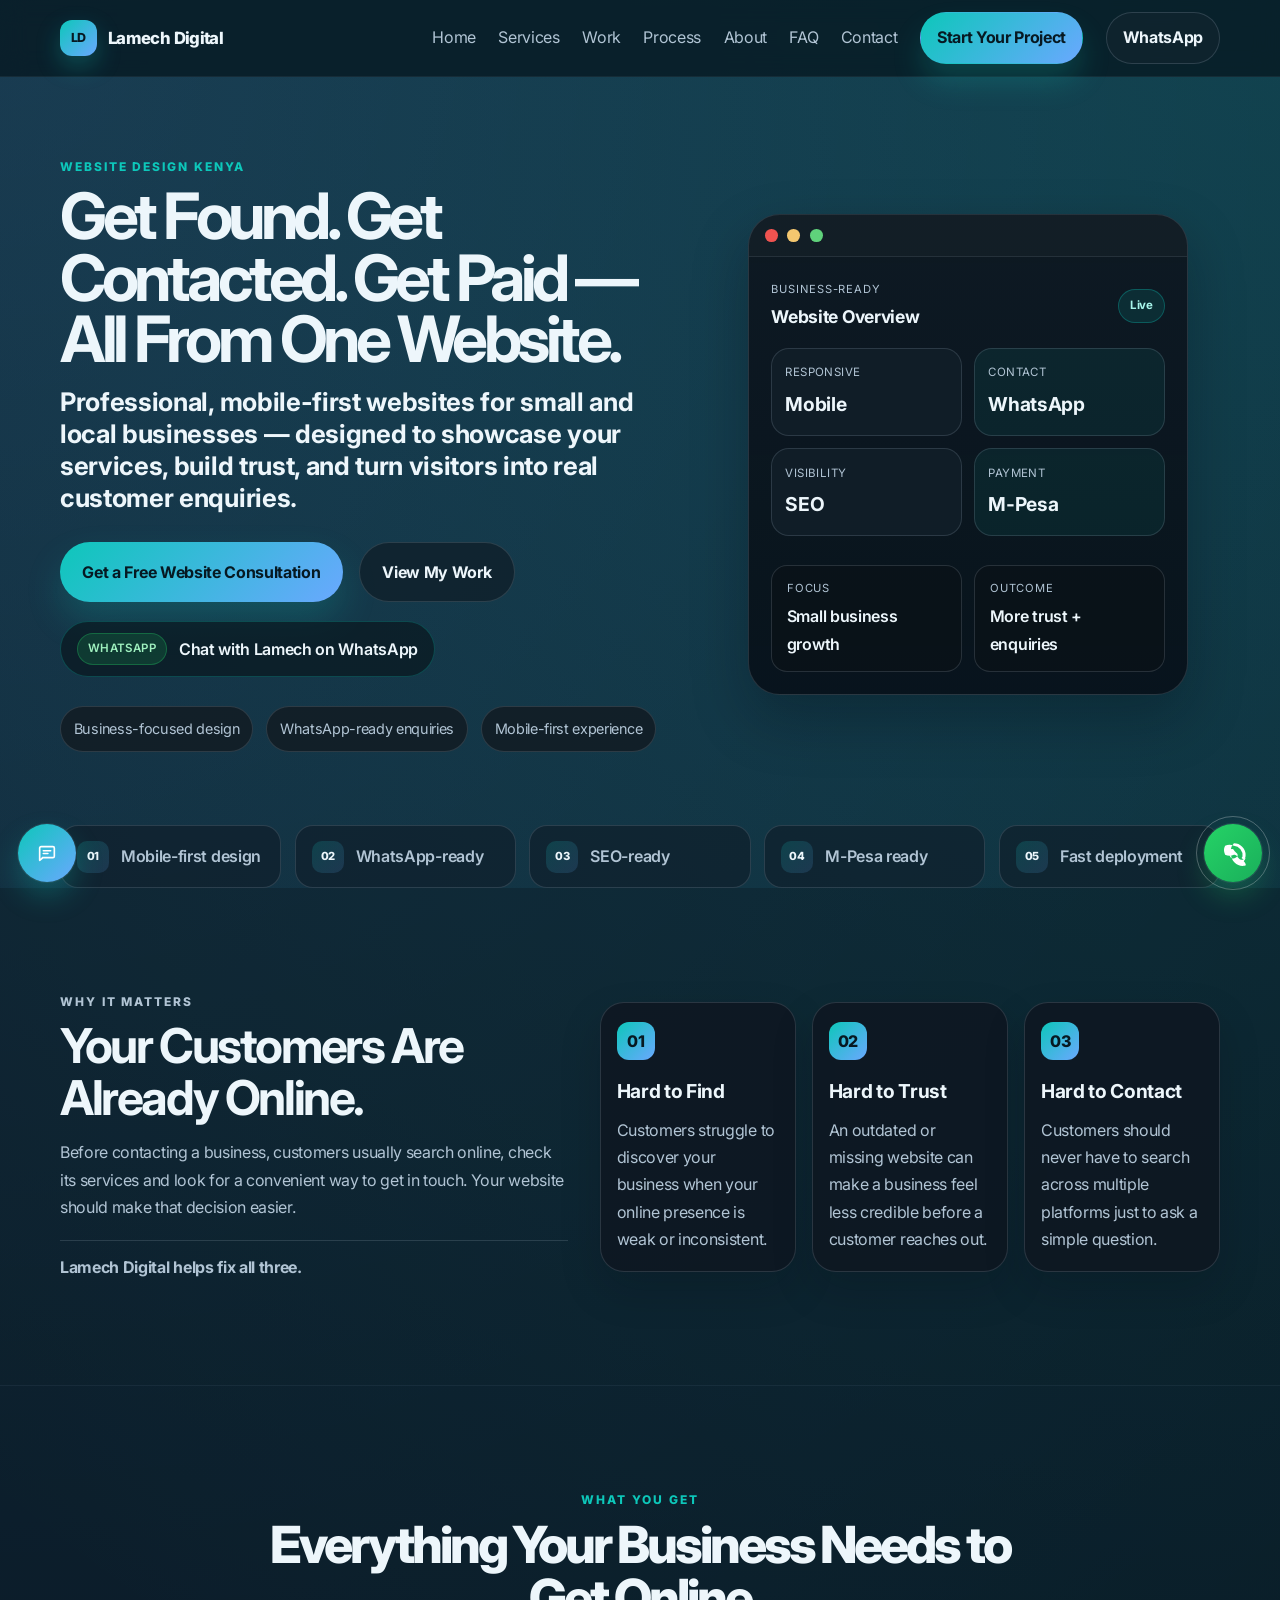
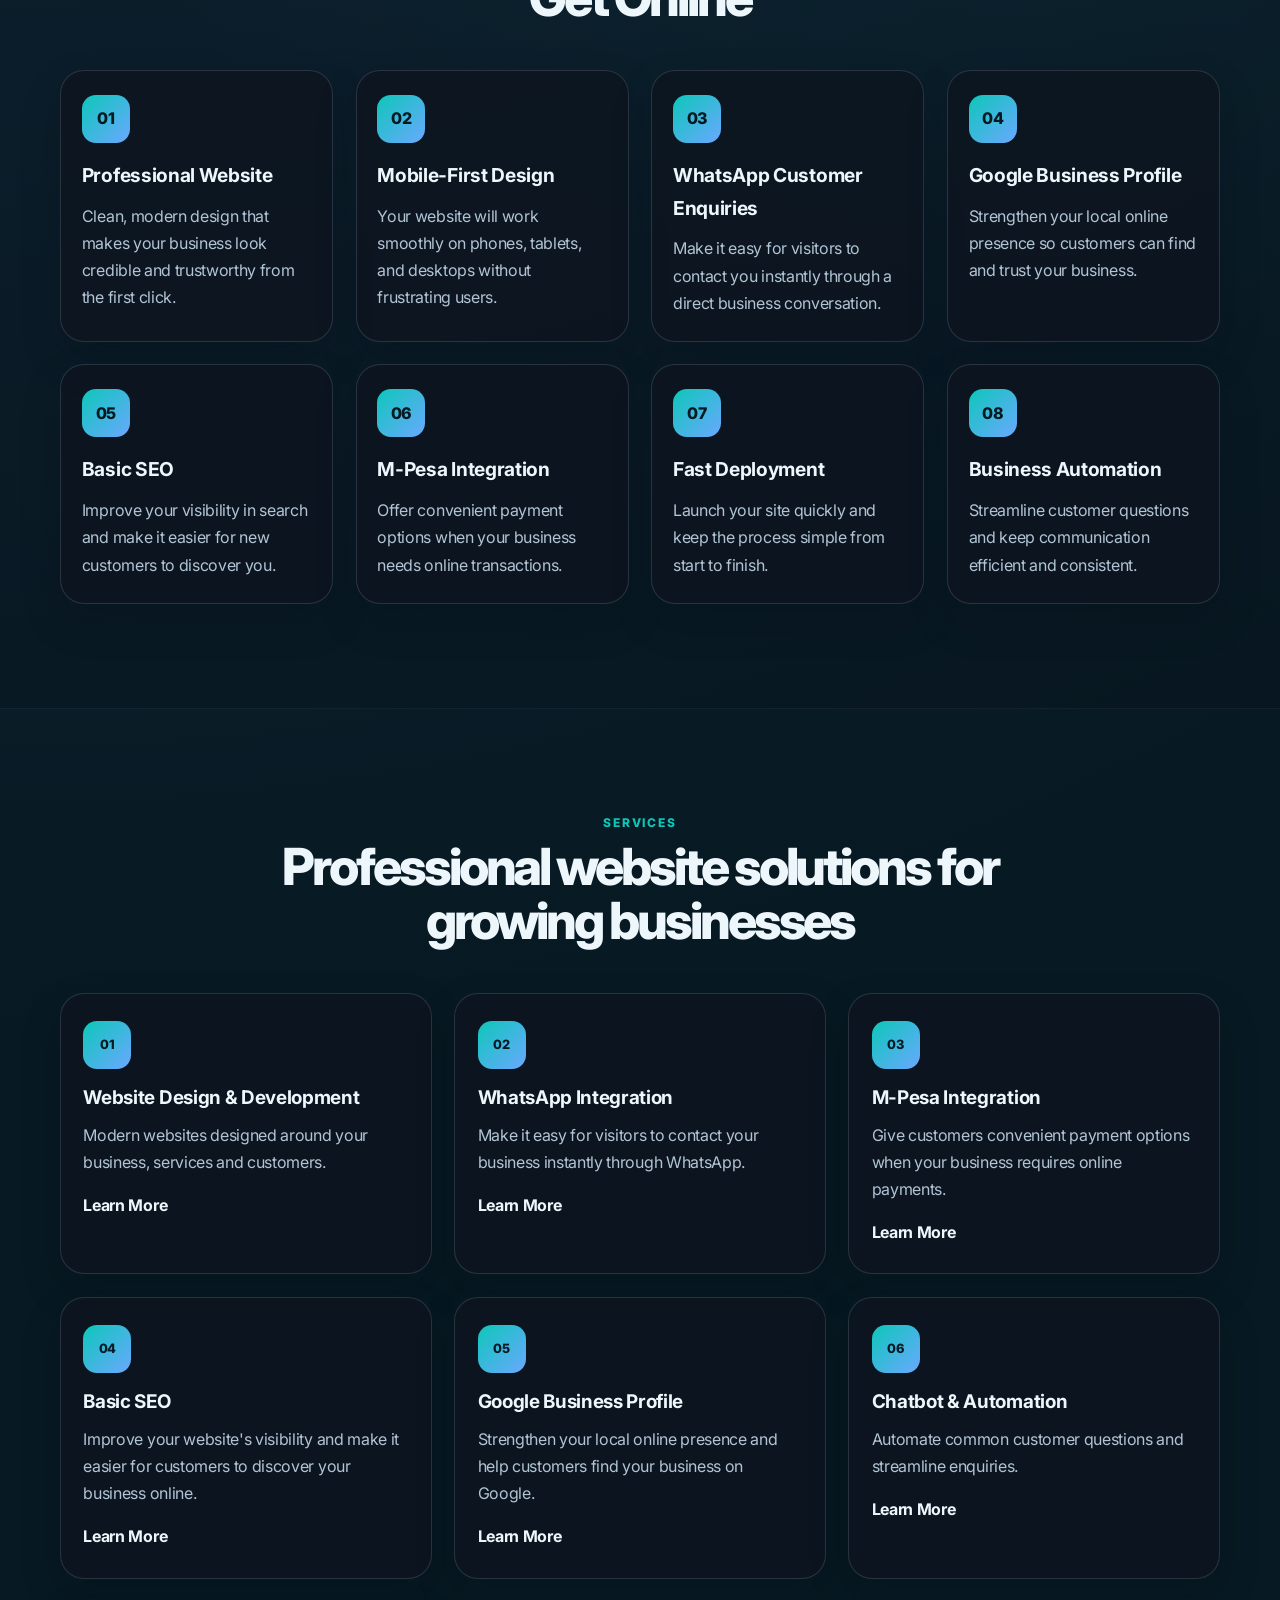
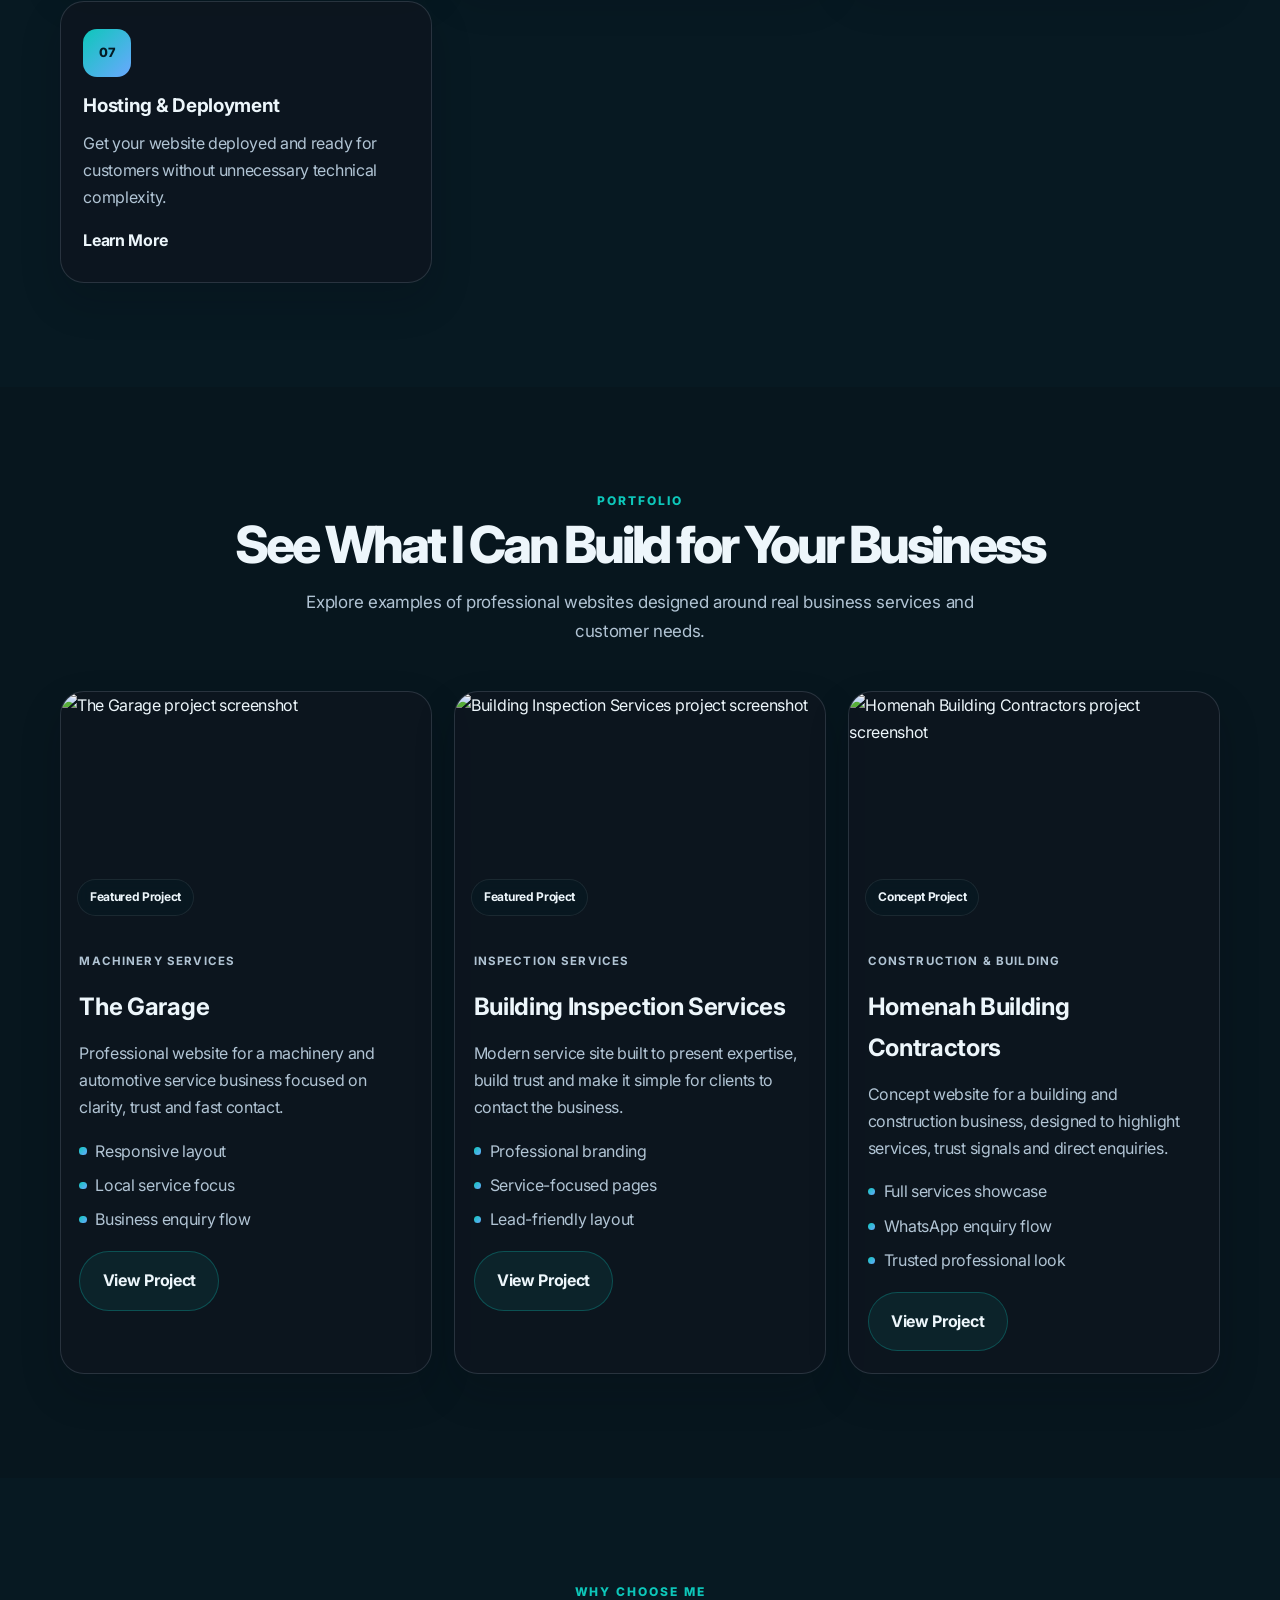
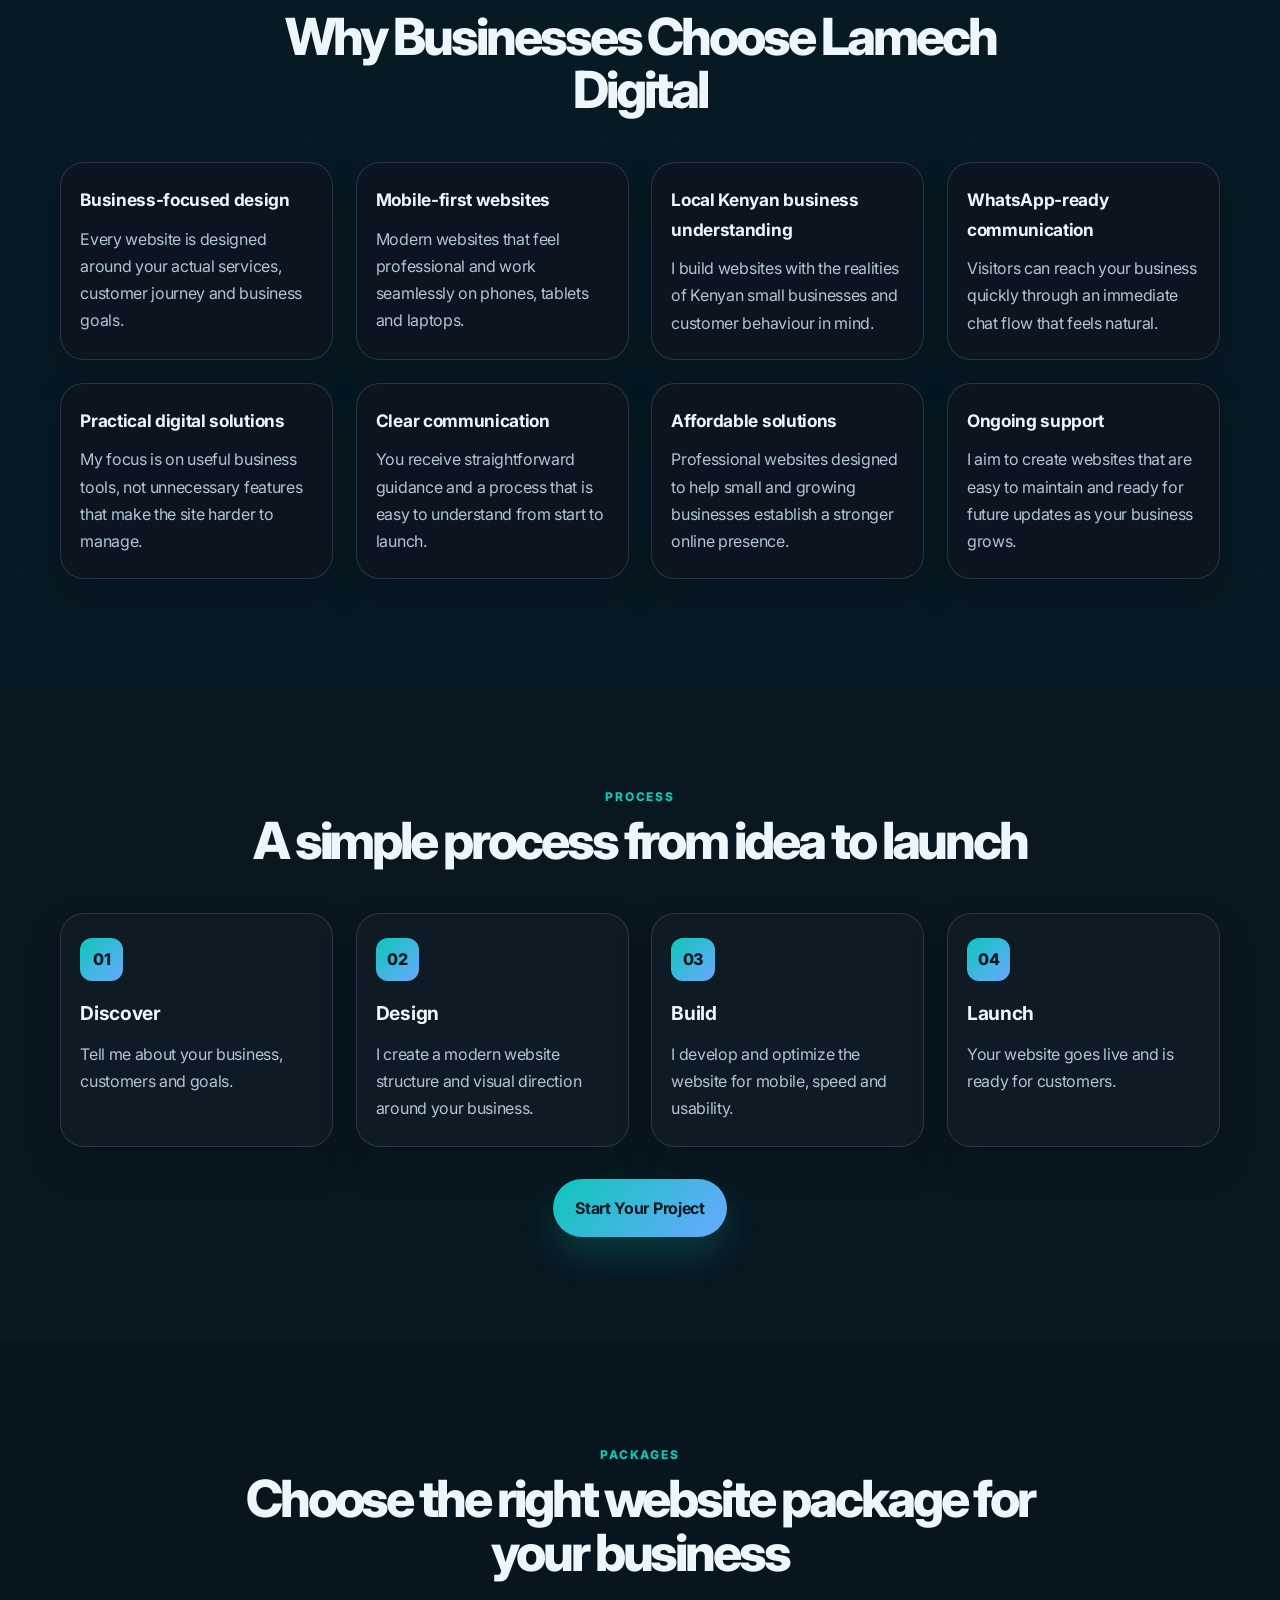
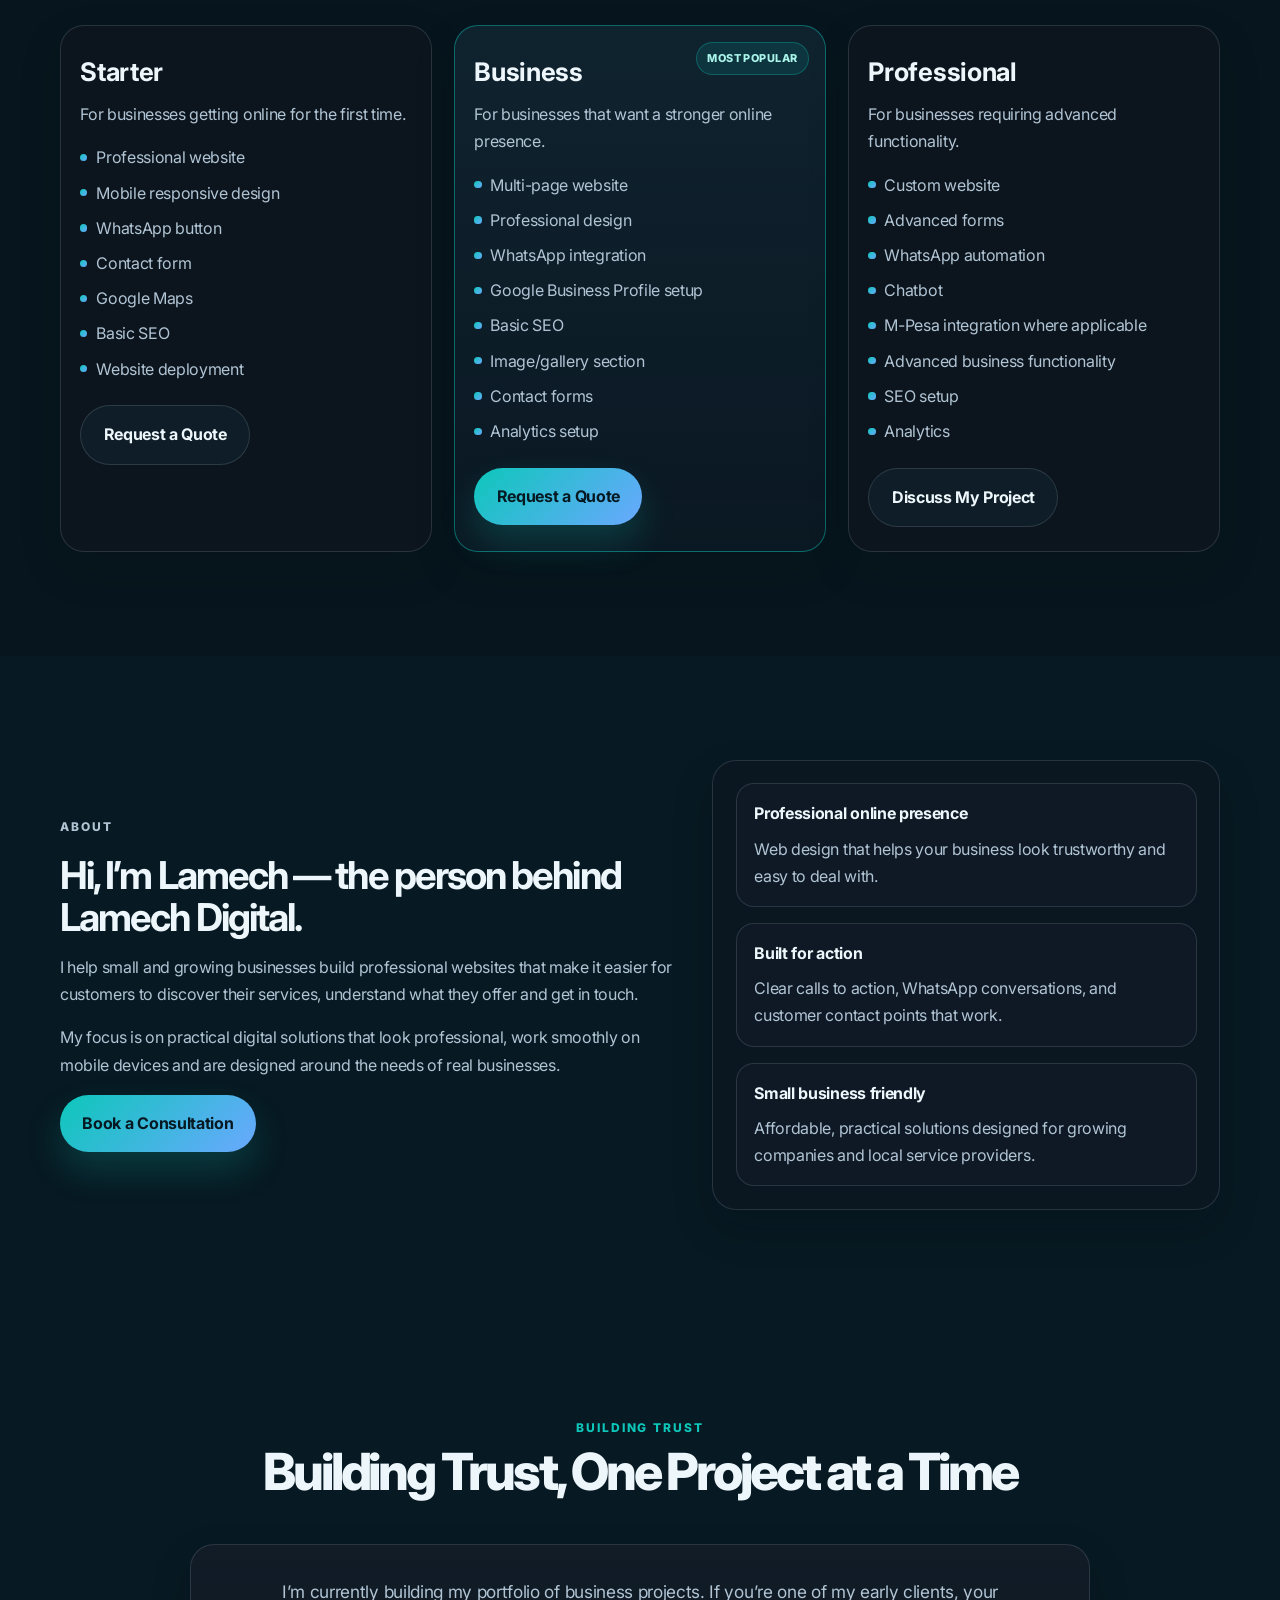
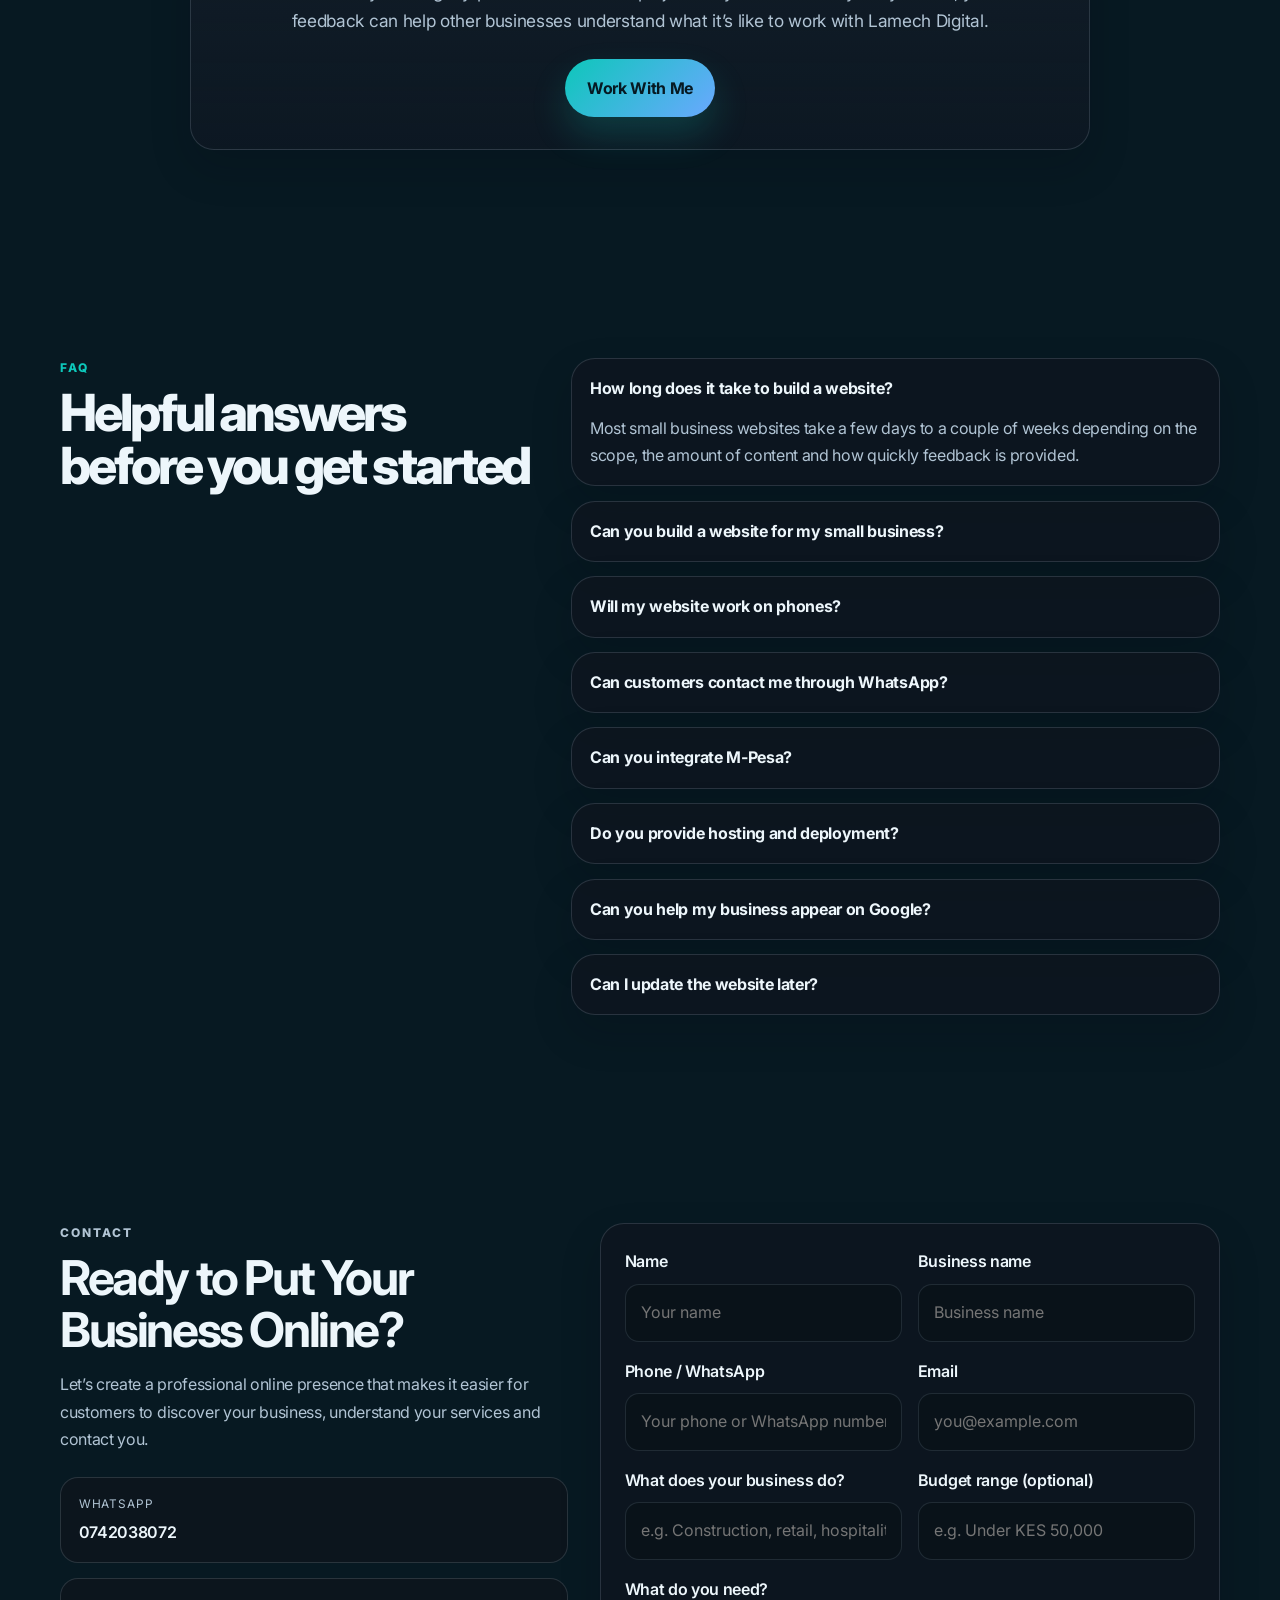
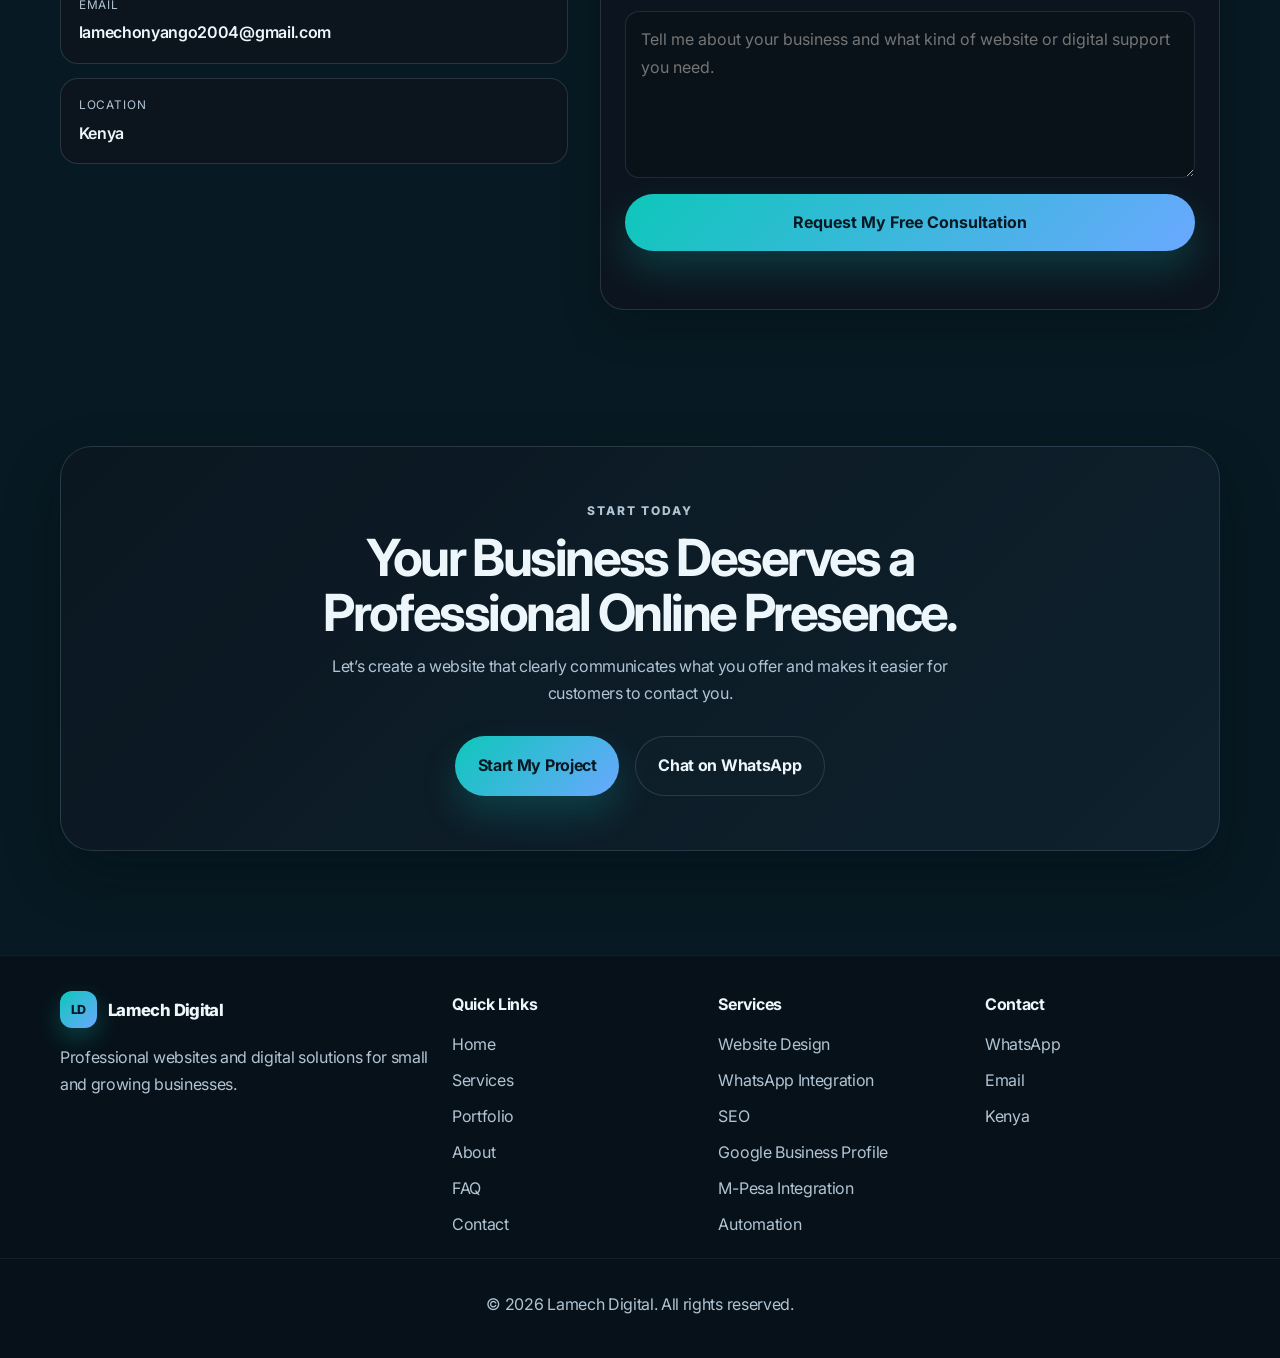
==== index.html @ 2f108eef "Add files via upload Initial upload of Homenah site" ====
<!DOCTYPE html>
<html lang="en">
  <head>
    <meta charset="UTF-8" />
    <meta name="viewport" content="width=device-width, initial-scale=1.0" />
    <meta
      name="description"
      content="Lamech Digital creates professional website design and digital solutions for small businesses in Kenya. Build a stronger online presence with a mobile-first website, WhatsApp integration, SEO and business growth support."
    />
    <meta name="title" content="Lamech Digital | Website Design for Small Businesses in Kenya" />
    <meta name="theme-color" content="#081923" />
    <meta property="og:title" content="Lamech Digital | Professional Website Design for Kenyan Businesses" />
    <meta
      property="og:description"
      content="Professional, mobile-first websites that help small businesses get found, build trust and convert enquiries into real customer conversations."
    />
    <meta property="og:type" content="website" />
    <title>Lamech Digital | Website Design for Small Businesses in Kenya</title>
    <link rel="icon" type="image/svg+xml" href="favicon.svg" />
    <link rel="preconnect" href="https://fonts.googleapis.com" />
    <link rel="preconnect" href="https://fonts.gstatic.com" crossorigin />
    <link
      href="https://fonts.googleapis.com/css2?family=Inter:wght@400;500;600;700;800;900&display=swap"
      rel="stylesheet"
    />
    <link rel="stylesheet" href="style.css" />
  </head>
  <body>
    <header class="site-header">
      <nav class="navbar container" aria-label="Main navigation">
        <a class="brand" href="#home" aria-label="Lamech Digital home">
          <span class="brand-mark">LD</span>
          <span class="brand-text">Lamech Digital</span>
        </a>

        <button class="nav-toggle" aria-label="Open menu" aria-expanded="false">
          <span></span>
          <span></span>
          <span></span>
        </button>

        <div class="nav-links" aria-label="Main nav links">
          <a href="#home">Home</a>
          <a href="#services">Services</a>
          <a href="#portfolio">Work</a>
          <a href="#process">Process</a>
          <a href="#about">About</a>
          <a href="#faq">FAQ</a>
          <a href="#contact">Contact</a>
          <a class="nav-cta" href="#contact">Start Your Project</a>
          <a class="mobile-whatsapp" href="https://wa.me/254742038072?text=Hello%20Lamech%20Digital%2C%20I%20would%20like%20to%20discuss%20a%20website%20for%20my%20business." target="_blank" rel="noreferrer">WhatsApp</a>
        </div>
      </nav>
    </header>

    <main>
      <section id="home" class="hero section reveal">
        <div class="container hero-layout">
          <div class="hero-copy">
            <p class="eyebrow">Website Design Kenya</p>
            <h1>Get Found. Get Contacted. Get Paid — All From One Website.</h1>
            <p class="tagline">
              Professional, mobile-first websites for small and local businesses — designed to showcase your services, build trust, and turn visitors into real customer enquiries.
            </p>

            <div class="cta-row">
              <a class="button primary" href="#contact">Get a Free Website Consultation</a>
              <a class="button secondary" href="#portfolio">View My Work</a>
            </div>

            <a
              class="whatsapp-cta"
              href="https://wa.me/254742038072?text=Hello%20Lamech%20Digital%2C%20I%20would%20like%20to%20discuss%20a%20website%20for%20my%20business."
              target="_blank"
              rel="noreferrer"
              aria-label="Chat on WhatsApp"
            >
              <span class="whatsapp-badge">WhatsApp</span>
              Chat with Lamech on WhatsApp
            </a>

            <ul class="hero-points" aria-label="Business value points">
              <li>Business-focused design</li>
              <li>WhatsApp-ready enquiries</li>
              <li>Mobile-first experience</li>
            </ul>
          </div>

          <div class="hero-visual" aria-label="Website preview panel">
            <div class="window-card" role="img" aria-label="Modern website preview for a local business">
              <div class="window-header">
                <span></span>
                <span></span>
                <span></span>
              </div>
              <div class="window-body">
                <div class="panel-topline">
                  <div>
                    <small>Business-ready</small>
                    <strong>Website Overview</strong>
                  </div>
                  <span class="status-pill">Live</span>
                </div>

                <div class="business-grid">
                  <div class="metric-card">
                    <span>Responsive</span>
                    <strong>Mobile</strong>
                  </div>
                  <div class="metric-card accent">
                    <span>Contact</span>
                    <strong>WhatsApp</strong>
                  </div>
                  <div class="metric-card">
                    <span>Visibility</span>
                    <strong>SEO</strong>
                  </div>
                  <div class="metric-card accent">
                    <span>Payment</span>
                    <strong>M-Pesa</strong>
                  </div>
                </div>

                <div class="business-summary">
                  <div>
                    <label>Focus</label>
                    <p>Small business growth</p>
                  </div>
                  <div>
                    <label>Outcome</label>
                    <p>More trust + enquiries</p>
                  </div>
                </div>
              </div>
            </div>
          </div>
        </div>
      </section>

      <section class="trust-strip" aria-label="Business value highlights">
        <div class="container trust-strip-inner">
          <div class="trust-item">
            <span class="trust-icon">01</span>
            <span>Mobile-first design</span>
          </div>
          <div class="trust-item">
            <span class="trust-icon">02</span>
            <span>WhatsApp-ready</span>
          </div>
          <div class="trust-item">
            <span class="trust-icon">03</span>
            <span>SEO-ready</span>
          </div>
          <div class="trust-item">
            <span class="trust-icon">04</span>
            <span>M-Pesa ready</span>
          </div>
          <div class="trust-item">
            <span class="trust-icon">05</span>
            <span>Fast deployment</span>
          </div>
        </div>
      </section>

      <section class="section problem-solution reveal" aria-labelledby="problem-heading">
        <div class="container problem-layout">
          <div class="problem-copy">
            <p class="eyebrow">Why It Matters</p>
            <h2 id="problem-heading">Your Customers Are Already Online.</h2>
            <p>
              Before contacting a business, customers usually search online, check its services and look for a convenient way to get in touch. Your website should make that decision easier.
            </p>
            <div class="problem-messaging">
              <p><strong>Lamech Digital helps fix all three.</strong></p>
            </div>
          </div>

          <div class="problem-grid">
            <article class="problem-card">
              <span class="problem-number">01</span>
              <h3>Hard to Find</h3>
              <p>Customers struggle to discover your business when your online presence is weak or inconsistent.</p>
            </article>
            <article class="problem-card">
              <span class="problem-number">02</span>
              <h3>Hard to Trust</h3>
              <p>An outdated or missing website can make a business feel less credible before a customer reaches out.</p>
            </article>
            <article class="problem-card">
              <span class="problem-number">03</span>
              <h3>Hard to Contact</h3>
              <p>Customers should never have to search across multiple platforms just to ask a simple question.</p>
            </article>
          </div>
        </div>
      </section>

      <section class="value section reveal" aria-labelledby="value-heading">
        <div class="container">
          <div class="section-heading centered narrow-heading">
            <p class="eyebrow">What You Get</p>
            <h2 id="value-heading">Everything Your Business Needs to Get Online</h2>
          </div>

          <div class="value-grid">
            <article class="info-card">
              <div class="icon-wrap">01</div>
              <h3>Professional Website</h3>
              <p>Clean, modern design that makes your business look credible and trustworthy from the first click.</p>
            </article>
            <article class="info-card">
              <div class="icon-wrap">02</div>
              <h3>Mobile-First Design</h3>
              <p>Your website will work smoothly on phones, tablets, and desktops without frustrating users.</p>
            </article>
            <article class="info-card">
              <div class="icon-wrap">03</div>
              <h3>WhatsApp Customer Enquiries</h3>
              <p>Make it easy for visitors to contact you instantly through a direct business conversation.</p>
            </article>
            <article class="info-card">
              <div class="icon-wrap">04</div>
              <h3>Google Business Profile</h3>
              <p>Strengthen your local online presence so customers can find and trust your business.</p>
            </article>
            <article class="info-card">
              <div class="icon-wrap">05</div>
              <h3>Basic SEO</h3>
              <p>Improve your visibility in search and make it easier for new customers to discover you.</p>
            </article>
            <article class="info-card">
              <div class="icon-wrap">06</div>
              <h3>M-Pesa Integration</h3>
              <p>Offer convenient payment options when your business needs online transactions.</p>
            </article>
            <article class="info-card">
              <div class="icon-wrap">07</div>
              <h3>Fast Deployment</h3>
              <p>Launch your site quickly and keep the process simple from start to finish.</p>
            </article>
            <article class="info-card">
              <div class="icon-wrap">08</div>
              <h3>Business Automation</h3>
              <p>Streamline customer questions and keep communication efficient and consistent.</p>
            </article>
          </div>
        </div>
      </section>

      <section id="services" class="section services reveal">
        <div class="container">
          <div class="section-heading centered narrow-heading">
            <p class="eyebrow">Services</p>
            <h2>Professional website solutions for growing businesses</h2>
          </div>

          <div class="services-grid">
            <article class="service-card reveal">
              <div class="service-icon">01</div>
              <h3>Website Design &amp; Development</h3>
              <p>Modern websites designed around your business, services and customers.</p>
              <a href="#contact">Learn More</a>
            </article>
            <article class="service-card reveal">
              <div class="service-icon">02</div>
              <h3>WhatsApp Integration</h3>
              <p>Make it easy for visitors to contact your business instantly through WhatsApp.</p>
              <a href="#contact">Learn More</a>
            </article>
            <article class="service-card reveal">
              <div class="service-icon">03</div>
              <h3>M-Pesa Integration</h3>
              <p>Give customers convenient payment options when your business requires online payments.</p>
              <a href="#contact">Learn More</a>
            </article>
            <article class="service-card reveal">
              <div class="service-icon">04</div>
              <h3>Basic SEO</h3>
              <p>Improve your website's visibility and make it easier for customers to discover your business online.</p>
              <a href="#contact">Learn More</a>
            </article>
            <article class="service-card reveal">
              <div class="service-icon">05</div>
              <h3>Google Business Profile</h3>
              <p>Strengthen your local online presence and help customers find your business on Google.</p>
              <a href="#contact">Learn More</a>
            </article>
            <article class="service-card reveal">
              <div class="service-icon">06</div>
              <h3>Chatbot &amp; Automation</h3>
              <p>Automate common customer questions and streamline enquiries.</p>
              <a href="#contact">Learn More</a>
            </article>
            <article class="service-card reveal">
              <div class="service-icon">07</div>
              <h3>Hosting &amp; Deployment</h3>
              <p>Get your website deployed and ready for customers without unnecessary technical complexity.</p>
              <a href="#contact">Learn More</a>
            </article>
          </div>
        </div>
      </section>

      <section id="portfolio" class="section portfolio reveal">
        <div class="container">
          <div class="section-heading centered narrow-heading">
            <p class="eyebrow">Portfolio</p>
            <h2>See What I Can Build for Your Business</h2>
            <p class="section-intro">Explore examples of professional websites designed around real business services and customer needs.</p>
          </div>

          <div class="projects-grid">
            <article class="project-card reveal">
              <div class="project-image project-one">
                <img src="images/garage-screenshot.png" alt="The Garage project screenshot" loading="lazy" />
                <span>Featured Project</span>
              </div>
              <div class="project-body">
                <p class="project-tag">Machinery Services</p>
                <h3>The Garage</h3>
                <p>Professional website for a machinery and automotive service business focused on clarity, trust and fast contact.</p>
                <ul class="project-meta">
                  <li>Responsive layout</li>
                  <li>Local service focus</li>
                  <li>Business enquiry flow</li>
                </ul>
                <a href="https://the-garage-kisumu.netlify.app" target="_blank" rel="noreferrer">View Project</a>
              </div>
            </article>

            <article class="project-card reveal">
              <div class="project-image project-two">
                <img src="images/kevin-screenshot.png" alt="Building Inspection Services project screenshot" loading="lazy" />
                <span>Featured Project</span>
              </div>
              <div class="project-body">
                <p class="project-tag">Inspection Services</p>
                <h3>Building Inspection Services</h3>
                <p>Modern service site built to present expertise, build trust and make it simple for clients to contact the business.</p>
                <ul class="project-meta">
                  <li>Professional branding</li>
                  <li>Service-focused pages</li>
                  <li>Lead-friendly layout</li>
                </ul>
                <a href="https://home-building-inspectors.netlify.app" target="_blank" rel="noreferrer">View Project</a>
              </div>
            </article>

            <article class="project-card reveal">
              <div class="project-image project-three">
                <img src="images/homenah-screenshot.png" alt="Homenah Building Contractors project screenshot" loading="lazy" />
                <span>Concept Project</span>
              </div>
              <div class="project-body">
                <p class="project-tag">Construction &amp; Building</p>
                <h3>Homenah Building Contractors</h3>
                <p>Concept website for a building and construction business, designed to highlight services, trust signals and direct enquiries.</p>
                <ul class="project-meta">
                  <li>Full services showcase</li>
                  <li>WhatsApp enquiry flow</li>
                  <li>Trusted professional look</li>
                </ul>
                <a href="https://homenahbuildingcontractors.netlify.app" target="_blank" rel="noreferrer">View Project</a>
              </div>
            </article>
          </div>
        </div>
      </section>

      <section class="section credibility reveal">
        <div class="container">
          <div class="section-heading centered narrow-heading">
            <p class="eyebrow">Why Choose Me</p>
            <h2>Why Businesses Choose Lamech Digital</h2>
          </div>

          <div class="credibility-grid">
            <div class="credibility-card">
              <h3>Business-focused design</h3>
              <p>Every website is designed around your actual services, customer journey and business goals.</p>
            </div>
            <div class="credibility-card">
              <h3>Mobile-first websites</h3>
              <p>Modern websites that feel professional and work seamlessly on phones, tablets and laptops.</p>
            </div>
            <div class="credibility-card">
              <h3>Local Kenyan business understanding</h3>
              <p>I build websites with the realities of Kenyan small businesses and customer behaviour in mind.</p>
            </div>
            <div class="credibility-card">
              <h3>WhatsApp-ready communication</h3>
              <p>Visitors can reach your business quickly through an immediate chat flow that feels natural.</p>
            </div>
            <div class="credibility-card">
              <h3>Practical digital solutions</h3>
              <p>My focus is on useful business tools, not unnecessary features that make the site harder to manage.</p>
            </div>
            <div class="credibility-card">
              <h3>Clear communication</h3>
              <p>You receive straightforward guidance and a process that is easy to understand from start to launch.</p>
            </div>
            <div class="credibility-card">
              <h3>Affordable solutions</h3>
              <p>Professional websites designed to help small and growing businesses establish a stronger online presence.</p>
            </div>
            <div class="credibility-card">
              <h3>Ongoing support</h3>
              <p>I aim to create websites that are easy to maintain and ready for future updates as your business grows.</p>
            </div>
          </div>
        </div>
      </section>

      <section id="process" class="section process reveal">
        <div class="container">
          <div class="section-heading centered narrow-heading">
            <p class="eyebrow">Process</p>
            <h2>A simple process from idea to launch</h2>
          </div>

          <div class="process-grid">
            <div class="process-step reveal">
              <span>01</span>
              <h3>Discover</h3>
              <p>Tell me about your business, customers and goals.</p>
            </div>
            <div class="process-step reveal">
              <span>02</span>
              <h3>Design</h3>
              <p>I create a modern website structure and visual direction around your business.</p>
            </div>
            <div class="process-step reveal">
              <span>03</span>
              <h3>Build</h3>
              <p>I develop and optimize the website for mobile, speed and usability.</p>
            </div>
            <div class="process-step reveal">
              <span>04</span>
              <h3>Launch</h3>
              <p>Your website goes live and is ready for customers.</p>
            </div>
          </div>

          <div class="cta-block reveal">
            <a class="button primary" href="#contact">Start Your Project</a>
          </div>
        </div>
      </section>

      <section class="section packages reveal">
        <div class="container">
          <div class="section-heading centered narrow-heading">
            <p class="eyebrow">Packages</p>
            <h2>Choose the right website package for your business</h2>
          </div>

          <div class="package-grid">
            <article class="package-card">
              <div class="package-header">
                <h3>Starter</h3>
                <p>For businesses getting online for the first time.</p>
              </div>
              <ul>
                <li>Professional website</li>
                <li>Mobile responsive design</li>
                <li>WhatsApp button</li>
                <li>Contact form</li>
                <li>Google Maps</li>
                <li>Basic SEO</li>
                <li>Website deployment</li>
              </ul>
              <a class="button secondary" href="#contact">Request a Quote</a>
            </article>

            <article class="package-card featured">
              <div class="package-badge">Most Popular</div>
              <div class="package-header">
                <h3>Business</h3>
                <p>For businesses that want a stronger online presence.</p>
              </div>
              <ul>
                <li>Multi-page website</li>
                <li>Professional design</li>
                <li>WhatsApp integration</li>
                <li>Google Business Profile setup</li>
                <li>Basic SEO</li>
                <li>Image/gallery section</li>
                <li>Contact forms</li>
                <li>Analytics setup</li>
              </ul>
              <a class="button primary" href="#contact">Request a Quote</a>
            </article>

            <article class="package-card">
              <div class="package-header">
                <h3>Professional</h3>
                <p>For businesses requiring advanced functionality.</p>
              </div>
              <ul>
                <li>Custom website</li>
                <li>Advanced forms</li>
                <li>WhatsApp automation</li>
                <li>Chatbot</li>
                <li>M-Pesa integration where applicable</li>
                <li>Advanced business functionality</li>
                <li>SEO setup</li>
                <li>Analytics</li>
              </ul>
              <a class="button secondary" href="#contact">Discuss My Project</a>
            </article>
          </div>
        </div>
      </section>

      <section id="about" class="section about reveal">
        <div class="container about-layout">
          <div class="about-copy">
            <p class="eyebrow">About</p>
            <h2>Hi, I’m Lamech — the person behind Lamech Digital.</h2>
            <p>
              I help small and growing businesses build professional websites that make it easier for customers to discover their services, understand what they offer and get in touch.
            </p>
            <p>
              My focus is on practical digital solutions that look professional, work smoothly on mobile devices and are designed around the needs of real businesses.
            </p>
            <a class="button primary" href="#contact">Book a Consultation</a>
          </div>

          <div class="about-panel">
            <div class="panel-block">
              <strong>Professional online presence</strong>
              <p>Web design that helps your business look trustworthy and easy to deal with.</p>
            </div>
            <div class="panel-block">
              <strong>Built for action</strong>
              <p>Clear calls to action, WhatsApp conversations, and customer contact points that work.</p>
            </div>
            <div class="panel-block">
              <strong>Small business friendly</strong>
              <p>Affordable, practical solutions designed for growing companies and local service providers.</p>
            </div>
          </div>
        </div>
      </section>

      <section class="section testimonial reveal">
        <div class="container">
          <div class="section-heading centered narrow-heading">
            <p class="eyebrow">Building Trust</p>
            <h2>Building Trust, One Project at a Time</h2>
          </div>

          <div class="testimonial-box">
            <p>
              I’m currently building my portfolio of business projects. If you’re one of my early clients, your feedback can help other businesses understand what it’s like to work with Lamech Digital.
            </p>
            <a class="button primary" href="#contact">Work With Me</a>
          </div>
        </div>
      </section>

      <section id="faq" class="section faq reveal">
        <div class="container faq-layout">
          <div class="section-heading">
            <p class="eyebrow">FAQ</p>
            <h2>Helpful answers before you get started</h2>
          </div>

          <div class="faq-list">
            <details open>
              <summary>How long does it take to build a website?</summary>
              <p>Most small business websites take a few days to a couple of weeks depending on the scope, the amount of content and how quickly feedback is provided.</p>
            </details>
            <details>
              <summary>Can you build a website for my small business?</summary>
              <p>Yes. I build websites for small businesses, service providers and local brands that need a clearer online presence and easier customer contact.</p>
            </details>
            <details>
              <summary>Will my website work on phones?</summary>
              <p>Yes. Mobile-first design is a core part of how I build websites so they work smoothly on phones, tablets and desktops.</p>
            </details>
            <details>
              <summary>Can customers contact me through WhatsApp?</summary>
              <p>Yes. I can add direct WhatsApp links and chat flows so visitors can contact your business instantly.</p>
            </details>
            <details>
              <summary>Can you integrate M-Pesa?</summary>
              <p>Yes, when it is relevant to your business operations and the required payment workflow.</p>
            </details>
            <details>
              <summary>Do you provide hosting and deployment?</summary>
              <p>Yes. I can help with deployment and make sure your site is ready to go live without unnecessary complexity.</p>
            </details>
            <details>
              <summary>Can you help my business appear on Google?</summary>
              <p>Yes. I can support local visibility with Google Business Profile guidance and basic SEO setup as part of a practical online presence strategy.</p>
            </details>
            <details>
              <summary>Can I update the website later?</summary>
              <p>Yes. I build websites in a way that makes future updates and content changes straightforward as your business evolves.</p>
            </details>
          </div>
        </div>
      </section>

      <section id="contact" class="section contact reveal">
        <div class="container contact-layout">
          <div class="contact-copy">
            <p class="eyebrow">Contact</p>
            <h2>Ready to Put Your Business Online?</h2>
            <p>
              Let’s create a professional online presence that makes it easier for customers to discover your business, understand your services and contact you.
            </p>

            <div class="contact-details">
              <div>
                <span>WhatsApp</span>
                <a href="https://wa.me/254742038072" target="_blank" rel="noreferrer">0742038072</a>
              </div>
              <div>
                <span>Email</span>
                <a href="mailto:lamechonyango2004@gmail.com">lamechonyango2004@gmail.com</a>
              </div>
              <div>
                <span>Location</span>
                <a href="#">Kenya</a>
              </div>
            </div>
          </div>

          <form class="contact-form" id="contactForm" novalidate>
            <div class="field-row">
              <div class="field">
                <label for="name">Name</label>
                <input id="name" name="name" type="text" placeholder="Your name" required />
              </div>
              <div class="field">
                <label for="businessName">Business name</label>
                <input id="businessName" name="businessName" type="text" placeholder="Business name" required />
              </div>
            </div>

            <div class="field-row">
              <div class="field">
                <label for="phone">Phone / WhatsApp</label>
                <input id="phone" name="phone" type="tel" placeholder="Your phone or WhatsApp number" required />
              </div>
              <div class="field">
                <label for="email">Email</label>
                <input id="email" name="email" type="email" placeholder="you@example.com" required />
              </div>
            </div>

            <div class="field-row">
              <div class="field">
                <label for="industry">What does your business do?</label>
                <input id="industry" name="industry" type="text" placeholder="e.g. Construction, retail, hospitality" required />
              </div>
              <div class="field">
                <label for="budget">Budget range (optional)</label>
                <input id="budget" name="budget" type="text" placeholder="e.g. Under KES 50,000" />
              </div>
            </div>

            <div class="field">
              <label for="projectNeed">What do you need?</label>
              <textarea id="projectNeed" name="projectNeed" rows="5" placeholder="Tell me about your business and what kind of website or digital support you need." required></textarea>
            </div>

            <button type="submit" class="button primary submit-button">Request My Free Consultation</button>
            <p class="form-status" aria-live="polite"></p>
          </form>
        </div>
      </section>
    </main>

    <section class="section final-cta reveal" aria-labelledby="final-cta-title">
      <div class="container">
        <div class="final-cta-box">
          <p class="eyebrow">Start Today</p>
          <h2 id="final-cta-title">Your Business Deserves a Professional Online Presence.</h2>
          <p>
            Let’s create a website that clearly communicates what you offer and makes it easier for customers to contact you.
          </p>
          <div class="cta-row final-cta-row">
            <a class="button primary" href="#contact">Start My Project</a>
            <a class="button secondary" href="https://wa.me/254742038072?text=Hello%20Lamech%20Digital%2C%20I%20would%20like%20to%20discuss%20a%20website%20for%20my%20business." target="_blank" rel="noreferrer">Chat on WhatsApp</a>
          </div>
        </div>
      </div>
    </section>

    <footer class="site-footer">
      <div class="container footer-layout">
        <div class="footer-brand-block">
          <a class="brand footer-brand" href="#home">
            <span class="brand-mark">LD</span>
            <span class="brand-text">Lamech Digital</span>
          </a>
          <p>Professional websites and digital solutions for small and growing businesses.</p>
        </div>

        <div class="footer-links-group">
          <h3>Quick Links</h3>
          <div class="footer-links" aria-label="Quick links">
            <a href="#home">Home</a>
            <a href="#services">Services</a>
            <a href="#portfolio">Portfolio</a>
            <a href="#about">About</a>
            <a href="#faq">FAQ</a>
            <a href="#contact">Contact</a>
          </div>
        </div>

        <div class="footer-links-group">
          <h3>Services</h3>
          <div class="footer-links service-links" aria-label="Services links">
            <a href="#services">Website Design</a>
            <a href="#services">WhatsApp Integration</a>
            <a href="#services">SEO</a>
            <a href="#services">Google Business Profile</a>
            <a href="#services">M-Pesa Integration</a>
            <a href="#services">Automation</a>
          </div>
        </div>

        <div class="footer-links-group">
          <h3>Contact</h3>
          <div class="footer-links contact-links" aria-label="Contact details">
            <a href="https://wa.me/254742038072" target="_blank" rel="noreferrer">WhatsApp</a>
            <a href="mailto:lamechonyango2004@gmail.com">Email</a>
            <span>Kenya</span>
          </div>
        </div>
      </div>

      <div class="footer-bottom">
        <p>© <span id="year"></span> Lamech Digital. All rights reserved.</p>
      </div>
    </footer>

    <div class="chatbot-widget" aria-live="polite">
      <div class="chatbot-panel" hidden>
        <div class="chatbot-header">
          <div>
            <strong>Lamech Digital</strong>
            <span>Quick questions</span>
          </div>
          <button type="button" class="chatbot-close" aria-label="Close chat">×</button>
        </div>

        <div class="chatbot-messages">
          <div class="message bot">
            Hi! I can help with questions about website design, services, and business-ready online presence. Ask me anything.
          </div>
        </div>

        <div class="chatbot-quick-replies">
          <button type="button" class="quick-reply" data-question="What services do you offer?">What services do you offer?</button>
          <button type="button" class="quick-reply" data-question="How much does a website cost?">How much does a website cost?</button>
          <button type="button" class="quick-reply" data-question="How long does it take?">How long does it take?</button>
          <button type="button" class="quick-reply" data-question="Talk to Lamech directly">Talk to Lamech directly</button>
        </div>

        <form class="chatbot-form">
          <input type="text" placeholder="Type your question..." aria-label="Type your question" />
          <button type="submit">Send</button>
        </form>
      </div>

      <button class="chatbot-toggle" type="button" aria-label="Open chatbot" aria-expanded="false">
        <span class="chatbot-icon" aria-hidden="true">
          <svg viewBox="0 0 24 24" fill="none" xmlns="http://www.w3.org/2000/svg">
            <path d="M7 17.5L4 20V6.5C4 5.67 4.67 5 5.5 5H18.5C19.33 5 20 5.67 20 6.5V15.5C20 16.33 19.33 17 18.5 17H7Z" stroke="currentColor" stroke-width="1.8" stroke-linecap="round" stroke-linejoin="round"/>
            <path d="M8 9.5H16M8 12.5H13" stroke="currentColor" stroke-width="1.8" stroke-linecap="round"/>
          </svg>
        </span>
        <span class="chatbot-close-icon" aria-hidden="true">
          <svg viewBox="0 0 24 24" fill="none" xmlns="http://www.w3.org/2000/svg">
            <path d="M7 7L17 17M17 7L7 17" stroke="currentColor" stroke-width="1.8" stroke-linecap="round"/>
          </svg>
        </span>
      </button>
    </div>

    <a
      class="floating-whatsapp"
      href="https://wa.me/254742038072?text=Hello%20Lamech%20Digital%2C%20I%20would%20like%20to%20discuss%20a%20website%20for%20my%20business."
      target="_blank"
      rel="noreferrer"
      aria-label="Chat on WhatsApp"
    >
      <span class="floating-whatsapp-icon" aria-hidden="true">
        <svg viewBox="0 0 24 24" xmlns="http://www.w3.org/2000/svg">
          <path d="M19.11 17.27c.94.94 1.43 1.91 1.47 2.97-.47.19-1.31.4-2.18.4a8.31 8.31 0 0 1-8.33-8.29A8.38 8.38 0 0 1 12.07 4.5a8.35 8.35 0 0 1 8.35 8.31c0 1.35-.4 2.58-1.08 3.68l-1.82-1.51a6.1 6.1 0 0 0 .68-1.12A6.78 6.78 0 0 0 12.07 6.3a6.78 6.78 0 0 0-6.28 0 6.79 6.79 0 0 0 0 6.29 6.8 6.8 0 0 0 6.28 0c.92 0 1.32.15 1.75.57.41.4 1.02 1.15 1.69 2.03.62.82 1.45 1.12 2.53 1.12 1.08 0 2.03-.6 2.72-1.5l.35-.51ZM9.98 8.02c-.33.03-.49.17-.64.38-.24.35-.72 1.17-.72 2.72 0 1.54.74 2.88 1.06 3.27.29.36.8.91 1.53.99.74.09 1.52-.11 2.28-.7.79-.62 1.22-.98 1.26-1.72.04-.74-.72-1.41-1.37-1.99-.54-.48-1-.94-1.4-1.64-.22-.38-.48-.62-.9-.7-.41-.08-.64-.04-.98.19Z" fill="currentColor"/>
        </svg>
      </span>
    </a>

    <script src="script.js"></script>
  </body>
</html>
---- style.css ----
:root {
  --bg: #071922;
  --bg-soft: #0d2331;
  --surface: #0f2c3d;
  --surface-strong: #123245;
  --card: #102a3a;
  --card-soft: rgba(17, 35, 47, 0.72);
  --text: #edf6fb;
  --muted: #b1c4d4;
  --accent: #0dc7ba;
  --accent-strong: #06b4a8;
  --accent-soft: rgba(13, 199, 186, 0.12);
  --accent-alt: #f4c76f;
  --blue: #6aa8ff;
  --neutral: #eff3f7;
  --line: rgba(170, 188, 204, 0.18);
  --shadow-soft: 0 18px 40px rgba(3, 11, 18, 0.18);
  --shadow-strong: 0 24px 56px rgba(2, 10, 18, 0.28);
  --radius-sm: 12px;
  --radius-md: 18px;
  --radius-lg: 24px;
  --radius-xl: 32px;
}

* {
  box-sizing: border-box;
}

html {
  scroll-behavior: smooth;
  scroll-padding-top: 96px;
}

body {
  margin: 0;
  font-family: "Inter", sans-serif;
  background:
    radial-gradient(circle at top left, rgba(106, 168, 255, 0.18), transparent 24%),
    radial-gradient(circle at top right, rgba(13, 199, 186, 0.18), transparent 18%),
    var(--bg);
  color: var(--text);
  line-height: 1.7;
  letter-spacing: -0.02em;
}

body.menu-open {
  overflow: hidden;
}

img {
  max-width: 100%;
  display: block;
}

a {
  color: inherit;
  text-decoration: none;
}

button,
input,
textarea {
  font: inherit;
}

button {
  cursor: pointer;
}

input,
textarea {
  color: var(--text);
}

:focus-visible {
  outline: 3px solid rgba(13, 199, 186, 0.8);
  outline-offset: 3px;
}

.reveal {
  opacity: 0;
  transform: translateY(24px);
  transition: opacity 0.8s ease, transform 0.8s ease;
}

.reveal.is-visible {
  opacity: 1;
  transform: translateY(0);
}

.container {
  width: min(1160px, calc(100% - 2rem));
  margin: 0 auto;
}

.section {
  padding: 6.5rem 0;
}

.section-heading {
  margin-bottom: 2.8rem;
}

.section-heading.centered {
  text-align: center;
}

.section-heading h2 {
  margin: 0.45rem 0 0;
  font-size: clamp(2.3rem, 4vw, 3.5rem);
  line-height: 1.05;
  letter-spacing: -0.06em;
  font-weight: 800;
}

.narrow-heading {
  max-width: 820px;
  margin-inline: auto;
}

.section-intro {
  margin: 1rem auto 0;
  max-width: 670px;
  color: var(--muted);
  font-size: 1.06rem;
}

.eyebrow {
  margin: 0;
  color: var(--accent);
  text-transform: uppercase;
  letter-spacing: 0.16em;
  font-size: 0.75rem;
  font-weight: 800;
}

.site-header {
  position: sticky;
  top: 0;
  z-index: 1000;
  background: rgba(7, 25, 34, 0.8);
  backdrop-filter: blur(12px);
  border-bottom: 1px solid rgba(170, 188, 204, 0.08);
  transition: background 0.25s ease, border-color 0.25s ease, box-shadow 0.25s ease;
}

.site-header.scrolled {
  background: rgba(7, 25, 34, 0.92);
  border-bottom-color: rgba(170, 188, 204, 0.14);
  box-shadow: 0 10px 30px rgba(2, 10, 18, 0.16);
}

.navbar {
  display: flex;
  align-items: center;
  justify-content: space-between;
  min-height: 76px;
  position: relative;
}

.brand {
  display: inline-flex;
  align-items: center;
  gap: 0.7rem;
  font-weight: 800;
  letter-spacing: -0.04em;
}

.brand-mark {
  display: inline-grid;
  place-items: center;
  width: 2.3rem;
  height: 2.3rem;
  border-radius: 12px;
  background: linear-gradient(135deg, var(--accent), var(--blue));
  color: #071922;
  font-size: 0.78rem;
  box-shadow: 0 10px 24px rgba(13, 199, 186, 0.28);
}

.brand-text {
  font-size: 1.05rem;
}

.nav-links {
  display: flex;
  align-items: center;
  gap: 1.4rem;
  color: var(--muted);
}

.nav-links a {
  transition: color 0.2s ease;
}

.nav-links a:hover,
.nav-links a:focus-visible {
  color: var(--text);
}

.nav-links .nav-cta,
.nav-links .mobile-whatsapp {
  border-radius: 999px;
  padding: 0.7rem 1rem;
  font-weight: 700;
  color: var(--text);
  border: 1px solid rgba(170, 188, 204, 0.2);
  background: rgba(18, 36, 47, 0.7);
}

.nav-links .nav-cta {
  background: linear-gradient(135deg, var(--accent), var(--blue));
  color: #071922;
  border-color: transparent;
  box-shadow: 0 18px 30px rgba(13, 199, 186, 0.2);
}

.nav-toggle {
  display: none;
  background: transparent;
  border: 1px solid var(--line);
  border-radius: 12px;
  width: 46px;
  height: 46px;
  padding: 0.7rem 0.75rem;
}

.nav-toggle span {
  display: block;
  width: 100%;
  height: 2px;
  margin: 0.28rem 0;
  border-radius: 999px;
  background: var(--text);
}

.hero {
  padding-top: 5rem;
  padding-bottom: 4rem;
}

.hero-layout {
  display: grid;
  grid-template-columns: 1.1fr 0.9fr;
  align-items: center;
  gap: 2.5rem;
}

.hero-copy h1 {
  margin: 0.5rem 0 1rem;
  font-size: clamp(2.9rem, 5vw, 5.2rem);
  line-height: 0.96;
  letter-spacing: -0.07em;
}

.tagline {
  margin: 0 0 0.75rem;
  max-width: 720px;
  font-size: clamp(1.25rem, 2vw, 2.1rem);
  line-height: 1.25;
  font-weight: 700;
  color: var(--text);
}

.whatsapp-cta {
  display: inline-flex;
  align-items: center;
  gap: 0.75rem;
  margin-top: 1.2rem;
  padding: 0.7rem 1rem;
  border-radius: 999px;
  border: 1px solid rgba(13, 199, 186, 0.25);
  background: rgba(9, 23, 31, 0.7);
  color: var(--text);
  font-weight: 600;
}

.whatsapp-badge {
  display: inline-flex;
  align-items: center;
  justify-content: center;
  padding: 0.32rem 0.6rem;
  border-radius: 999px;
  background: rgba(37, 211, 102, 0.15);
  color: #9ff1bf;
  border: 1px solid rgba(37, 211, 102, 0.3);
  font-size: 0.72rem;
  letter-spacing: 0.04em;
  text-transform: uppercase;
}

.cta-row {
  display: flex;
  flex-wrap: wrap;
  gap: 1rem;
  margin-top: 1.8rem;
}

.button,
.project-body a,
.chatbot-form button,
.quick-reply,
.chatbot-toggle,
.floating-whatsapp {
  display: inline-flex;
  align-items: center;
  justify-content: center;
  padding: 0.95rem 1.4rem;
  border-radius: 999px;
  font-weight: 700;
  transition: transform 0.2s ease, box-shadow 0.2s ease, border-color 0.2s ease, background 0.2s ease;
}

.button:hover,
.button:focus-visible,
.project-body a:hover,
.project-body a:focus-visible,
.quick-reply:hover,
.quick-reply:focus-visible,
.chatbot-form button:hover,
.chatbot-form button:focus-visible,
.chatbot-toggle:hover,
.chatbot-toggle:focus-visible,
.floating-whatsapp:hover,
.floating-whatsapp:focus-visible {
  transform: translateY(-2px);
  box-shadow: var(--shadow-soft);
}

.button.primary {
  background: linear-gradient(135deg, var(--accent), var(--blue));
  color: #061922;
  box-shadow: 0 18px 36px rgba(13, 199, 186, 0.2);
}

.button.secondary {
  background: rgba(15, 32, 42, 0.8);
  border: 1px solid var(--line);
  color: var(--text);
}

.hero-points {
  list-style: none;
  display: flex;
  flex-wrap: wrap;
  gap: 0.8rem;
  padding: 0;
  margin: 1.8rem 0 0;
  color: var(--muted);
}

.hero-points li {
  padding: 0.6rem 0.8rem;
  border-radius: 999px;
  background: rgba(18, 29, 37, 0.9);
  border: 1px solid var(--line);
  font-size: 0.9rem;
}

.trust-strip {
  padding: 0.4rem 0 0;
}

.trust-strip-inner {
  display: grid;
  grid-template-columns: repeat(5, minmax(0, 1fr));
  gap: 0.85rem;
  padding: 0.2rem 0 0;
}

.trust-item {
  display: flex;
  align-items: center;
  gap: 0.75rem;
  padding: 0.9rem 1rem;
  border: 1px solid var(--line);
  border-radius: 18px;
  background: rgba(16, 28, 39, 0.62);
  color: var(--muted);
  font-weight: 600;
}

.trust-icon {
  display: inline-grid;
  place-items: center;
  width: 2rem;
  height: 2rem;
  border-radius: 10px;
  background: linear-gradient(135deg, rgba(13, 199, 186, 0.18), rgba(106, 168, 255, 0.15));
  color: var(--text);
  font-size: 0.7rem;
  font-weight: 800;
}

.problem-solution {
  background: rgba(9, 18, 26, 0.3);
}

.problem-layout {
  display: grid;
  grid-template-columns: 0.9fr 1.1fr;
  gap: 2rem;
  align-items: center;
}

.problem-copy h2 {
  margin: 0.45rem 0 1rem;
  font-size: clamp(2.2rem, 4vw, 3rem);
  letter-spacing: -0.05em;
  line-height: 1.08;
}

.problem-copy p {
  margin: 0;
  color: var(--muted);
}

.problem-messaging {
  margin-top: 1.2rem;
  padding-top: 0.8rem;
  border-top: 1px solid var(--line);
}

.problem-grid {
  display: grid;
  grid-template-columns: repeat(3, minmax(0, 1fr));
  gap: 1rem;
}

.problem-card {
  position: relative;
  padding: 1.2rem 1rem 1.1rem;
  border-radius: var(--radius-lg);
  border: 1px solid var(--line);
  background: rgba(14, 23, 33, 0.86);
  box-shadow: var(--shadow-soft);
}

.problem-number {
  display: inline-grid;
  place-items: center;
  width: 2.4rem;
  height: 2.4rem;
  border-radius: 12px;
  background: linear-gradient(135deg, var(--accent), var(--blue));
  color: #071922;
  font-weight: 800;
  margin-bottom: 0.9rem;
}

.problem-card h3 {
  margin: 0 0 0.6rem;
  font-size: 1.2rem;
}

.problem-card p {
  margin: 0;
  color: var(--muted);
}

.hero-visual {
  display: flex;
  justify-content: center;
}

.window-card {
  width: min(100%, 440px);
  background: linear-gradient(180deg, rgba(14, 25, 34, 0.98), rgba(8, 18, 27, 0.96));
  border: 1px solid var(--line);
  border-radius: var(--radius-xl);
  box-shadow: var(--shadow-strong);
  overflow: hidden;
}

.window-header {
  display: flex;
  align-items: center;
  gap: 0.6rem;
  padding: 0.9rem 1rem;
  border-bottom: 1px solid rgba(170, 188, 204, 0.12);
  background: rgba(255, 255, 255, 0.02);
}

.window-header span {
  display: block;
  width: 0.8rem;
  height: 0.8rem;
  border-radius: 50%;
}

.window-header span:nth-child(1) { background: #ef5350; }
.window-header span:nth-child(2) { background: #f4c76f; }
.window-header span:nth-child(3) { background: #5fd27b; }

.window-body {
  padding: 1.4rem;
}

.panel-topline {
  display: flex;
  align-items: center;
  justify-content: space-between;
  gap: 1rem;
  margin-bottom: 1rem;
}

.panel-topline small {
  display: block;
  color: var(--muted);
  font-size: 0.7rem;
  letter-spacing: 0.08em;
  text-transform: uppercase;
}

.panel-topline strong {
  display: block;
  font-size: 1.1rem;
  margin-top: 0.2rem;
}

.status-pill {
  display: inline-flex;
  align-items: center;
  justify-content: center;
  padding: 0.38rem 0.68rem;
  border-radius: 999px;
  background: rgba(13, 199, 186, 0.12);
  border: 1px solid rgba(13, 199, 186, 0.3);
  color: #a8f5eb;
  font-size: 0.72rem;
  font-weight: 700;
}

.business-grid {
  display: grid;
  grid-template-columns: repeat(2, minmax(0, 1fr));
  gap: 0.8rem;
  margin: 1rem 0;
}

.metric-card {
  border: 1px solid var(--line);
  background: rgba(17, 31, 41, 0.9);
  border-radius: 18px;
  padding: 0.9rem 0.8rem;
}

.metric-card.accent {
  background: rgba(13, 199, 186, 0.08);
}

.metric-card span {
  display: block;
  color: var(--muted);
  font-size: 0.72rem;
  letter-spacing: 0.04em;
  text-transform: uppercase;
}

.metric-card strong {
  display: block;
  margin-top: 0.3rem;
  font-size: 1.2rem;
}

.business-summary {
  display: grid;
  grid-template-columns: repeat(2, minmax(0, 1fr));
  gap: 0.8rem;
  padding-top: 0.8rem;
}

.business-summary div {
  border: 1px solid var(--line);
  border-radius: 16px;
  padding: 0.8rem 0.9rem;
  background: rgba(10, 18, 24, 0.7);
}

.business-summary label {
  display: block;
  color: var(--muted);
  font-size: 0.7rem;
  letter-spacing: 0.08em;
  text-transform: uppercase;
  margin-bottom: 0.35rem;
}

.business-summary p {
  margin: 0;
  color: var(--text);
  font-weight: 600;
}

.value {
  background: rgba(8, 18, 28, 0.3);
  border-top: 1px solid rgba(170, 188, 204, 0.07);
  border-bottom: 1px solid rgba(170, 188, 204, 0.07);
}

.value-grid,
.credibility-grid,
.process-grid,
.package-grid {
  display: grid;
  gap: 1.4rem;
}

.value-grid {
  grid-template-columns: repeat(4, minmax(0, 1fr));
}

.info-card,
.credibility-card,
.process-step,
.package-card,
.service-card,
.project-card,
.contact-form,
.about-panel,
.testimonial-box,
.faq-list details {
  border: 1px solid var(--line);
  border-radius: var(--radius-lg);
  background: rgba(14, 21, 31, 0.82);
  box-shadow: var(--shadow-soft);
}

.info-card {
  padding: 1.5rem 1.3rem;
  transition: transform 0.2s ease, border-color 0.2s ease;
}

.info-card:hover {
  transform: translateY(-5px);
  border-color: rgba(13, 199, 186, 0.4);
}

.icon-wrap {
  display: inline-grid;
  place-items: center;
  width: 3rem;
  height: 3rem;
  border-radius: 14px;
  background: linear-gradient(135deg, var(--accent), var(--blue));
  color: #051921;
  font-weight: 800;
  margin-bottom: 1rem;
}

.info-card h3 {
  margin: 0 0 0.7rem;
  font-size: 1.2rem;
}

.info-card p {
  margin: 0;
  color: var(--muted);
}

.services-grid {
  display: grid;
  grid-template-columns: repeat(3, minmax(0, 1fr));
  gap: 1.4rem;
}

.service-card {
  padding: 1.7rem 1.4rem;
  transition: transform 0.2s ease, border-color 0.2s ease;
}

.service-card:hover {
  transform: translateY(-6px);
  border-color: rgba(13, 199, 186, 0.4);
}

.service-icon {
  display: inline-grid;
  place-items: center;
  width: 3rem;
  height: 3rem;
  border-radius: 14px;
  background: linear-gradient(135deg, var(--accent), var(--blue));
  color: #041b25;
  font-size: 0.8rem;
  font-weight: 800;
  margin-bottom: 1rem;
}

.service-card h3 {
  margin: 0 0 0.7rem;
  font-size: 1.18rem;
  line-height: 1.35;
}

.service-card p {
  margin: 0 0 1rem;
  color: var(--muted);
}

.service-card a {
  color: var(--text);
  font-weight: 700;
}

.portfolio {
  background: rgba(7, 18, 25, 0.35);
}

.projects-grid {
  display: grid;
  grid-template-columns: repeat(3, minmax(0, 1fr));
  gap: 1.4rem;
}

.project-card {
  overflow: hidden;
  transition: transform 0.25s ease, border-color 0.25s ease, box-shadow 0.25s ease;
}

.project-card:hover {
  transform: translateY(-8px);
  border-color: rgba(13, 199, 186, 0.45);
  box-shadow: var(--shadow-strong);
}

.project-image {
  position: relative;
  min-height: 240px;
  overflow: hidden;
}

.project-image img {
  width: 100%;
  height: 240px;
  object-fit: cover;
  transition: transform 0.35s ease;
}

.project-card:hover .project-image img {
  transform: scale(1.04);
}

.project-image span {
  position: absolute;
  left: 1rem;
  bottom: 1rem;
  display: inline-flex;
  border-radius: 999px;
  padding: 0.45rem 0.75rem;
  background: rgba(7, 25, 34, 0.65);
  border: 1px solid rgba(255, 255, 255, 0.08);
  backdrop-filter: blur(6px);
  font-size: 0.75rem;
  font-weight: 700;
}

.project-body {
  padding: 1.25rem 1.15rem 1.35rem;
}

.project-tag {
  margin: 0 0 0.8rem;
  color: var(--accent);
  font-size: 0.72rem;
  letter-spacing: 0.1em;
  text-transform: uppercase;
  font-weight: 700;
}

.project-body h3 {
  margin: 0 0 0.75rem;
  font-size: 1.5rem;
}

.project-body p {
  margin: 0 0 1rem;
  color: var(--muted);
}

.project-meta {
  list-style: none;
  padding: 0;
  margin: 0 0 1.1rem;
  display: grid;
  gap: 0.45rem;
  color: var(--text);
}

.project-meta li {
  position: relative;
  padding-left: 1rem;
  color: var(--muted);
}

.project-meta li::before {
  content: "";
  position: absolute;
  left: 0;
  top: 0.62rem;
  width: 0.45rem;
  height: 0.45rem;
  border-radius: 50%;
  background: linear-gradient(135deg, var(--accent), var(--blue));
}

.project-body a {
  border: 1px solid rgba(13, 199, 186, 0.28);
  background: rgba(13, 199, 186, 0.08);
  color: var(--text);
}

.credibility-grid {
  grid-template-columns: repeat(4, minmax(0, 1fr));
}

.credibility-card {
  padding: 1.4rem 1.2rem;
}

.credibility-card h3 {
  margin: 0 0 0.7rem;
  font-size: 1.08rem;
}

.credibility-card p {
  margin: 0;
  color: var(--muted);
}

.process {
  background: rgba(10, 20, 28, 0.3);
}

.process-grid {
  grid-template-columns: repeat(4, minmax(0, 1fr));
}

.process-step {
  padding: 1.5rem 1.2rem;
  background: rgba(17, 28, 38, 0.8);
}

.process-step span {
  display: inline-grid;
  place-items: center;
  width: 2.7rem;
  height: 2.7rem;
  border-radius: 12px;
  background: linear-gradient(135deg, var(--accent), var(--blue));
  color: #061922;
  font-weight: 800;
  margin-bottom: 1rem;
}

.process-step h3 {
  margin: 0 0 0.7rem;
  font-size: 1.2rem;
}

.process-step p {
  margin: 0;
  color: var(--muted);
}

.cta-block {
  display: flex;
  justify-content: center;
  margin-top: 2rem;
}

.packages {
  background: rgba(8, 18, 26, 0.4);
}

.package-grid {
  grid-template-columns: repeat(3, minmax(0, 1fr));
}

.package-card {
  padding: 1.5rem 1.2rem;
  position: relative;
}

.package-card.featured {
  background: linear-gradient(180deg, rgba(15, 35, 47, 1), rgba(12, 25, 36, 0.9));
  border-color: rgba(13, 199, 186, 0.45);
}

.package-badge {
  position: absolute;
  top: 1rem;
  right: 1rem;
  display: inline-flex;
  align-items: center;
  justify-content: center;
  border-radius: 999px;
  padding: 0.4rem 0.65rem;
  background: rgba(13, 199, 186, 0.12);
  border: 1px solid rgba(13, 199, 186, 0.3);
  color: #aaf4ea;
  font-size: 0.68rem;
  font-weight: 800;
  letter-spacing: 0.04em;
  text-transform: uppercase;
}

.package-header h3 {
  margin: 0 0 0.5rem;
  font-size: 1.6rem;
}

.package-header p {
  margin: 0 0 1rem;
  color: var(--muted);
}

.package-card ul {
  list-style: none;
  margin: 0 0 1.4rem;
  padding: 0;
  display: grid;
  gap: 0.5rem;
  color: var(--muted);
}

.package-card li {
  position: relative;
  padding-left: 1rem;
}

.package-card li::before {
  content: "";
  position: absolute;
  left: 0;
  top: 0.6rem;
  width: 0.45rem;
  height: 0.45rem;
  border-radius: 50%;
  background: linear-gradient(135deg, var(--accent), var(--blue));
}

.about-layout {
  display: grid;
  grid-template-columns: 1.1fr 0.9fr;
  gap: 2rem;
  align-items: center;
}

.about-copy h2 {
  margin: 0.5rem 0 1rem;
  font-size: clamp(2.1rem, 3vw, 3rem);
  line-height: 1.1;
  letter-spacing: -0.05em;
}

.about-copy p {
  margin: 0 0 1rem;
  color: var(--muted);
}

.about-panel {
  display: grid;
  gap: 1rem;
  padding: 1.4rem;
  background: rgba(12, 22, 32, 0.75);
}

.panel-block {
  padding: 1rem 1.1rem;
  border-radius: 18px;
  border: 1px solid var(--line);
  background: rgba(17, 27, 39, 0.75);
}

.panel-block strong {
  display: block;
  margin-bottom: 0.5rem;
}

.panel-block p {
  margin: 0;
  color: var(--muted);
}

.testimonial-box {
  max-width: 900px;
  margin: 0 auto;
  padding: 2rem 1.5rem;
  text-align: center;
  background: linear-gradient(180deg, rgba(17, 28, 39, 1), rgba(14, 24, 35, 0.8));
}

.testimonial-box p {
  max-width: 720px;
  margin: 0 auto 1.5rem;
  color: var(--muted);
  font-size: 1.08rem;
}

.faq-layout {
  display: grid;
  grid-template-columns: 0.85fr 1.15fr;
  gap: 2rem;
  align-items: start;
}

.faq-list {
  display: grid;
  gap: 0.9rem;
}

.faq-list details {
  padding: 1rem 1.1rem;
}

.faq-list summary {
  cursor: pointer;
  font-weight: 700;
  list-style: none;
}

.faq-list summary::-webkit-details-marker {
  display: none;
}

.faq-list p {
  margin: 0.8rem 0 0;
  color: var(--muted);
}

.contact-layout {
  display: grid;
  grid-template-columns: 0.9fr 1.1fr;
  gap: 2rem;
  align-items: start;
}

.contact-copy h2 {
  margin: 0.5rem 0 1rem;
  font-size: clamp(2.2rem, 4vw, 3rem);
  letter-spacing: -0.05em;
  line-height: 1.08;
}

.contact-copy p {
  margin: 0;
  color: var(--muted);
}

.contact-details {
  display: grid;
  gap: 0.9rem;
  margin-top: 1.5rem;
}

.contact-details div {
  display: grid;
  gap: 0.3rem;
  padding: 1rem 1.1rem;
  border-radius: 18px;
  border: 1px solid var(--line);
  background: rgba(14, 22, 29, 0.9);
}

.contact-details span {
  color: var(--muted);
  font-size: 0.74rem;
  letter-spacing: 0.08em;
  text-transform: uppercase;
}

.contact-details a {
  color: var(--text);
  font-weight: 600;
}

.contact-form {
  padding: 1.5rem;
}

.field-row {
  display: grid;
  grid-template-columns: repeat(2, minmax(0, 1fr));
  gap: 1rem;
}

.field {
  display: grid;
  gap: 0.5rem;
  margin-bottom: 1rem;
}

.field label {
  font-weight: 600;
}

.field input,
.field textarea {
  width: 100%;
  background: rgba(8, 18, 25, 0.75);
  border: 1px solid rgba(170, 188, 204, 0.15);
  border-radius: 14px;
  padding: 0.9rem 0.95rem;
  resize: vertical;
  transition: border-color 0.2s ease, box-shadow 0.2s ease;
}

.field input:focus,
.field textarea:focus {
  outline: none;
  border-color: rgba(13, 199, 186, 0.7);
  box-shadow: 0 0 0 4px rgba(13, 199, 186, 0.12);
}

.submit-button {
  border: none;
  width: 100%;
}

.form-status {
  min-height: 1.3rem;
  margin: 0.8rem 0 0;
  color: var(--accent);
  font-weight: 600;
}

.site-footer {
  background: rgba(7, 17, 24, 0.88);
  border-top: 1px solid rgba(170, 188, 204, 0.08);
}

.footer-layout {
  display: grid;
  grid-template-columns: 1.2fr 0.8fr 0.8fr 0.75fr;
  gap: 1rem;
  padding: 2.2rem 0 1.2rem;
}

.footer-brand-block p {
  color: var(--muted);
  margin: 1rem 0 0;
}

.footer-links-group h3 {
  margin: 0 0 0.8rem;
  font-size: 1rem;
}

.footer-links {
  display: grid;
  gap: 0.55rem;
  color: var(--muted);
}

.footer-links a,
.footer-links span {
  color: var(--muted);
}

.footer-bottom {
  padding: 1rem 0 1.5rem;
  border-top: 1px solid rgba(170, 188, 204, 0.08);
  text-align: center;
  color: var(--muted);
}

.final-cta {
  padding-top: 2rem;
}

.final-cta-box {
  padding: clamp(2rem, 5vw, 3.4rem);
  border-radius: var(--radius-xl);
  border: 1px solid var(--line);
  background: linear-gradient(135deg, rgba(12, 23, 33, 0.95), rgba(16, 35, 47, 0.88));
  box-shadow: var(--shadow-strong);
  text-align: center;
}

.final-cta-box h2 {
  margin: 0.5rem auto 0.8rem;
  font-size: clamp(2rem, 5vw, 3.2rem);
  line-height: 1.08;
  letter-spacing: -0.05em;
  max-width: 760px;
}

.final-cta-box p {
  margin: 0 auto;
  max-width: 620px;
  color: var(--muted);
}

.final-cta-row {
  justify-content: center;
  margin-top: 1.8rem;
}

.chatbot-widget {
  position: fixed;
  left: 1.1rem;
  bottom: 1.1rem;
  z-index: 100;
}

.chatbot-panel {
  position: absolute;
  left: 0;
  bottom: 4.5rem;
  width: min(320px, calc(100vw - 2rem));
  background: rgba(9, 19, 31, 0.96);
  border: 1px solid rgba(170, 188, 204, 0.14);
  border-radius: 22px;
  box-shadow: var(--shadow-strong);
  overflow: hidden;
}

.chatbot-header {
  display: flex;
  justify-content: space-between;
  align-items: center;
  gap: 0.8rem;
  padding: 0.8rem 1rem;
  border-bottom: 1px solid rgba(170, 188, 204, 0.1);
  background: rgba(13, 22, 31, 0.9);
}

.chatbot-header strong {
  display: block;
  font-size: 0.96rem;
}

.chatbot-header span {
  display: block;
  color: var(--muted);
  font-size: 0.72rem;
}

.chatbot-close {
  border: none;
  background: transparent;
  color: var(--text);
  font-size: 1.5rem;
  line-height: 1;
}

.chatbot-messages {
  display: grid;
  gap: 0.7rem;
  max-height: 255px;
  overflow-y: auto;
  padding: 0.85rem 0.9rem 0.7rem;
  background: rgba(7, 17, 25, 0.75);
}

.message {
  max-width: 92%;
  padding: 0.7rem 0.8rem;
  border-radius: 14px;
  font-size: 0.88rem;
  line-height: 1.5;
}

.message.bot {
  margin-right: auto;
  border: 1px solid rgba(170, 188, 204, 0.12);
  background: rgba(16, 28, 38, 0.95);
}

.message.user {
  margin-left: auto;
  background: linear-gradient(135deg, var(--accent), var(--blue));
  color: #061922;
  font-weight: 700;
}

.message a {
  color: var(--accent);
  text-decoration: underline;
}

.chatbot-quick-replies {
  display: flex;
  flex-wrap: wrap;
  gap: 0.5rem;
  padding: 0.7rem 0.9rem 0.4rem;
  background: rgba(10, 19, 28, 0.8);
}

.quick-reply {
  border: 1px solid rgba(13, 199, 186, 0.3);
  background: rgba(18, 33, 45, 0.8);
  color: var(--text);
  padding: 0.55rem 0.7rem;
  font-size: 0.78rem;
}

.chatbot-form {
  display: flex;
  gap: 0.6rem;
  padding: 0.8rem 0.9rem 0.9rem;
  background: rgba(10, 19, 28, 0.8);
}

.chatbot-form input {
  flex: 1;
  min-width: 0;
  border: 1px solid rgba(170, 188, 204, 0.14);
  border-radius: 999px;
  background: rgba(7, 18, 24, 0.9);
  padding: 0.7rem 0.8rem;
}

.chatbot-form button {
  border: none;
  border-radius: 999px;
  padding: 0.7rem 0.8rem;
  background: linear-gradient(135deg, var(--accent), var(--blue));
  color: #041922;
  font-weight: 800;
}

.chatbot-toggle {
  position: relative;
  width: 58px;
  height: 58px;
  border: none;
  border-radius: 50%;
  background: linear-gradient(135deg, var(--accent), var(--blue));
  color: #ffffff;
  box-shadow: 0 14px 28px rgba(13, 199, 186, 0.26), 0 0 0 1px rgba(255,255,255,0.08);
  overflow: visible;
}

.chatbot-icon,
.chatbot-close-icon {
  position: absolute;
  inset: 0;
  display: grid;
  place-items: center;
  transition: opacity 0.2s ease, transform 0.2s ease;
}

.chatbot-icon svg,
.chatbot-close-icon svg {
  width: 22px;
  height: 22px;
  stroke: currentColor;
}

.chatbot-toggle .chatbot-icon {
  opacity: 1;
  transform: scale(1) rotate(0deg);
}

.chatbot-toggle .chatbot-close-icon {
  opacity: 0;
  transform: scale(0.8) rotate(-20deg);
}

.chatbot-toggle.is-open .chatbot-icon {
  opacity: 0;
  transform: scale(0.7) rotate(18deg);
}

.chatbot-toggle.is-open .chatbot-close-icon {
  opacity: 1;
  transform: scale(1) rotate(0deg);
}

.chatbot-badge {
  position: absolute;
  top: -4px;
  right: -2px;
  width: 10px;
  height: 10px;
  border-radius: 50%;
  background: rgba(255, 255, 255, 0.96);
  border: 2px solid rgba(7, 17, 24, 0.7);
}

.floating-whatsapp {
  position: fixed;
  right: 1.1rem;
  bottom: 1.1rem;
  width: clamp(54px, 6vw, 58px);
  height: clamp(54px, 6vw, 58px);
  padding: 0;
  border-radius: 50%;
  background: linear-gradient(135deg, #25d366, #1aaf5b);
  color: white;
  box-shadow: 0 14px 28px rgba(37, 211, 102, 0.25), 0 0 0 1px rgba(255,255,255,0.09);
  overflow: visible;
  z-index: 30;
}

.floating-whatsapp::before,
.floating-whatsapp::after {
  content: "";
  position: absolute;
  inset: -8px;
  border-radius: 50%;
  border: 1.5px solid rgba(255,255,255,0.14);
  pointer-events: none;
}

.floating-whatsapp::before {
  animation: ripple 4.5s ease-out infinite;
}

.floating-whatsapp::after {
  animation: ripple 4.5s ease-out infinite 1.4s;
}

@keyframes ripple {
  0% {
    opacity: 0;
    transform: scale(0.82);
  }
  15% {
    opacity: 0.7;
  }
  100% {
    opacity: 0;
    transform: scale(1.6);
  }
}

.floating-whatsapp-icon {
  position: relative;
  display: inline-flex;
  align-items: center;
  justify-content: center;
  width: 58%;
  height: 58%;
}

.floating-whatsapp-icon svg {
  display: block;
  width: 100%;
  height: 100%;
  color: currentColor;
}

@media (prefers-reduced-motion: reduce) {
  html {
    scroll-behavior: auto;
  }

  *, *::before, *::after {
    animation-duration: 0.01ms !important;
    animation-iteration-count: 1 !important;
    transition-duration: 0.01ms !important;
  }
}

@media (max-width: 980px) {
  .trust-strip-inner,
  .value-grid,
  .credibility-grid,
  .projects-grid,
  .service-grid,
  .services-grid,
  .package-grid,
  .process-grid,
  .footer-layout,
  .faq-layout,
  .about-layout,
  .contact-layout,
  .hero-layout {
    grid-template-columns: 1fr 1fr;
  }

  .trust-strip-inner {
    grid-template-columns: repeat(2, minmax(0, 1fr));
  }

  .problem-layout,
  .problem-grid,
  .projects-grid,
  .services-grid,
  .package-grid,
  .process-grid {
    grid-template-columns: repeat(2, minmax(0, 1fr));
  }

  .faq-layout,
  .about-layout,
  .contact-layout,
  .hero-layout,
  .problem-layout {
    grid-template-columns: 1fr;
  }

  .footer-layout {
    grid-template-columns: repeat(2, minmax(0, 1fr));
  }
}

@media (max-width: 760px) {
  .nav-toggle {
    display: block;
  }

  .nav-links {
    display: none;
    position: absolute;
    top: calc(100% + 0.5rem);
    left: 1rem;
    right: 1rem;
    flex-direction: column;
    align-items: flex-start;
    padding: 1rem;
    border-radius: 18px;
    border: 1px solid var(--line);
    background: rgba(11, 20, 31, 0.96);
    box-shadow: var(--shadow-strong);
  }

  .nav-links.open {
    display: flex;
  }

  .nav-links .nav-cta,
  .nav-links .mobile-whatsapp {
    width: 100%;
    text-align: center;
  }

  .section {
    padding: 5rem 0;
  }

  .trust-strip-inner,
  .value-grid,
  .credibility-grid,
  .projects-grid,
  .services-grid,
  .package-grid,
  .process-grid,
  .problem-grid,
  .field-row {
    grid-template-columns: 1fr;
  }

  .cta-row {
    flex-direction: column;
    align-items: stretch;
  }

  .button {
    width: 100%;
  }

  .contact-form {
    padding: 1.2rem;
  }
}

@media (max-width: 480px) {
  .brand-text {
    font-size: 0.92rem;
  }

  .hero-copy h1 {
    font-size: 2.7rem;
  }

  .tagline {
    font-size: 1.2rem;
  }

  .hero-points {
    display: grid;
    grid-template-columns: 1fr;
  }

  .window-card {
    width: 100%;
  }

  .business-grid,
  .business-summary {
    grid-template-columns: 1fr;
  }

  .footer-layout {
    grid-template-columns: 1fr;
    text-align: center;
  }

  .chatbot-widget {
    left: 0.8rem;
    bottom: 0.8rem;
  }

  .chatbot-panel {
    width: min(290px, calc(100vw - 1.5rem));
  }

  .chatbot-toggle {
    width: 52px;
    height: 52px;
  }

  .floating-whatsapp {
    right: 0.8rem;
    bottom: 0.8rem;
    width: 52px;
    height: 52px;
  }
}
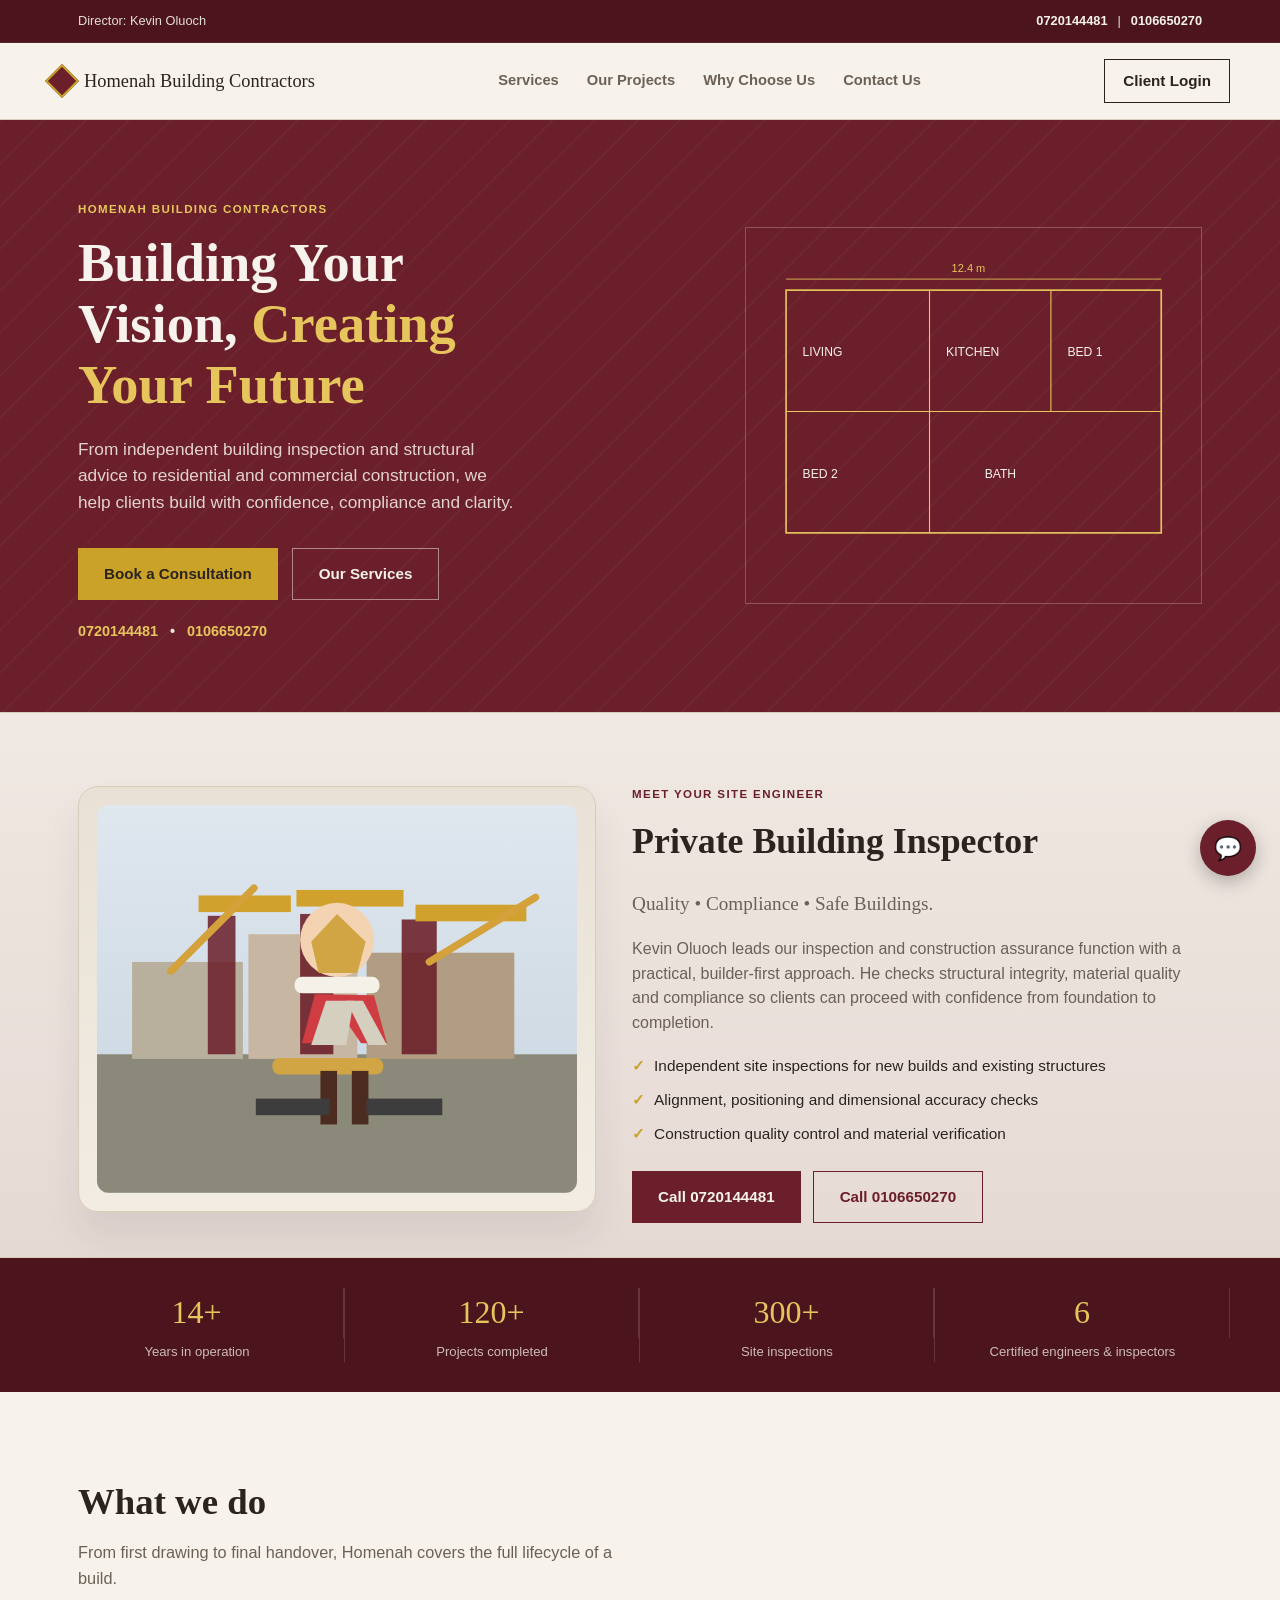
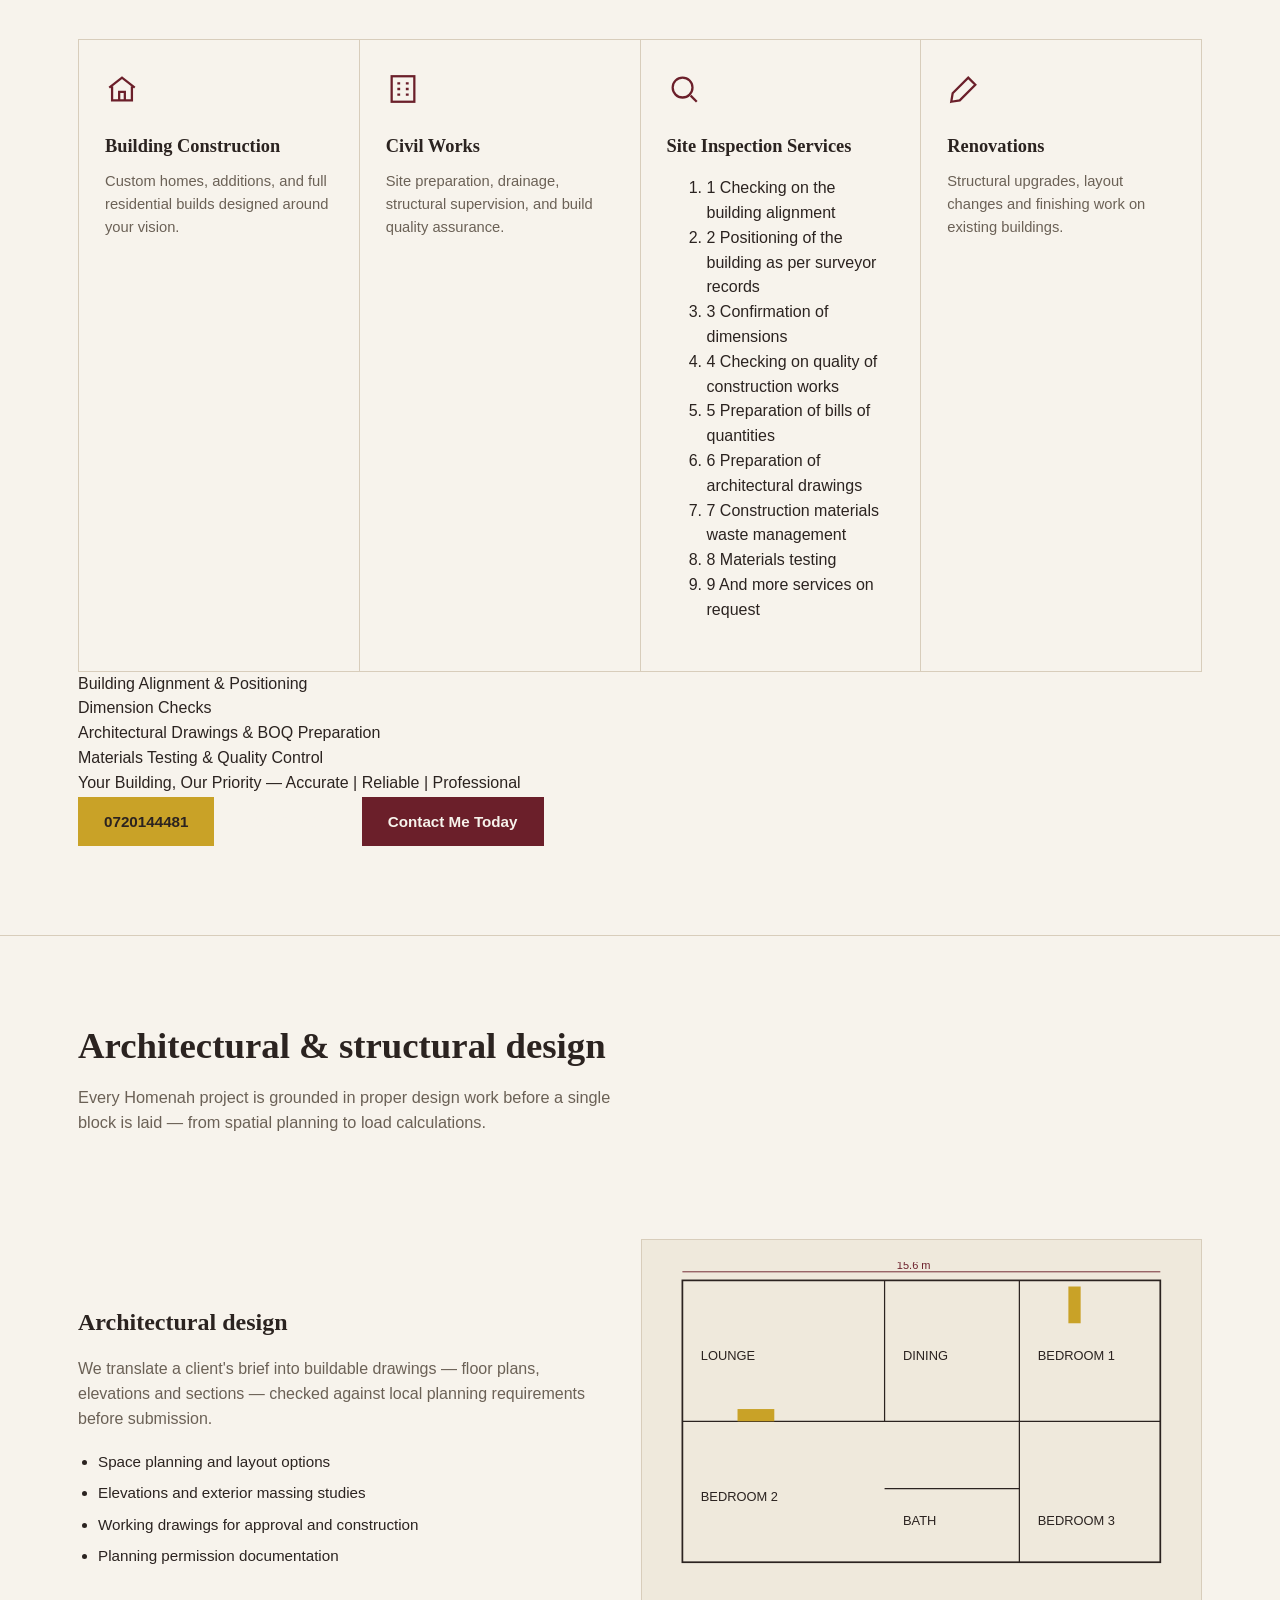
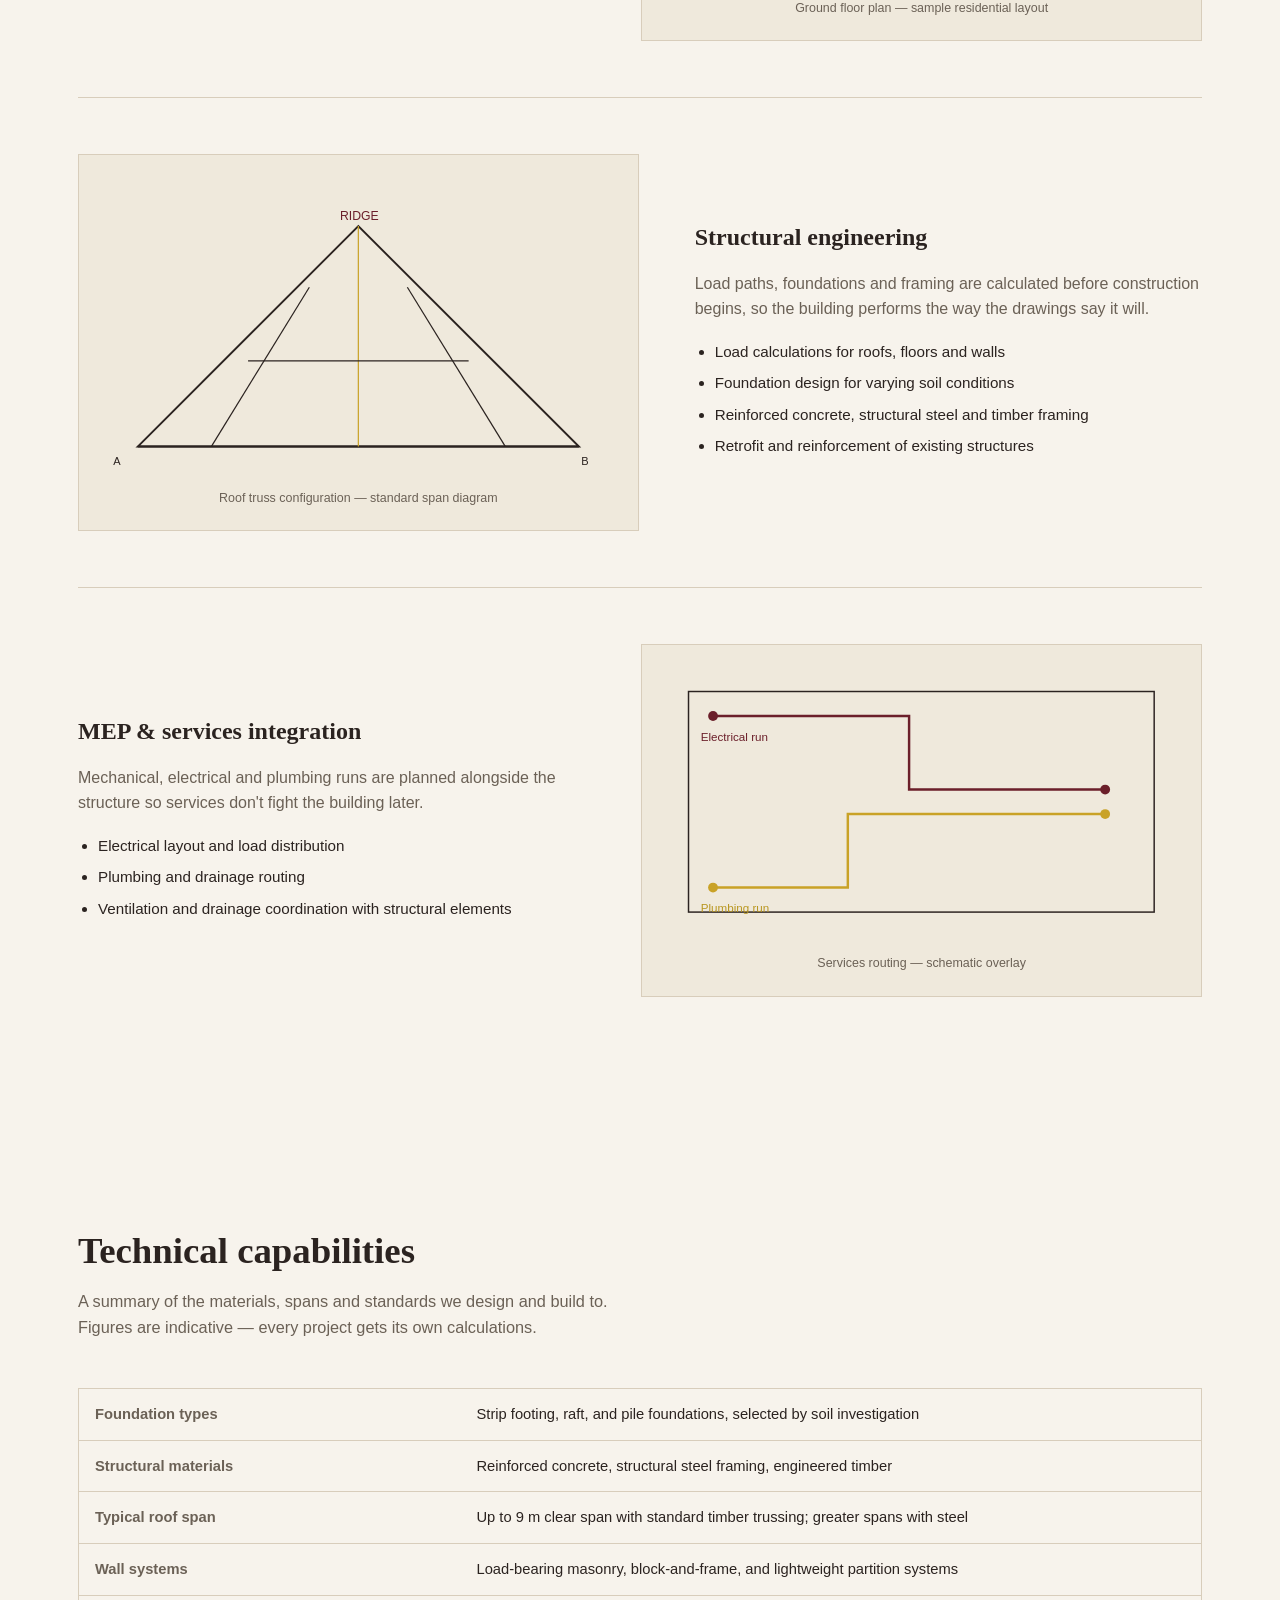
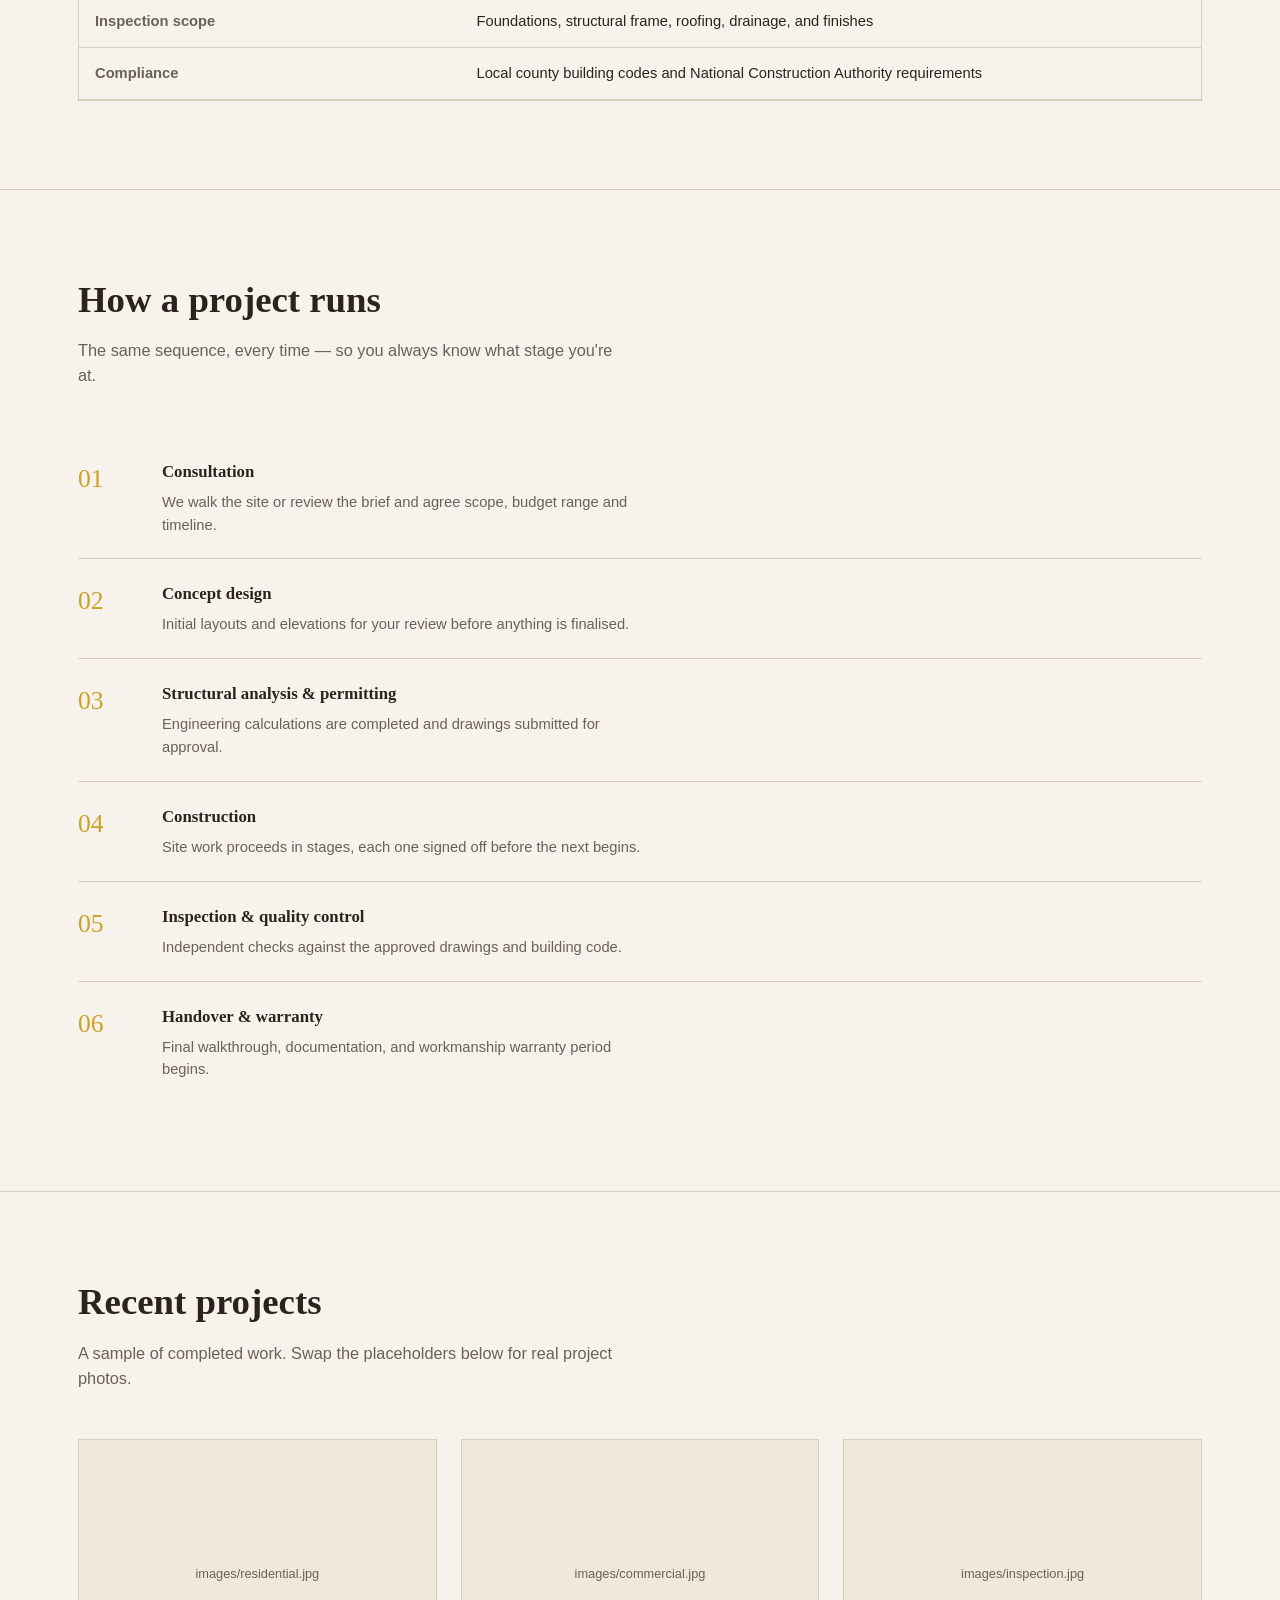
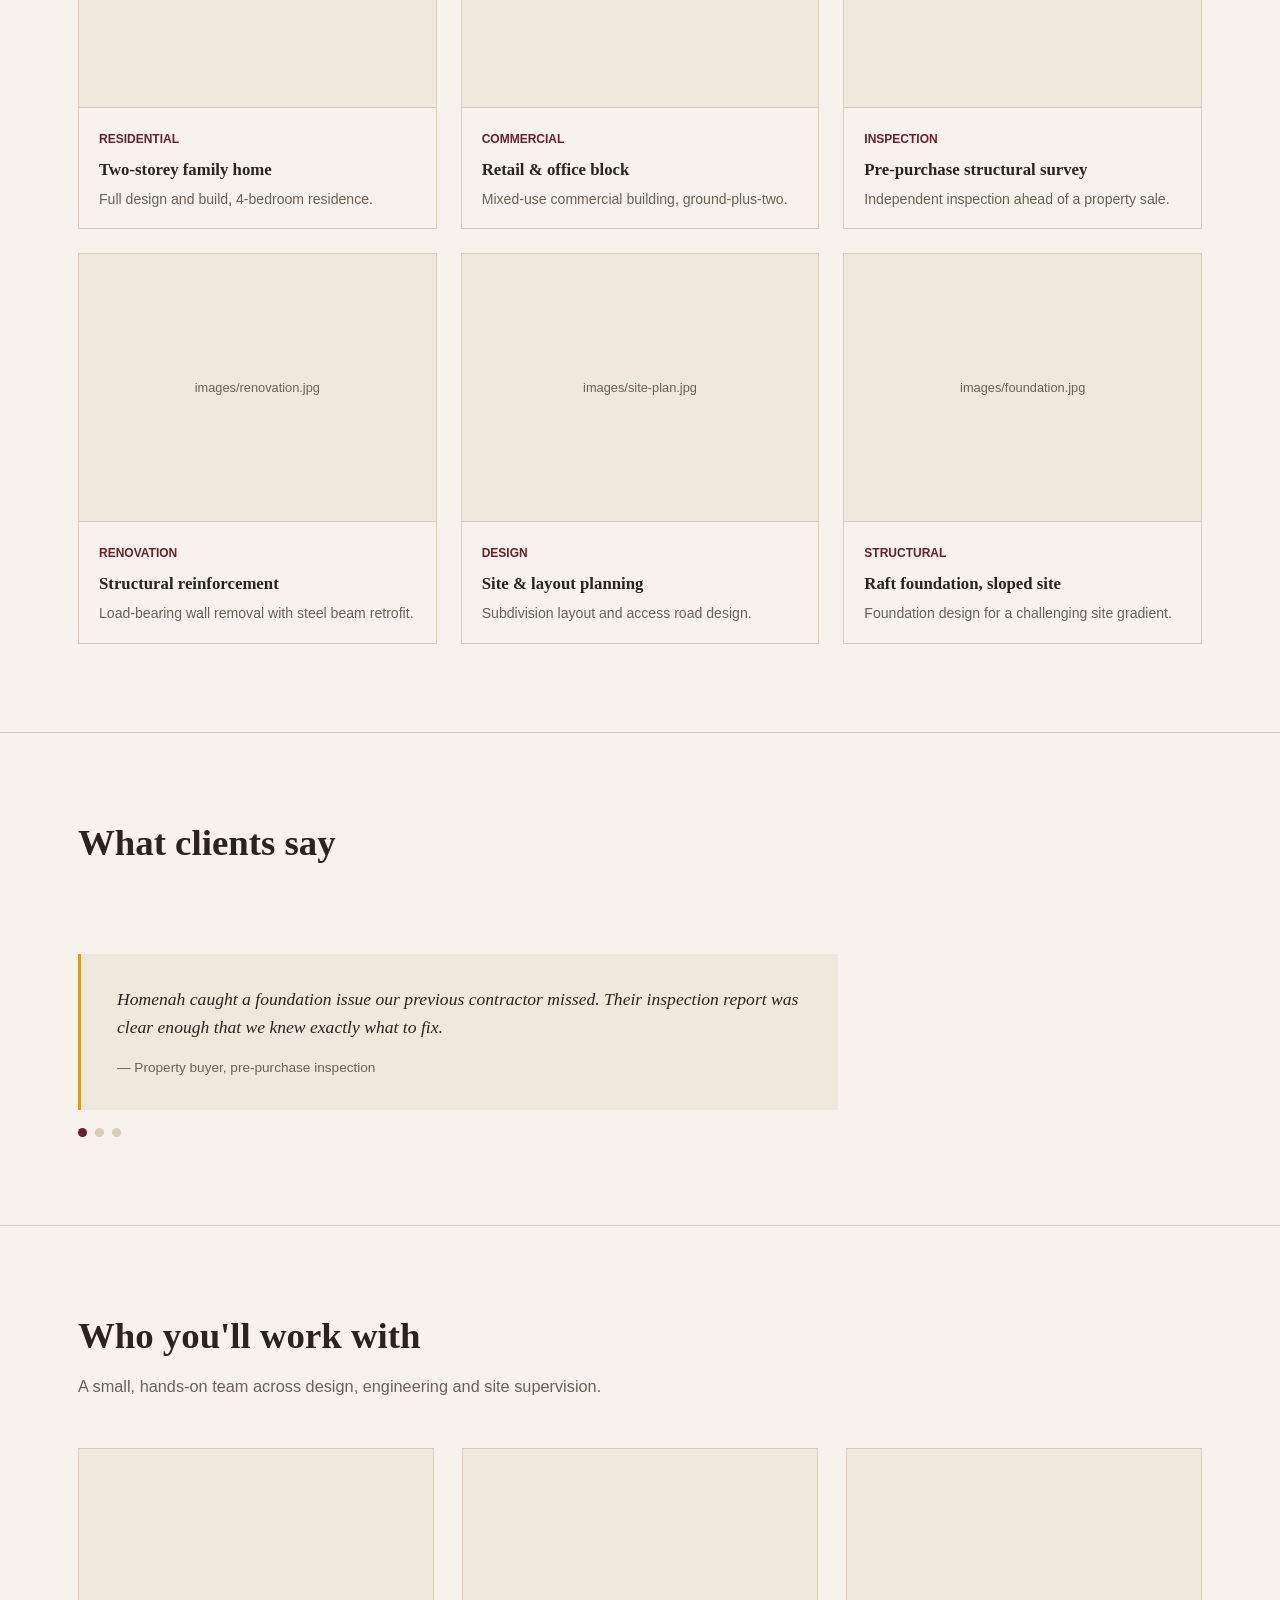
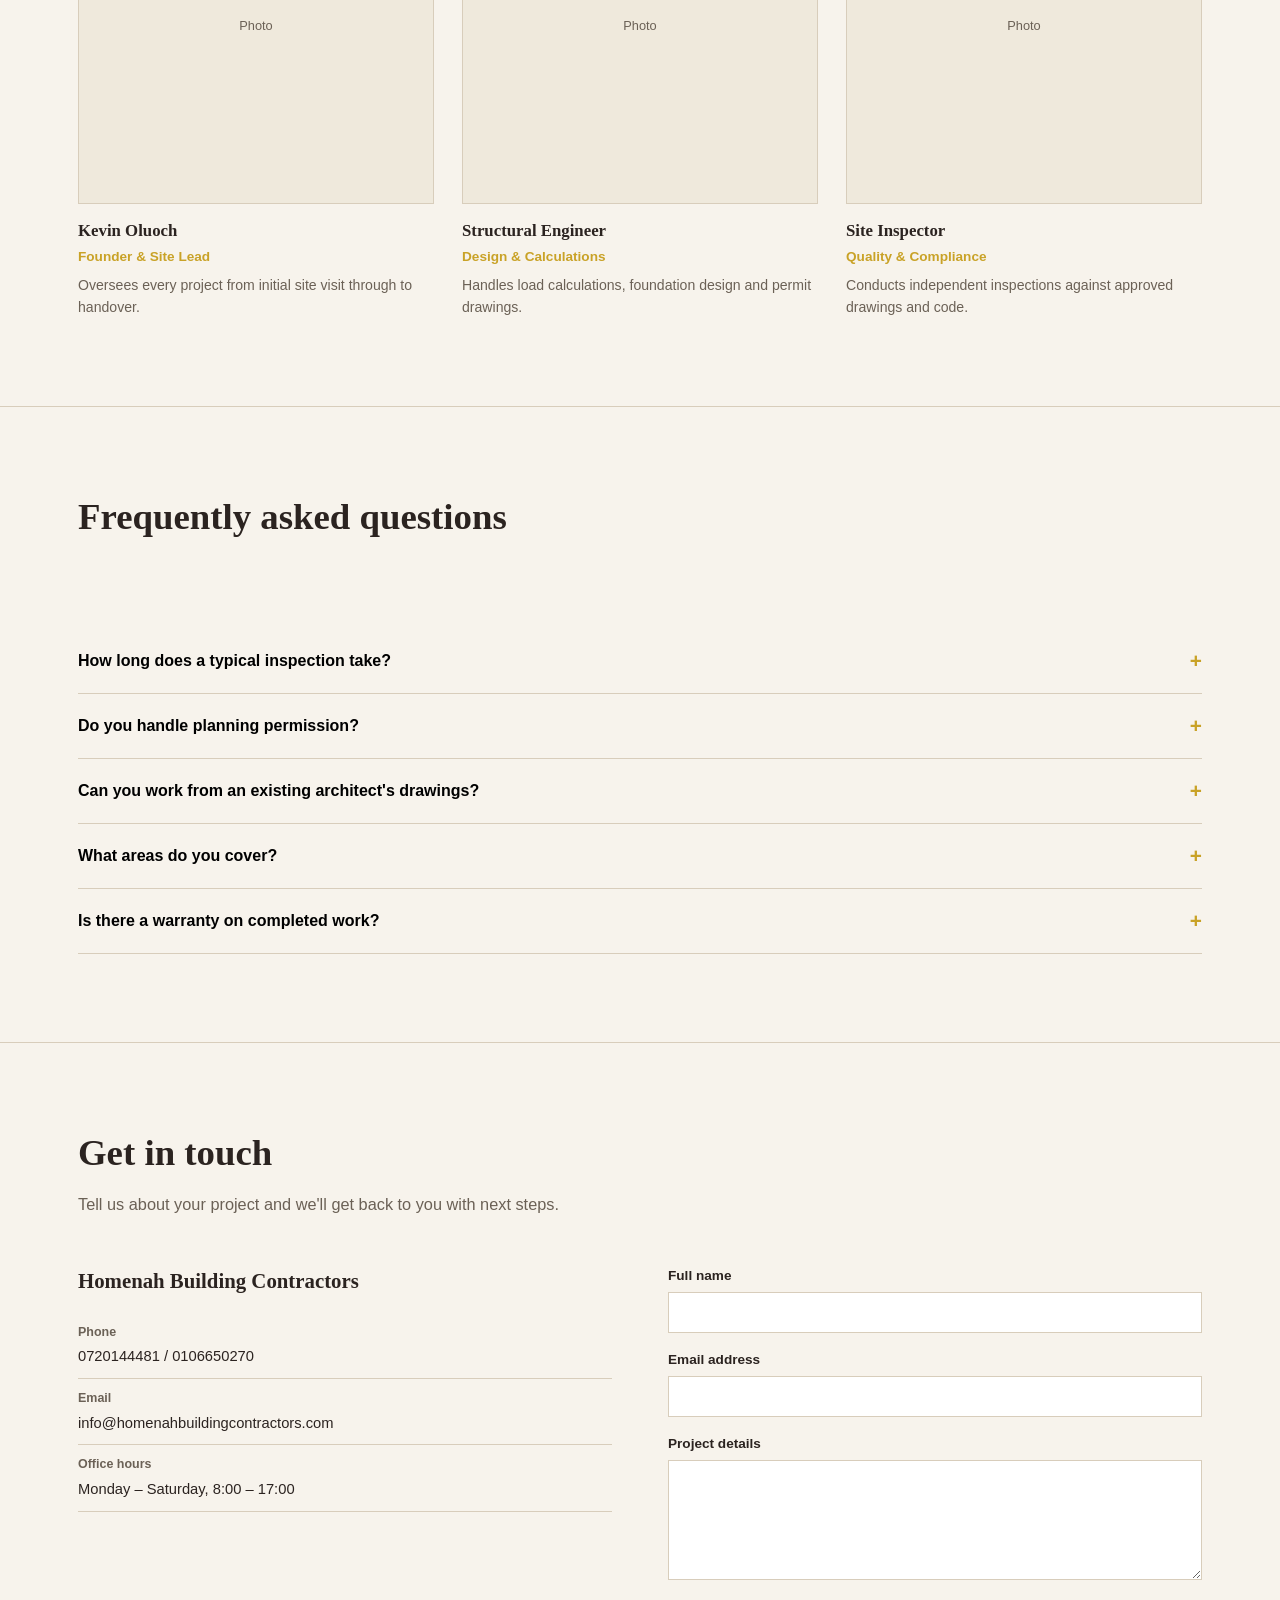
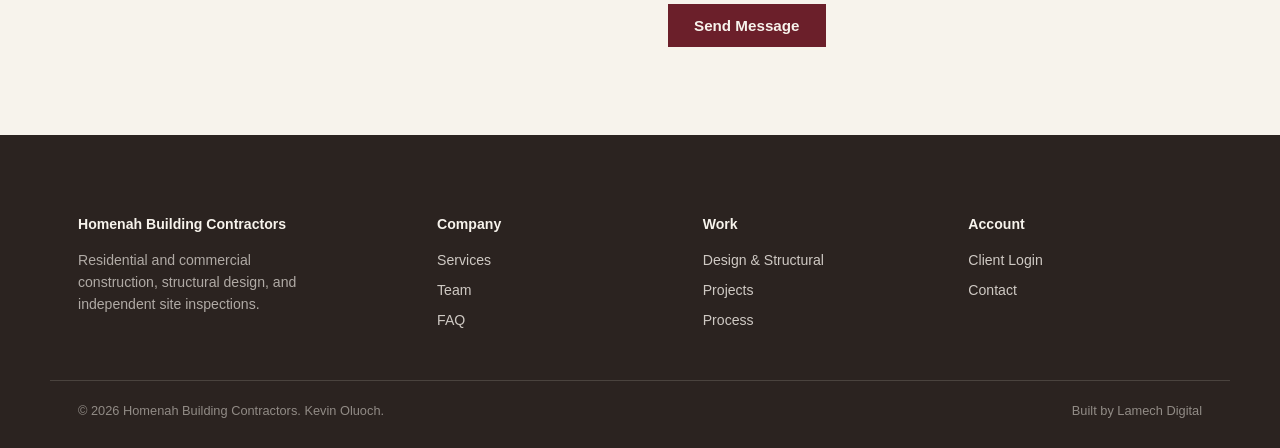
==== commit 39b52db5: "Add files via upload" ====
--- a/index.html
+++ b/index.html
@@ -1,802 +1,1236 @@
-<!DOCTYPE html>
-<html lang="en">
-  <head>
-    <meta charset="UTF-8" />
-    <meta name="viewport" content="width=device-width, initial-scale=1.0" />
-    <meta
-      name="description"
-      content="Lamech Digital creates professional website design and digital solutions for small businesses in Kenya. Build a stronger online presence with a mobile-first website, WhatsApp integration, SEO and business growth support."
-    />
-    <meta name="title" content="Lamech Digital | Website Design for Small Businesses in Kenya" />
-    <meta name="theme-color" content="#081923" />
-    <meta property="og:title" content="Lamech Digital | Professional Website Design for Kenyan Businesses" />
-    <meta
-      property="og:description"
-      content="Professional, mobile-first websites that help small businesses get found, build trust and convert enquiries into real customer conversations."
-    />
-    <meta property="og:type" content="website" />
-    <title>Lamech Digital | Website Design for Small Businesses in Kenya</title>
-    <link rel="icon" type="image/svg+xml" href="favicon.svg" />
-    <link rel="preconnect" href="https://fonts.googleapis.com" />
-    <link rel="preconnect" href="https://fonts.gstatic.com" crossorigin />
-    <link
-      href="https://fonts.googleapis.com/css2?family=Inter:wght@400;500;600;700;800;900&display=swap"
-      rel="stylesheet"
-    />
-    <link rel="stylesheet" href="style.css" />
-  </head>
-  <body>
-    <header class="site-header">
-      <nav class="navbar container" aria-label="Main navigation">
-        <a class="brand" href="#home" aria-label="Lamech Digital home">
-          <span class="brand-mark">LD</span>
-          <span class="brand-text">Lamech Digital</span>
-        </a>
-
-        <button class="nav-toggle" aria-label="Open menu" aria-expanded="false">
-          <span></span>
-          <span></span>
-          <span></span>
-        </button>
-
-        <div class="nav-links" aria-label="Main nav links">
-          <a href="#home">Home</a>
-          <a href="#services">Services</a>
-          <a href="#portfolio">Work</a>
-          <a href="#process">Process</a>
-          <a href="#about">About</a>
-          <a href="#faq">FAQ</a>
-          <a href="#contact">Contact</a>
-          <a class="nav-cta" href="#contact">Start Your Project</a>
-          <a class="mobile-whatsapp" href="https://wa.me/254742038072?text=Hello%20Lamech%20Digital%2C%20I%20would%20like%20to%20discuss%20a%20website%20for%20my%20business." target="_blank" rel="noreferrer">WhatsApp</a>
-        </div>
-      </nav>
-    </header>
-
-    <main>
-      <section id="home" class="hero section reveal">
-        <div class="container hero-layout">
-          <div class="hero-copy">
-            <p class="eyebrow">Website Design Kenya</p>
-            <h1>Get Found. Get Contacted. Get Paid — All From One Website.</h1>
-            <p class="tagline">
-              Professional, mobile-first websites for small and local businesses — designed to showcase your services, build trust, and turn visitors into real customer enquiries.
-            </p>
-
-            <div class="cta-row">
-              <a class="button primary" href="#contact">Get a Free Website Consultation</a>
-              <a class="button secondary" href="#portfolio">View My Work</a>
-            </div>
-
-            <a
-              class="whatsapp-cta"
-              href="https://wa.me/254742038072?text=Hello%20Lamech%20Digital%2C%20I%20would%20like%20to%20discuss%20a%20website%20for%20my%20business."
-              target="_blank"
-              rel="noreferrer"
-              aria-label="Chat on WhatsApp"
-            >
-              <span class="whatsapp-badge">WhatsApp</span>
-              Chat with Lamech on WhatsApp
-            </a>
-
-            <ul class="hero-points" aria-label="Business value points">
-              <li>Business-focused design</li>
-              <li>WhatsApp-ready enquiries</li>
-              <li>Mobile-first experience</li>
-            </ul>
-          </div>
-
-          <div class="hero-visual" aria-label="Website preview panel">
-            <div class="window-card" role="img" aria-label="Modern website preview for a local business">
-              <div class="window-header">
-                <span></span>
-                <span></span>
-                <span></span>
-              </div>
-              <div class="window-body">
-                <div class="panel-topline">
-                  <div>
-                    <small>Business-ready</small>
-                    <strong>Website Overview</strong>
-                  </div>
-                  <span class="status-pill">Live</span>
-                </div>
-
-                <div class="business-grid">
-                  <div class="metric-card">
-                    <span>Responsive</span>
-                    <strong>Mobile</strong>
-                  </div>
-                  <div class="metric-card accent">
-                    <span>Contact</span>
-                    <strong>WhatsApp</strong>
-                  </div>
-                  <div class="metric-card">
-                    <span>Visibility</span>
-                    <strong>SEO</strong>
-                  </div>
-                  <div class="metric-card accent">
-                    <span>Payment</span>
-                    <strong>M-Pesa</strong>
-                  </div>
-                </div>
-
-                <div class="business-summary">
-                  <div>
-                    <label>Focus</label>
-                    <p>Small business growth</p>
-                  </div>
-                  <div>
-                    <label>Outcome</label>
-                    <p>More trust + enquiries</p>
-                  </div>
-                </div>
-              </div>
-            </div>
-          </div>
-        </div>
-      </section>
-
-      <section class="trust-strip" aria-label="Business value highlights">
-        <div class="container trust-strip-inner">
-          <div class="trust-item">
-            <span class="trust-icon">01</span>
-            <span>Mobile-first design</span>
-          </div>
-          <div class="trust-item">
-            <span class="trust-icon">02</span>
-            <span>WhatsApp-ready</span>
-          </div>
-          <div class="trust-item">
-            <span class="trust-icon">03</span>
-            <span>SEO-ready</span>
-          </div>
-          <div class="trust-item">
-            <span class="trust-icon">04</span>
-            <span>M-Pesa ready</span>
-          </div>
-          <div class="trust-item">
-            <span class="trust-icon">05</span>
-            <span>Fast deployment</span>
-          </div>
-        </div>
-      </section>
-
-      <section class="section problem-solution reveal" aria-labelledby="problem-heading">
-        <div class="container problem-layout">
-          <div class="problem-copy">
-            <p class="eyebrow">Why It Matters</p>
-            <h2 id="problem-heading">Your Customers Are Already Online.</h2>
-            <p>
-              Before contacting a business, customers usually search online, check its services and look for a convenient way to get in touch. Your website should make that decision easier.
-            </p>
-            <div class="problem-messaging">
-              <p><strong>Lamech Digital helps fix all three.</strong></p>
-            </div>
-          </div>
-
-          <div class="problem-grid">
-            <article class="problem-card">
-              <span class="problem-number">01</span>
-              <h3>Hard to Find</h3>
-              <p>Customers struggle to discover your business when your online presence is weak or inconsistent.</p>
-            </article>
-            <article class="problem-card">
-              <span class="problem-number">02</span>
-              <h3>Hard to Trust</h3>
-              <p>An outdated or missing website can make a business feel less credible before a customer reaches out.</p>
-            </article>
-            <article class="problem-card">
-              <span class="problem-number">03</span>
-              <h3>Hard to Contact</h3>
-              <p>Customers should never have to search across multiple platforms just to ask a simple question.</p>
-            </article>
-          </div>
-        </div>
-      </section>
-
-      <section class="value section reveal" aria-labelledby="value-heading">
-        <div class="container">
-          <div class="section-heading centered narrow-heading">
-            <p class="eyebrow">What You Get</p>
-            <h2 id="value-heading">Everything Your Business Needs to Get Online</h2>
-          </div>
-
-          <div class="value-grid">
-            <article class="info-card">
-              <div class="icon-wrap">01</div>
-              <h3>Professional Website</h3>
-              <p>Clean, modern design that makes your business look credible and trustworthy from the first click.</p>
-            </article>
-            <article class="info-card">
-              <div class="icon-wrap">02</div>
-              <h3>Mobile-First Design</h3>
-              <p>Your website will work smoothly on phones, tablets, and desktops without frustrating users.</p>
-            </article>
-            <article class="info-card">
-              <div class="icon-wrap">03</div>
-              <h3>WhatsApp Customer Enquiries</h3>
-              <p>Make it easy for visitors to contact you instantly through a direct business conversation.</p>
-            </article>
-            <article class="info-card">
-              <div class="icon-wrap">04</div>
-              <h3>Google Business Profile</h3>
-              <p>Strengthen your local online presence so customers can find and trust your business.</p>
-            </article>
-            <article class="info-card">
-              <div class="icon-wrap">05</div>
-              <h3>Basic SEO</h3>
-              <p>Improve your visibility in search and make it easier for new customers to discover you.</p>
-            </article>
-            <article class="info-card">
-              <div class="icon-wrap">06</div>
-              <h3>M-Pesa Integration</h3>
-              <p>Offer convenient payment options when your business needs online transactions.</p>
-            </article>
-            <article class="info-card">
-              <div class="icon-wrap">07</div>
-              <h3>Fast Deployment</h3>
-              <p>Launch your site quickly and keep the process simple from start to finish.</p>
-            </article>
-            <article class="info-card">
-              <div class="icon-wrap">08</div>
-              <h3>Business Automation</h3>
-              <p>Streamline customer questions and keep communication efficient and consistent.</p>
-            </article>
-          </div>
-        </div>
-      </section>
-
-      <section id="services" class="section services reveal">
-        <div class="container">
-          <div class="section-heading centered narrow-heading">
-            <p class="eyebrow">Services</p>
-            <h2>Professional website solutions for growing businesses</h2>
-          </div>
-
-          <div class="services-grid">
-            <article class="service-card reveal">
-              <div class="service-icon">01</div>
-              <h3>Website Design &amp; Development</h3>
-              <p>Modern websites designed around your business, services and customers.</p>
-              <a href="#contact">Learn More</a>
-            </article>
-            <article class="service-card reveal">
-              <div class="service-icon">02</div>
-              <h3>WhatsApp Integration</h3>
-              <p>Make it easy for visitors to contact your business instantly through WhatsApp.</p>
-              <a href="#contact">Learn More</a>
-            </article>
-            <article class="service-card reveal">
-              <div class="service-icon">03</div>
-              <h3>M-Pesa Integration</h3>
-              <p>Give customers convenient payment options when your business requires online payments.</p>
-              <a href="#contact">Learn More</a>
-            </article>
-            <article class="service-card reveal">
-              <div class="service-icon">04</div>
-              <h3>Basic SEO</h3>
-              <p>Improve your website's visibility and make it easier for customers to discover your business online.</p>
-              <a href="#contact">Learn More</a>
-            </article>
-            <article class="service-card reveal">
-              <div class="service-icon">05</div>
-              <h3>Google Business Profile</h3>
-              <p>Strengthen your local online presence and help customers find your business on Google.</p>
-              <a href="#contact">Learn More</a>
-            </article>
-            <article class="service-card reveal">
-              <div class="service-icon">06</div>
-              <h3>Chatbot &amp; Automation</h3>
-              <p>Automate common customer questions and streamline enquiries.</p>
-              <a href="#contact">Learn More</a>
-            </article>
-            <article class="service-card reveal">
-              <div class="service-icon">07</div>
-              <h3>Hosting &amp; Deployment</h3>
-              <p>Get your website deployed and ready for customers without unnecessary technical complexity.</p>
-              <a href="#contact">Learn More</a>
-            </article>
-          </div>
-        </div>
-      </section>
-
-      <section id="portfolio" class="section portfolio reveal">
-        <div class="container">
-          <div class="section-heading centered narrow-heading">
-            <p class="eyebrow">Portfolio</p>
-            <h2>See What I Can Build for Your Business</h2>
-            <p class="section-intro">Explore examples of professional websites designed around real business services and customer needs.</p>
-          </div>
-
-          <div class="projects-grid">
-            <article class="project-card reveal">
-              <div class="project-image project-one">
-                <img src="images/garage-screenshot.png" alt="The Garage project screenshot" loading="lazy" />
-                <span>Featured Project</span>
-              </div>
-              <div class="project-body">
-                <p class="project-tag">Machinery Services</p>
-                <h3>The Garage</h3>
-                <p>Professional website for a machinery and automotive service business focused on clarity, trust and fast contact.</p>
-                <ul class="project-meta">
-                  <li>Responsive layout</li>
-                  <li>Local service focus</li>
-                  <li>Business enquiry flow</li>
-                </ul>
-                <a href="https://the-garage-kisumu.netlify.app" target="_blank" rel="noreferrer">View Project</a>
-              </div>
-            </article>
-
-            <article class="project-card reveal">
-              <div class="project-image project-two">
-                <img src="images/kevin-screenshot.png" alt="Building Inspection Services project screenshot" loading="lazy" />
-                <span>Featured Project</span>
-              </div>
-              <div class="project-body">
-                <p class="project-tag">Inspection Services</p>
-                <h3>Building Inspection Services</h3>
-                <p>Modern service site built to present expertise, build trust and make it simple for clients to contact the business.</p>
-                <ul class="project-meta">
-                  <li>Professional branding</li>
-                  <li>Service-focused pages</li>
-                  <li>Lead-friendly layout</li>
-                </ul>
-                <a href="https://home-building-inspectors.netlify.app" target="_blank" rel="noreferrer">View Project</a>
-              </div>
-            </article>
-
-            <article class="project-card reveal">
-              <div class="project-image project-three">
-                <img src="images/homenah-screenshot.png" alt="Homenah Building Contractors project screenshot" loading="lazy" />
-                <span>Concept Project</span>
-              </div>
-              <div class="project-body">
-                <p class="project-tag">Construction &amp; Building</p>
-                <h3>Homenah Building Contractors</h3>
-                <p>Concept website for a building and construction business, designed to highlight services, trust signals and direct enquiries.</p>
-                <ul class="project-meta">
-                  <li>Full services showcase</li>
-                  <li>WhatsApp enquiry flow</li>
-                  <li>Trusted professional look</li>
-                </ul>
-                <a href="https://homenahbuildingcontractors.netlify.app" target="_blank" rel="noreferrer">View Project</a>
-              </div>
-            </article>
-          </div>
-        </div>
-      </section>
-
-      <section class="section credibility reveal">
-        <div class="container">
-          <div class="section-heading centered narrow-heading">
-            <p class="eyebrow">Why Choose Me</p>
-            <h2>Why Businesses Choose Lamech Digital</h2>
-          </div>
-
-          <div class="credibility-grid">
-            <div class="credibility-card">
-              <h3>Business-focused design</h3>
-              <p>Every website is designed around your actual services, customer journey and business goals.</p>
-            </div>
-            <div class="credibility-card">
-              <h3>Mobile-first websites</h3>
-              <p>Modern websites that feel professional and work seamlessly on phones, tablets and laptops.</p>
-            </div>
-            <div class="credibility-card">
-              <h3>Local Kenyan business understanding</h3>
-              <p>I build websites with the realities of Kenyan small businesses and customer behaviour in mind.</p>
-            </div>
-            <div class="credibility-card">
-              <h3>WhatsApp-ready communication</h3>
-              <p>Visitors can reach your business quickly through an immediate chat flow that feels natural.</p>
-            </div>
-            <div class="credibility-card">
-              <h3>Practical digital solutions</h3>
-              <p>My focus is on useful business tools, not unnecessary features that make the site harder to manage.</p>
-            </div>
-            <div class="credibility-card">
-              <h3>Clear communication</h3>
-              <p>You receive straightforward guidance and a process that is easy to understand from start to launch.</p>
-            </div>
-            <div class="credibility-card">
-              <h3>Affordable solutions</h3>
-              <p>Professional websites designed to help small and growing businesses establish a stronger online presence.</p>
-            </div>
-            <div class="credibility-card">
-              <h3>Ongoing support</h3>
-              <p>I aim to create websites that are easy to maintain and ready for future updates as your business grows.</p>
-            </div>
-          </div>
-        </div>
-      </section>
-
-      <section id="process" class="section process reveal">
-        <div class="container">
-          <div class="section-heading centered narrow-heading">
-            <p class="eyebrow">Process</p>
-            <h2>A simple process from idea to launch</h2>
-          </div>
-
-          <div class="process-grid">
-            <div class="process-step reveal">
-              <span>01</span>
-              <h3>Discover</h3>
-              <p>Tell me about your business, customers and goals.</p>
-            </div>
-            <div class="process-step reveal">
-              <span>02</span>
-              <h3>Design</h3>
-              <p>I create a modern website structure and visual direction around your business.</p>
-            </div>
-            <div class="process-step reveal">
-              <span>03</span>
-              <h3>Build</h3>
-              <p>I develop and optimize the website for mobile, speed and usability.</p>
-            </div>
-            <div class="process-step reveal">
-              <span>04</span>
-              <h3>Launch</h3>
-              <p>Your website goes live and is ready for customers.</p>
-            </div>
-          </div>
-
-          <div class="cta-block reveal">
-            <a class="button primary" href="#contact">Start Your Project</a>
-          </div>
-        </div>
-      </section>
-
-      <section class="section packages reveal">
-        <div class="container">
-          <div class="section-heading centered narrow-heading">
-            <p class="eyebrow">Packages</p>
-            <h2>Choose the right website package for your business</h2>
-          </div>
-
-          <div class="package-grid">
-            <article class="package-card">
-              <div class="package-header">
-                <h3>Starter</h3>
-                <p>For businesses getting online for the first time.</p>
-              </div>
-              <ul>
-                <li>Professional website</li>
-                <li>Mobile responsive design</li>
-                <li>WhatsApp button</li>
-                <li>Contact form</li>
-                <li>Google Maps</li>
-                <li>Basic SEO</li>
-                <li>Website deployment</li>
-              </ul>
-              <a class="button secondary" href="#contact">Request a Quote</a>
-            </article>
-
-            <article class="package-card featured">
-              <div class="package-badge">Most Popular</div>
-              <div class="package-header">
-                <h3>Business</h3>
-                <p>For businesses that want a stronger online presence.</p>
-              </div>
-              <ul>
-                <li>Multi-page website</li>
-                <li>Professional design</li>
-                <li>WhatsApp integration</li>
-                <li>Google Business Profile setup</li>
-                <li>Basic SEO</li>
-                <li>Image/gallery section</li>
-                <li>Contact forms</li>
-                <li>Analytics setup</li>
-              </ul>
-              <a class="button primary" href="#contact">Request a Quote</a>
-            </article>
-
-            <article class="package-card">
-              <div class="package-header">
-                <h3>Professional</h3>
-                <p>For businesses requiring advanced functionality.</p>
-              </div>
-              <ul>
-                <li>Custom website</li>
-                <li>Advanced forms</li>
-                <li>WhatsApp automation</li>
-                <li>Chatbot</li>
-                <li>M-Pesa integration where applicable</li>
-                <li>Advanced business functionality</li>
-                <li>SEO setup</li>
-                <li>Analytics</li>
-              </ul>
-              <a class="button secondary" href="#contact">Discuss My Project</a>
-            </article>
-          </div>
-        </div>
-      </section>
-
-      <section id="about" class="section about reveal">
-        <div class="container about-layout">
-          <div class="about-copy">
-            <p class="eyebrow">About</p>
-            <h2>Hi, I’m Lamech — the person behind Lamech Digital.</h2>
-            <p>
-              I help small and growing businesses build professional websites that make it easier for customers to discover their services, understand what they offer and get in touch.
-            </p>
-            <p>
-              My focus is on practical digital solutions that look professional, work smoothly on mobile devices and are designed around the needs of real businesses.
-            </p>
-            <a class="button primary" href="#contact">Book a Consultation</a>
-          </div>
-
-          <div class="about-panel">
-            <div class="panel-block">
-              <strong>Professional online presence</strong>
-              <p>Web design that helps your business look trustworthy and easy to deal with.</p>
-            </div>
-            <div class="panel-block">
-              <strong>Built for action</strong>
-              <p>Clear calls to action, WhatsApp conversations, and customer contact points that work.</p>
-            </div>
-            <div class="panel-block">
-              <strong>Small business friendly</strong>
-              <p>Affordable, practical solutions designed for growing companies and local service providers.</p>
-            </div>
-          </div>
-        </div>
-      </section>
-
-      <section class="section testimonial reveal">
-        <div class="container">
-          <div class="section-heading centered narrow-heading">
-            <p class="eyebrow">Building Trust</p>
-            <h2>Building Trust, One Project at a Time</h2>
-          </div>
-
-          <div class="testimonial-box">
-            <p>
-              I’m currently building my portfolio of business projects. If you’re one of my early clients, your feedback can help other businesses understand what it’s like to work with Lamech Digital.
-            </p>
-            <a class="button primary" href="#contact">Work With Me</a>
-          </div>
-        </div>
-      </section>
-
-      <section id="faq" class="section faq reveal">
-        <div class="container faq-layout">
-          <div class="section-heading">
-            <p class="eyebrow">FAQ</p>
-            <h2>Helpful answers before you get started</h2>
-          </div>
-
-          <div class="faq-list">
-            <details open>
-              <summary>How long does it take to build a website?</summary>
-              <p>Most small business websites take a few days to a couple of weeks depending on the scope, the amount of content and how quickly feedback is provided.</p>
-            </details>
-            <details>
-              <summary>Can you build a website for my small business?</summary>
-              <p>Yes. I build websites for small businesses, service providers and local brands that need a clearer online presence and easier customer contact.</p>
-            </details>
-            <details>
-              <summary>Will my website work on phones?</summary>
-              <p>Yes. Mobile-first design is a core part of how I build websites so they work smoothly on phones, tablets and desktops.</p>
-            </details>
-            <details>
-              <summary>Can customers contact me through WhatsApp?</summary>
-              <p>Yes. I can add direct WhatsApp links and chat flows so visitors can contact your business instantly.</p>
-            </details>
-            <details>
-              <summary>Can you integrate M-Pesa?</summary>
-              <p>Yes, when it is relevant to your business operations and the required payment workflow.</p>
-            </details>
-            <details>
-              <summary>Do you provide hosting and deployment?</summary>
-              <p>Yes. I can help with deployment and make sure your site is ready to go live without unnecessary complexity.</p>
-            </details>
-            <details>
-              <summary>Can you help my business appear on Google?</summary>
-              <p>Yes. I can support local visibility with Google Business Profile guidance and basic SEO setup as part of a practical online presence strategy.</p>
-            </details>
-            <details>
-              <summary>Can I update the website later?</summary>
-              <p>Yes. I build websites in a way that makes future updates and content changes straightforward as your business evolves.</p>
-            </details>
-          </div>
-        </div>
-      </section>
-
-      <section id="contact" class="section contact reveal">
-        <div class="container contact-layout">
-          <div class="contact-copy">
-            <p class="eyebrow">Contact</p>
-            <h2>Ready to Put Your Business Online?</h2>
-            <p>
-              Let’s create a professional online presence that makes it easier for customers to discover your business, understand your services and contact you.
-            </p>
-
-            <div class="contact-details">
-              <div>
-                <span>WhatsApp</span>
-                <a href="https://wa.me/254742038072" target="_blank" rel="noreferrer">0742038072</a>
-              </div>
-              <div>
-                <span>Email</span>
-                <a href="mailto:lamechonyango2004@gmail.com">lamechonyango2004@gmail.com</a>
-              </div>
-              <div>
-                <span>Location</span>
-                <a href="#">Kenya</a>
-              </div>
-            </div>
-          </div>
-
-          <form class="contact-form" id="contactForm" novalidate>
-            <div class="field-row">
-              <div class="field">
-                <label for="name">Name</label>
-                <input id="name" name="name" type="text" placeholder="Your name" required />
-              </div>
-              <div class="field">
-                <label for="businessName">Business name</label>
-                <input id="businessName" name="businessName" type="text" placeholder="Business name" required />
-              </div>
-            </div>
-
-            <div class="field-row">
-              <div class="field">
-                <label for="phone">Phone / WhatsApp</label>
-                <input id="phone" name="phone" type="tel" placeholder="Your phone or WhatsApp number" required />
-              </div>
-              <div class="field">
-                <label for="email">Email</label>
-                <input id="email" name="email" type="email" placeholder="you@example.com" required />
-              </div>
-            </div>
-
-            <div class="field-row">
-              <div class="field">
-                <label for="industry">What does your business do?</label>
-                <input id="industry" name="industry" type="text" placeholder="e.g. Construction, retail, hospitality" required />
-              </div>
-              <div class="field">
-                <label for="budget">Budget range (optional)</label>
-                <input id="budget" name="budget" type="text" placeholder="e.g. Under KES 50,000" />
-              </div>
-            </div>
-
-            <div class="field">
-              <label for="projectNeed">What do you need?</label>
-              <textarea id="projectNeed" name="projectNeed" rows="5" placeholder="Tell me about your business and what kind of website or digital support you need." required></textarea>
-            </div>
-
-            <button type="submit" class="button primary submit-button">Request My Free Consultation</button>
-            <p class="form-status" aria-live="polite"></p>
-          </form>
-        </div>
-      </section>
-    </main>
-
-    <section class="section final-cta reveal" aria-labelledby="final-cta-title">
-      <div class="container">
-        <div class="final-cta-box">
-          <p class="eyebrow">Start Today</p>
-          <h2 id="final-cta-title">Your Business Deserves a Professional Online Presence.</h2>
-          <p>
-            Let’s create a website that clearly communicates what you offer and makes it easier for customers to contact you.
-          </p>
-          <div class="cta-row final-cta-row">
-            <a class="button primary" href="#contact">Start My Project</a>
-            <a class="button secondary" href="https://wa.me/254742038072?text=Hello%20Lamech%20Digital%2C%20I%20would%20like%20to%20discuss%20a%20website%20for%20my%20business." target="_blank" rel="noreferrer">Chat on WhatsApp</a>
-          </div>
-        </div>
-      </div>
-    </section>
-
-    <footer class="site-footer">
-      <div class="container footer-layout">
-        <div class="footer-brand-block">
-          <a class="brand footer-brand" href="#home">
-            <span class="brand-mark">LD</span>
-            <span class="brand-text">Lamech Digital</span>
-          </a>
-          <p>Professional websites and digital solutions for small and growing businesses.</p>
-        </div>
-
-        <div class="footer-links-group">
-          <h3>Quick Links</h3>
-          <div class="footer-links" aria-label="Quick links">
-            <a href="#home">Home</a>
-            <a href="#services">Services</a>
-            <a href="#portfolio">Portfolio</a>
-            <a href="#about">About</a>
-            <a href="#faq">FAQ</a>
-            <a href="#contact">Contact</a>
-          </div>
-        </div>
-
-        <div class="footer-links-group">
-          <h3>Services</h3>
-          <div class="footer-links service-links" aria-label="Services links">
-            <a href="#services">Website Design</a>
-            <a href="#services">WhatsApp Integration</a>
-            <a href="#services">SEO</a>
-            <a href="#services">Google Business Profile</a>
-            <a href="#services">M-Pesa Integration</a>
-            <a href="#services">Automation</a>
-          </div>
-        </div>
-
-        <div class="footer-links-group">
-          <h3>Contact</h3>
-          <div class="footer-links contact-links" aria-label="Contact details">
-            <a href="https://wa.me/254742038072" target="_blank" rel="noreferrer">WhatsApp</a>
-            <a href="mailto:lamechonyango2004@gmail.com">Email</a>
-            <span>Kenya</span>
-          </div>
-        </div>
-      </div>
-
-      <div class="footer-bottom">
-        <p>© <span id="year"></span> Lamech Digital. All rights reserved.</p>
-      </div>
-    </footer>
-
-    <div class="chatbot-widget" aria-live="polite">
-      <div class="chatbot-panel" hidden>
-        <div class="chatbot-header">
-          <div>
-            <strong>Lamech Digital</strong>
-            <span>Quick questions</span>
-          </div>
-          <button type="button" class="chatbot-close" aria-label="Close chat">×</button>
-        </div>
-
-        <div class="chatbot-messages">
-          <div class="message bot">
-            Hi! I can help with questions about website design, services, and business-ready online presence. Ask me anything.
-          </div>
-        </div>
-
-        <div class="chatbot-quick-replies">
-          <button type="button" class="quick-reply" data-question="What services do you offer?">What services do you offer?</button>
-          <button type="button" class="quick-reply" data-question="How much does a website cost?">How much does a website cost?</button>
-          <button type="button" class="quick-reply" data-question="How long does it take?">How long does it take?</button>
-          <button type="button" class="quick-reply" data-question="Talk to Lamech directly">Talk to Lamech directly</button>
-        </div>
-
-        <form class="chatbot-form">
-          <input type="text" placeholder="Type your question..." aria-label="Type your question" />
-          <button type="submit">Send</button>
-        </form>
-      </div>
-
-      <button class="chatbot-toggle" type="button" aria-label="Open chatbot" aria-expanded="false">
-        <span class="chatbot-icon" aria-hidden="true">
-          <svg viewBox="0 0 24 24" fill="none" xmlns="http://www.w3.org/2000/svg">
-            <path d="M7 17.5L4 20V6.5C4 5.67 4.67 5 5.5 5H18.5C19.33 5 20 5.67 20 6.5V15.5C20 16.33 19.33 17 18.5 17H7Z" stroke="currentColor" stroke-width="1.8" stroke-linecap="round" stroke-linejoin="round"/>
-            <path d="M8 9.5H16M8 12.5H13" stroke="currentColor" stroke-width="1.8" stroke-linecap="round"/>
-          </svg>
-        </span>
-        <span class="chatbot-close-icon" aria-hidden="true">
-          <svg viewBox="0 0 24 24" fill="none" xmlns="http://www.w3.org/2000/svg">
-            <path d="M7 7L17 17M17 7L7 17" stroke="currentColor" stroke-width="1.8" stroke-linecap="round"/>
-          </svg>
-        </span>
-      </button>
-    </div>
-
-    <a
-      class="floating-whatsapp"
-      href="https://wa.me/254742038072?text=Hello%20Lamech%20Digital%2C%20I%20would%20like%20to%20discuss%20a%20website%20for%20my%20business."
-      target="_blank"
-      rel="noreferrer"
-      aria-label="Chat on WhatsApp"
-    >
-      <span class="floating-whatsapp-icon" aria-hidden="true">
-        <svg viewBox="0 0 24 24" xmlns="http://www.w3.org/2000/svg">
-          <path d="M19.11 17.27c.94.94 1.43 1.91 1.47 2.97-.47.19-1.31.4-2.18.4a8.31 8.31 0 0 1-8.33-8.29A8.38 8.38 0 0 1 12.07 4.5a8.35 8.35 0 0 1 8.35 8.31c0 1.35-.4 2.58-1.08 3.68l-1.82-1.51a6.1 6.1 0 0 0 .68-1.12A6.78 6.78 0 0 0 12.07 6.3a6.78 6.78 0 0 0-6.28 0 6.79 6.79 0 0 0 0 6.29 6.8 6.8 0 0 0 6.28 0c.92 0 1.32.15 1.75.57.41.4 1.02 1.15 1.69 2.03.62.82 1.45 1.12 2.53 1.12 1.08 0 2.03-.6 2.72-1.5l.35-.51ZM9.98 8.02c-.33.03-.49.17-.64.38-.24.35-.72 1.17-.72 2.72 0 1.54.74 2.88 1.06 3.27.29.36.8.91 1.53.99.74.09 1.52-.11 2.28-.7.79-.62 1.22-.98 1.26-1.72.04-.74-.72-1.41-1.37-1.99-.54-.48-1-.94-1.4-1.64-.22-.38-.48-.62-.9-.7-.41-.08-.64-.04-.98.19Z" fill="currentColor"/>
-        </svg>
-      </span>
-    </a>
-
-    <script src="script.js"></script>
-  </body>
-</html>
+<!DOCTYPE html>
+<html lang="en">
+<head>
+<meta charset="UTF-8" />
+<meta name="viewport" content="width=device-width, initial-scale=1.0" />
+<title>Homenah Building Contractors — Building, Inspection &amp; Structural Design</title>
+<meta name="description" content="Homenah Building Contractors: residential and commercial construction, independent site inspections, structural and architectural design, and renovations." />
+
+<style>
+  :root {
+    --maroon: #6b1f2a;
+    --maroon-dark: #4c151d;
+    --gold: #c9a227;
+    --gold-light: #e6c65c;
+    --cream: #f7f3ec;
+    --cream-dim: #efe9dc;
+    --charcoal: #2b2320;
+    --line: #d8cdbb;
+    --muted: #6b6156;
+    --font-display: 'Fraunces', Georgia, 'Times New Roman', serif;
+    --font-body: 'Inter', -apple-system, BlinkMacSystemFont, 'Segoe UI', sans-serif;
+    --max: 1180px;
+  }
+
+  * { box-sizing: border-box; }
+  html { scroll-behavior: smooth; }
+
+  body {
+    margin: 0;
+    font-family: var(--font-body);
+    color: var(--charcoal);
+    background: var(--cream);
+    line-height: 1.55;
+  }
+
+  img { max-width: 100%; display: block; }
+  a { color: inherit; text-decoration: none; }
+
+  .container { max-width: var(--max); margin: 0 auto; padding: 0 28px; }
+
+  h1, h2, h3, h4 { font-family: var(--font-display); margin: 0; }
+
+  .eyebrow-none {} /* deliberately no tracked-out eyebrow labels site-wide */
+
+  section { padding: 88px 0; }
+  section + section { border-top: 1px solid var(--line); }
+
+  .section-head { max-width: 640px; margin-bottom: 48px; }
+  .section-head h2 { font-size: clamp(1.7rem, 3vw, 2.3rem); line-height: 1.2; margin-bottom: 14px; }
+  .section-head p { color: var(--muted); font-size: 1.02rem; max-width: 60ch; }
+
+  .btn {
+    display: inline-flex;
+    align-items: center;
+    gap: 8px;
+    padding: 13px 26px;
+    font-weight: 600;
+    font-size: 0.95rem;
+    border: none;
+    cursor: pointer;
+    font-family: var(--font-body);
+  }
+  .btn-primary { background: var(--maroon); color: var(--cream); }
+  .btn-primary:hover { background: var(--maroon-dark); }
+  .btn-outline { background: transparent; color: var(--charcoal); border: 1px solid var(--charcoal); }
+  .btn-outline:hover { background: var(--charcoal); color: var(--cream); }
+  .btn-gold { background: var(--gold); color: var(--charcoal); }
+  .btn-gold:hover { background: var(--gold-light); }
+
+  /* ---------------- Top contact bar ---------------- */
+  .top-contact-bar {
+    background: var(--maroon-dark);
+    color: var(--cream);
+    border-bottom: 1px solid rgba(255,255,255,0.08);
+    font-size: 0.8rem;
+  }
+  .top-contact-inner {
+    display: flex;
+    align-items: center;
+    justify-content: space-between;
+    gap: 16px;
+    min-height: 42px;
+    flex-wrap: wrap;
+  }
+  .top-contact-inner span { opacity: 0.9; }
+  .top-contact-links {
+    display: flex;
+    align-items: center;
+    gap: 10px;
+    flex-wrap: wrap;
+  }
+  .top-contact-links a { color: var(--cream); font-weight: 600; }
+  .top-contact-links a:hover { color: var(--gold-light); }
+
+  /* ---------------- Header ---------------- */
+  header.site {
+    position: sticky;
+    top: 0;
+    z-index: 50;
+    background: var(--cream);
+    border-bottom: 1px solid var(--line);
+  }
+  .nav-inner {
+    display: flex;
+    align-items: center;
+    justify-content: space-between;
+    padding: 16px 0;
+  }
+  .brand { display: flex; align-items: center; gap: 10px; }
+  .brand .mark {
+    width: 24px; height: 24px;
+    background: var(--maroon);
+    border: 2px solid var(--gold);
+    transform: rotate(45deg);
+  }
+  .brand span { font-family: var(--font-display); font-size: 1.15rem; }
+
+  nav.main-links { display: flex; gap: 28px; }
+  nav.main-links a { font-size: 0.92rem; font-weight: 600; color: var(--muted); }
+  nav.main-links a:hover { color: var(--maroon); }
+
+  .nav-actions { display: flex; align-items: center; gap: 14px; }
+  .nav-toggle {
+    display: none;
+    background: none; border: none; font-size: 1.4rem; cursor: pointer;
+  }
+
+  @media (max-width: 900px) {
+    nav.main-links { display: none; }
+    .nav-toggle { display: block; }
+  }
+
+  /* ---------------- Hero ---------------- */
+  .hero {
+    background: var(--maroon);
+    color: var(--cream);
+    padding: 100px 0 70px;
+    background-image: repeating-linear-gradient(135deg, rgba(255,255,255,0.03) 0 2px, transparent 2px 30px);
+  }
+  .hero-grid { display: grid; grid-template-columns: 1.15fr 0.85fr; gap: 48px; align-items: center; }
+  .hero h1 { font-size: clamp(2.2rem, 4.4vw, 3.4rem); line-height: 1.12; margin-bottom: 20px; max-width: 15ch; }
+  .hero p.lead { font-size: 1.08rem; color: rgba(247,243,236,0.85); max-width: 46ch; margin-bottom: 32px; }
+  .hero-ctas { display: flex; gap: 14px; flex-wrap: wrap; }
+  .hero-phones {
+    margin-top: 20px;
+    display: flex;
+    flex-wrap: wrap;
+    gap: 12px;
+    font-size: 0.9rem;
+    color: rgba(247,243,236,0.95);
+    font-weight: 600;
+  }
+  .hero-phones a { color: var(--gold-light); }
+
+  .hero-diagram { border: 1px solid rgba(247,243,236,0.25); padding: 18px; }
+  .hero-diagram svg { width: 100%; height: auto; }
+
+  .site-engineer {
+    background: linear-gradient(180deg, rgba(107,31,42,0.05), rgba(107,31,42,0.12));
+    border-top: 1px solid var(--line);
+    border-bottom: 1px solid var(--line);
+    padding: 54px 0 26px;
+  }
+  .engineer-grid {
+    display: grid;
+    grid-template-columns: 1fr 1.1fr;
+    gap: 36px;
+    align-items: center;
+  }
+  .engineer-figure {
+    background: linear-gradient(180deg, #e9e1d5, #f2ece2);
+    border: 1px solid var(--line);
+    border-radius: 20px;
+    padding: 18px;
+    box-shadow: 0 24px 36px rgba(43,35,32,0.08);
+  }
+  .engineer-figure svg {
+    width: 100%;
+    height: auto;
+    display: block;
+    border-radius: 12px;
+  }
+  .engineer-copy {
+    padding: 8px 0;
+  }
+  .engineer-copy .eyebrow-none {
+    display: inline-block;
+    margin-bottom: 10px;
+    text-transform: uppercase;
+    letter-spacing: 0.12em;
+    color: var(--maroon);
+    font-size: 0.72rem;
+    font-weight: 700;
+  }
+  .engineer-copy h2 {
+    font-size: clamp(2rem, 2.8vw, 2.8rem);
+    margin-bottom: 10px;
+    color: var(--charcoal);
+  }
+  .engineer-sub {
+    font-family: var(--font-display);
+    font-size: 1.2rem;
+    color: var(--maroon);
+    margin-bottom: 20px;
+  }
+  .engineer-copy p {
+    margin-bottom: 18px;
+    color: var(--muted);
+  }
+  .engineer-list {
+    list-style: none;
+    padding: 0;
+    margin: 0 0 26px;
+    display: grid;
+    gap: 10px;
+    color: var(--charcoal);
+  }
+  .engineer-list li {
+    position: relative;
+    padding-left: 22px;
+    font-size: 0.96rem;
+  }
+  .engineer-list li::before {
+    content: "✓";
+    position: absolute;
+    left: 0;
+    top: 0;
+    color: var(--gold);
+    font-weight: 700;
+  }
+  .engineer-cta {
+    display: flex;
+    flex-wrap: wrap;
+    gap: 12px;
+  }
+
+  @media (max-width: 880px) {
+    .engineer-grid { grid-template-columns: 1fr; }
+  }
+
+  .stats-bar {
+    background: var(--maroon-dark);
+  }
+  .stats-grid {
+    display: grid;
+    grid-template-columns: repeat(4, 1fr);
+    text-align: center;
+    padding: 30px 0;
+  }
+  .stats-grid div { color: var(--cream); border-right: 1px solid rgba(247,243,236,0.15); }
+  .stats-grid div:last-child { border-right: none; }
+  .stats-grid .num { font-family: var(--font-display); font-size: 2rem; color: var(--gold-light); }
+  .stats-grid .label { font-size: 0.82rem; color: rgba(247,243,236,0.75); margin-top: 4px; }
+
+  @media (max-width: 900px) {
+    .hero-grid { grid-template-columns: 1fr; }
+    .stats-grid { grid-template-columns: repeat(2, 1fr); gap: 20px 0; }
+    .stats-grid div { border-right: none; }
+  }
+
+  /* ---------------- Services ---------------- */
+  .services-grid {
+    display: grid;
+    grid-template-columns: repeat(4, 1fr);
+    gap: 1px;
+    background: var(--line);
+    border: 1px solid var(--line);
+  }
+  .service-card {
+    background: var(--cream);
+    padding: 32px 26px;
+  }
+  .service-card .icon { margin-bottom: 18px; }
+  .service-card h3 { font-size: 1.15rem; margin-bottom: 10px; }
+  .service-card p { font-size: 0.92rem; color: var(--muted); margin: 0; }
+
+  @media (max-width: 900px) { .services-grid { grid-template-columns: repeat(2, 1fr); } }
+  @media (max-width: 560px) { .services-grid { grid-template-columns: 1fr; } }
+
+  /* ---------------- Design & Structural ---------------- */
+  .design-block {
+    display: grid;
+    grid-template-columns: 0.95fr 1.05fr;
+    gap: 56px;
+    align-items: center;
+    padding: 56px 0;
+  }
+  .design-block:not(:last-child) { border-bottom: 1px solid var(--line); }
+  .design-block.reverse { grid-template-columns: 1.05fr 0.95fr; }
+  .design-block.reverse .design-copy { order: 2; }
+  .design-block.reverse .design-figure { order: 1; }
+
+  .design-copy h3 { font-size: 1.5rem; margin-bottom: 12px; }
+  .design-copy p.desc { color: var(--muted); margin-bottom: 18px; }
+  .design-copy ul { padding-left: 20px; margin: 0; color: var(--charcoal); }
+  .design-copy ul li { margin-bottom: 8px; font-size: 0.95rem; }
+
+  .design-figure {
+    background: var(--cream-dim);
+    border: 1px solid var(--line);
+    padding: 22px;
+  }
+  .design-figure svg { width: 100%; height: auto; }
+  .figure-caption { font-size: 0.78rem; color: var(--muted); margin-top: 10px; text-align: center; }
+
+  @media (max-width: 880px) {
+    .design-block, .design-block.reverse { grid-template-columns: 1fr; }
+    .design-block.reverse .design-copy,
+    .design-block.reverse .design-figure { order: initial; }
+  }
+
+  /* ---------------- Capabilities table ---------------- */
+  table.specs {
+    width: 100%;
+    border-collapse: collapse;
+    font-size: 0.92rem;
+  }
+  table.specs th, table.specs td {
+    text-align: left;
+    padding: 14px 16px;
+    border-bottom: 1px solid var(--line);
+  }
+  table.specs th { color: var(--muted); font-weight: 600; width: 34%; }
+  .specs-wrap { border: 1px solid var(--line); }
+
+  /* ---------------- Process ---------------- */
+  .process-list { counter-reset: step; display: grid; gap: 0; }
+  .process-item {
+    display: grid;
+    grid-template-columns: 64px 1fr;
+    gap: 20px;
+    padding: 22px 0;
+    border-bottom: 1px solid var(--line);
+  }
+  .process-item:last-child { border-bottom: none; }
+  .process-item .step-num {
+    counter-increment: step;
+    font-family: var(--font-display);
+    font-size: 1.6rem;
+    color: var(--gold);
+  }
+  .process-item .step-num::before { content: counter(step, decimal-leading-zero); }
+  .process-item h4 { font-size: 1.05rem; margin-bottom: 6px; }
+  .process-item p { color: var(--muted); font-size: 0.92rem; margin: 0; max-width: 60ch; }
+
+  /* ---------------- Projects ---------------- */
+  .projects-grid {
+    display: grid;
+    grid-template-columns: repeat(3, 1fr);
+    gap: 24px;
+  }
+  .project-card { border: 1px solid var(--line); background: var(--cream); }
+  .project-thumb {
+    aspect-ratio: 4 / 3;
+    background: var(--cream-dim);
+    display: flex;
+    align-items: center;
+    justify-content: center;
+    color: var(--muted);
+    font-size: 0.8rem;
+    border-bottom: 1px solid var(--line);
+  }
+  .project-body { padding: 18px 20px; }
+  .project-body .tag { font-size: 0.75rem; color: var(--maroon); font-weight: 700; }
+  .project-body h4 { font-size: 1.05rem; margin: 6px 0; }
+  .project-body p { font-size: 0.88rem; color: var(--muted); margin: 0; }
+
+  @media (max-width: 900px) { .projects-grid { grid-template-columns: repeat(2, 1fr); } }
+  @media (max-width: 600px) { .projects-grid { grid-template-columns: 1fr; } }
+
+  /* ---------------- Testimonials ---------------- */
+  .testi-wrap { position: relative; max-width: 760px; }
+  .testi-slide {
+    display: none;
+    background: var(--cream-dim);
+    border-left: 3px solid var(--gold);
+    padding: 32px 36px;
+  }
+  .testi-slide.active { display: block; }
+  .testi-slide p.quote { font-size: 1.1rem; font-family: var(--font-display); font-style: italic; margin: 0 0 16px; }
+  .testi-slide .who { font-size: 0.85rem; color: var(--muted); }
+  .testi-dots { display: flex; gap: 8px; margin-top: 18px; }
+  .testi-dots button {
+    width: 9px; height: 9px; border-radius: 50%;
+    border: none; background: var(--line); cursor: pointer; padding: 0;
+  }
+  .testi-dots button.active { background: var(--maroon); }
+
+  /* ---------------- Team ---------------- */
+  .team-grid { display: grid; grid-template-columns: repeat(3, 1fr); gap: 28px; }
+  .team-card { text-align: left; }
+  .team-photo {
+    aspect-ratio: 1;
+    background: var(--cream-dim);
+    border: 1px solid var(--line);
+    margin-bottom: 14px;
+    display: flex; align-items: center; justify-content: center;
+    color: var(--muted); font-size: 0.8rem;
+  }
+  .team-card h4 { font-size: 1.05rem; margin-bottom: 2px; }
+  .team-card .role { font-size: 0.85rem; color: var(--gold); font-weight: 700; margin-bottom: 8px; }
+  .team-card p.bio { font-size: 0.88rem; color: var(--muted); margin: 0; }
+
+  @media (max-width: 800px) { .team-grid { grid-template-columns: 1fr; } }
+
+  /* ---------------- FAQ ---------------- */
+  .faq-item { border-bottom: 1px solid var(--line); }
+  .faq-q {
+    width: 100%;
+    text-align: left;
+    background: none;
+    border: none;
+    padding: 20px 0;
+    font-family: var(--font-body);
+    font-size: 1rem;
+    font-weight: 600;
+    cursor: pointer;
+    display: flex;
+    justify-content: space-between;
+    align-items: center;
+  }
+  .faq-q .plus { font-size: 1.3rem; color: var(--gold); transition: transform 0.15s ease; }
+  .faq-item.open .plus { transform: rotate(45deg); }
+  .faq-a { max-height: 0; overflow: hidden; transition: max-height 0.2s ease; }
+  .faq-a p { margin: 0 0 20px; color: var(--muted); font-size: 0.92rem; max-width: 65ch; }
+  .faq-item.open .faq-a { max-height: 240px; }
+
+  /* ---------------- Contact ---------------- */
+  .contact-grid { display: grid; grid-template-columns: 1fr 1fr; gap: 56px; }
+  .contact-info h3 { font-size: 1.3rem; margin-bottom: 16px; }
+  .contact-info ul { list-style: none; padding: 0; margin: 0; }
+  .contact-info li { padding: 10px 0; border-bottom: 1px solid var(--line); font-size: 0.92rem; }
+  .contact-info li strong { display: block; font-size: 0.78rem; color: var(--muted); text-transform: none; margin-bottom: 3px; }
+
+  .form-field { margin-bottom: 16px; }
+  .form-field label { display: block; font-size: 0.85rem; font-weight: 600; margin-bottom: 6px; }
+  .form-field input, .form-field textarea {
+    width: 100%;
+    padding: 11px 12px;
+    border: 1px solid var(--line);
+    background: #fff;
+    font-family: var(--font-body);
+    font-size: 0.95rem;
+  }
+  .form-field textarea { min-height: 120px; resize: vertical; }
+  .form-note { font-size: 0.82rem; color: var(--muted); margin-top: 10px; display: none; }
+  .form-note.show { display: block; }
+
+  @media (max-width: 860px) { .contact-grid { grid-template-columns: 1fr; } }
+
+  /* ---------------- Footer ---------------- */
+  footer.site {
+    background: var(--charcoal);
+    color: rgba(247,243,236,0.8);
+    padding: 56px 0 28px;
+  }
+  .footer-grid { display: grid; grid-template-columns: 1.4fr 1fr 1fr 1fr; gap: 32px; }
+  .footer-grid h5 { color: var(--cream); font-family: var(--font-body); font-size: 0.88rem; margin-bottom: 14px; }
+  .footer-grid ul { list-style: none; padding: 0; margin: 0; }
+  .footer-grid li { margin-bottom: 8px; font-size: 0.88rem; }
+  .footer-grid li a:hover { color: var(--gold-light); }
+  .footer-brand p { font-size: 0.88rem; max-width: 32ch; color: rgba(247,243,236,0.65); }
+  .footer-bottom {
+    border-top: 1px solid rgba(247,243,236,0.15);
+    margin-top: 40px;
+    padding-top: 20px;
+    font-size: 0.8rem;
+    color: rgba(247,243,236,0.5);
+    display: flex;
+    justify-content: space-between;
+    flex-wrap: wrap;
+    gap: 10px;
+  }
+
+  @media (max-width: 800px) { .footer-grid { grid-template-columns: 1fr 1fr; } }
+
+  /* ---------------- Chatbot widget (markup preserved from existing site) ---------------- */
+  .chatbot-launcher {
+    position: fixed;
+    bottom: 24px;
+    right: 24px;
+    width: 56px;
+    height: 56px;
+    border-radius: 50%;
+    background: var(--maroon);
+    color: var(--cream);
+    border: none;
+    font-size: 1.4rem;
+    cursor: pointer;
+    z-index: 60;
+    box-shadow: 0 6px 18px rgba(0,0,0,0.25);
+  }
+
+  .chatbot-window {
+    position: fixed;
+    bottom: 92px;
+    right: 24px;
+    width: 320px;
+    max-width: calc(100vw - 48px);
+    background: var(--cream);
+    border: 1px solid var(--line);
+    z-index: 60;
+    display: none;
+    flex-direction: column;
+    box-shadow: 0 12px 30px rgba(0,0,0,0.2);
+  }
+  .chatbot-window.open { display: flex; }
+
+  .chatbot-header {
+    background: var(--maroon);
+    color: var(--cream);
+    padding: 14px 16px;
+    font-weight: 600;
+    font-size: 0.92rem;
+    display: flex;
+    justify-content: space-between;
+    align-items: center;
+  }
+  .chatbot-header button { background: none; border: none; color: var(--cream); cursor: pointer; font-size: 1rem; }
+
+  .chatbot-body {
+    padding: 16px;
+    display: flex;
+    flex-direction: column;
+    gap: 10px;
+    max-height: 340px;
+    overflow-y: auto;
+  }
+
+  .message {
+    padding: 10px 12px;
+    font-size: 0.88rem;
+    max-width: 85%;
+  }
+  .message.bot-message { background: var(--cream-dim); align-self: flex-start; border: 1px solid var(--line); }
+  .message.user-message { background: var(--maroon); color: var(--cream); align-self: flex-end; }
+
+  .message.typing { display: flex; gap: 4px; align-items: center; background: var(--cream-dim); align-self: flex-start; border: 1px solid var(--line); }
+  .message.typing.hidden { display: none; }
+  .message.typing span {
+    width: 6px; height: 6px; border-radius: 50%;
+    background: var(--muted);
+    animation: bounce 1s infinite ease-in-out;
+  }
+  .message.typing span:nth-child(2) { animation-delay: 0.15s; }
+  .message.typing span:nth-child(3) { animation-delay: 0.3s; }
+  @keyframes bounce { 0%, 60%, 100% { transform: translateY(0); } 30% { transform: translateY(-4px); } }
+
+  .quick-replies { display: flex; flex-wrap: wrap; gap: 8px; }
+  .quick-reply {
+    background: var(--cream);
+    border: 1px solid var(--maroon);
+    color: var(--maroon);
+    padding: 7px 12px;
+    font-size: 0.8rem;
+    font-weight: 600;
+    cursor: pointer;
+    font-family: var(--font-body);
+  }
+  .quick-reply:hover { background: var(--maroon); color: var(--cream); }
+
+  @media (prefers-reduced-motion: reduce) {
+    .message.typing span { animation: none; }
+  }
+
+  /* Single deliberate reveal-on-scroll moment, applied only to section headings */
+  .section-head { opacity: 0; transform: translateY(14px); transition: opacity 0.5s ease, transform 0.5s ease; }
+  .section-head.in-view { opacity: 1; transform: translateY(0); }
+  @media (prefers-reduced-motion: reduce) {
+    .section-head { opacity: 1; transform: none; transition: none; }
+  }
+</style>
+</head>
+<body>
+
+<!-- ================= HEADER ================= -->
+<div class="top-contact-bar">
+  <div class="container top-contact-inner">
+    <span>Director: Kevin Oluoch</span>
+    <div class="top-contact-links">
+      <a href="tel:0720144481">0720144481</a>
+      <span>|</span>
+      <a href="tel:0106650270">0106650270</a>
+    </div>
+  </div>
+</div>
+
+<header class="site">
+  <div class="container nav-inner">
+    <a class="brand" href="#top">
+      <span class="mark" aria-hidden="true"></span>
+      <span>Homenah Building Contractors</span>
+    </a>
+    <nav class="main-links" aria-label="Primary">
+      <a href="#services">Services</a>
+      <a href="#projects">Our Projects</a>
+      <a href="#why-us">Why Choose Us</a>
+      <a href="#contact">Contact Us</a>
+    </nav>
+    <div class="nav-actions">
+      <a href="login.html" class="btn btn-outline" style="padding:9px 18px;">Client Login</a>
+      <button class="nav-toggle" id="nav-toggle" aria-label="Open menu">&#9776;</button>
+    </div>
+  </div>
+</header>
+
+<!-- ================= HERO ================= -->
+<section class="hero" id="top" style="padding-top:70px; border-top:none;">
+  <div class="container hero-grid">
+    <div>
+      <p class="eyebrow-none" style="color: var(--gold-light); letter-spacing: 0.12em; font-size: 0.72rem; text-transform: uppercase; font-weight: 700; margin-bottom: 14px;">HOMENAH BUILDING CONTRACTORS</p>
+      <h1>Building Your Vision, <span style="color: var(--gold-light);">Creating Your Future</span></h1>
+      <p class="lead">From independent building inspection and structural advice to residential and commercial construction, we help clients build with confidence, compliance and clarity.</p>
+      <div class="hero-ctas">
+        <a href="#contact" class="btn btn-gold">Book a Consultation</a>
+        <a href="#services" class="btn btn-outline" style="border-color: rgba(247,243,236,0.5); color: var(--cream);">Our Services</a>
+      </div>
+      <div class="hero-phones">
+        <a href="tel:0720144481">0720144481</a>
+        <span>•</span>
+        <a href="tel:0106650270">0106650270</a>
+      </div>
+    </div>
+    <div class="hero-diagram" aria-hidden="true">
+      <svg viewBox="0 0 380 300" xmlns="http://www.w3.org/2000/svg">
+        <rect x="20" y="40" width="340" height="220" fill="none" stroke="#e6c65c" stroke-width="1.5"/>
+        <line x1="20" y1="150" x2="360" y2="150" stroke="#e6c65c" stroke-width="1"/>
+        <line x1="150" y1="40" x2="150" y2="260" stroke="#e6c65c" stroke-width="1"/>
+        <line x1="260" y1="40" x2="260" y2="150" stroke="#e6c65c" stroke-width="1"/>
+        <text x="35" y="100" fill="#f7f3ec" font-size="11" font-family="Inter, sans-serif">LIVING</text>
+        <text x="165" y="100" fill="#f7f3ec" font-size="11" font-family="Inter, sans-serif">KITCHEN</text>
+        <text x="275" y="100" fill="#f7f3ec" font-size="11" font-family="Inter, sans-serif">BED 1</text>
+        <text x="35" y="210" fill="#f7f3ec" font-size="11" font-family="Inter, sans-serif">BED 2</text>
+        <text x="200" y="210" fill="#f7f3ec" font-size="11" font-family="Inter, sans-serif">BATH</text>
+        <line x1="20" y1="30" x2="360" y2="30" stroke="#e6c65c" stroke-width="0.75"/>
+        <text x="170" y="24" fill="#e6c65c" font-size="10" font-family="Inter, sans-serif">12.4 m</text>
+      </svg>
+    </div>
+  </div>
+</section>
+
+<section class="site-engineer" aria-labelledby="site-engineer-title">
+  <div class="container engineer-grid">
+    <div class="engineer-figure" aria-hidden="true">
+      <svg viewBox="0 0 520 420" xmlns="http://www.w3.org/2000/svg">
+        <defs>
+          <linearGradient id="sky" x1="0" x2="0" y1="0" y2="1">
+            <stop offset="0%" stop-color="#dfe7ef"/>
+            <stop offset="100%" stop-color="#c7d4df"/>
+          </linearGradient>
+        </defs>
+        <rect width="520" height="420" fill="url(#sky)"/>
+        <rect y="270" width="520" height="150" fill="#8b8a7a"/>
+        <rect x="38" y="170" width="120" height="105" fill="#b8b09d"/>
+        <rect x="164" y="140" width="118" height="135" fill="#c7b7a2"/>
+        <rect x="292" y="160" width="160" height="115" fill="#b09d83"/>
+        <rect x="120" y="120" width="30" height="150" fill="#6b1f2a" opacity="0.85"/>
+        <rect x="220" y="118" width="36" height="152" fill="#6b1f2a" opacity="0.88"/>
+        <rect x="330" y="124" width="38" height="146" fill="#6b1f2a" opacity="0.88"/>
+        <rect x="345" y="108" width="120" height="18" fill="#d0a12d"/>
+        <rect x="110" y="98" width="100" height="18" fill="#d0a12d"/>
+        <rect x="216" y="92" width="116" height="18" fill="#d0a12d"/>
+        <circle cx="260" cy="146" r="40" fill="#f3d3b2"/>
+        <path d="M232 148 L260 118 L291 148 L282 182 L240 182 Z" fill="#d1a543"/>
+        <rect x="214" y="186" width="92" height="18" rx="8" fill="#f5f1e8"/>
+        <path d="M236 205 L222 258 L252 258 L264 226 L286 258 L314 258 L300 206 Z" fill="#cf3d42"/>
+        <path d="M248 212 L232 260 L270 260 L278 212 Z" fill="#d5cfbf"/>
+        <path d="M270 212 L294 260 L314 260 L288 212 Z" fill="#d5cfbf"/>
+        <rect x="190" y="274" width="120" height="18" rx="8" fill="#d1a543"/>
+        <rect x="242" y="288" width="18" height="58" fill="#4c2c21"/>
+        <rect x="276" y="288" width="18" height="58" fill="#4c2c21"/>
+        <rect x="172" y="318" width="80" height="18" fill="#3d3d3d"/>
+        <rect x="292" y="318" width="82" height="18" fill="#3d3d3d"/>
+        <line x1="80" y1="180" x2="170" y2="90" stroke="#d4a13a" stroke-width="8" stroke-linecap="round"/>
+        <line x1="360" y1="170" x2="475" y2="100" stroke="#d4a13a" stroke-width="8" stroke-linecap="round"/>
+      </svg>
+    </div>
+    <div class="engineer-copy">
+      <p class="eyebrow-none">Meet Your Site Engineer</p>
+      <h2 id="site-engineer-title">Private Building Inspector</h2>
+      <p class="engineer-sub">Quality • Compliance • Safe Buildings.</p>
+      <p>Kevin Oluoch leads our inspection and construction assurance function with a practical, builder-first approach. He checks structural integrity, material quality and compliance so clients can proceed with confidence from foundation to completion.</p>
+      <ul class="engineer-list">
+        <li>Independent site inspections for new builds and existing structures</li>
+        <li>Alignment, positioning and dimensional accuracy checks</li>
+        <li>Construction quality control and material verification</li>
+      </ul>
+      <div class="engineer-cta">
+        <a href="tel:0720144481" class="btn btn-primary">Call 0720144481</a>
+        <a href="tel:0106650270" class="btn btn-outline" style="border-color: var(--maroon); color: var(--maroon);">Call 0106650270</a>
+      </div>
+    </div>
+  </div>
+</section>
+
+<div class="stats-bar" style="border-top:none;">
+  <div class="container stats-grid">
+    <div><div class="num">14+</div><div class="label">Years in operation</div></div>
+    <div><div class="num">120+</div><div class="label">Projects completed</div></div>
+    <div><div class="num">300+</div><div class="label">Site inspections</div></div>
+    <div><div class="num">6</div><div class="label">Certified engineers &amp; inspectors</div></div>
+  </div>
+</div>
+
+<!-- ================= SERVICES ================= -->
+<section id="services">
+  <div class="container">
+    <div class="section-head">
+      <h2>What we do</h2>
+      <p>From first drawing to final handover, Homenah covers the full lifecycle of a build.</p>
+    </div>
+  </div>
+  <div class="container">
+    <div class="services-grid">
+      <div class="service-card">
+        <div class="icon"><svg width="34" height="34" viewBox="0 0 24 24" fill="none" stroke="#6b1f2a" stroke-width="1.6"><path d="M3 11 12 4l9 7"/><path d="M5 10v10h14V10"/><path d="M10 20v-6h4v6"/></svg></div>
+        <h3>Building Construction</h3>
+        <p>Custom homes, additions, and full residential builds designed around your vision.</p>
+      </div>
+      <div class="service-card">
+        <div class="icon"><svg width="34" height="34" viewBox="0 0 24 24" fill="none" stroke="#6b1f2a" stroke-width="1.6"><rect x="4" y="3" width="16" height="18"/><path d="M8 8h2M14 8h2M8 12h2M14 12h2M8 16h2M14 16h2"/></svg></div>
+        <h3>Civil Works</h3>
+        <p>Site preparation, drainage, structural supervision, and build quality assurance.</p>
+      </div>
+      <div class="service-card inspection-card">
+        <div class="icon"><svg width="34" height="34" viewBox="0 0 24 24" fill="none" stroke="#6b1f2a" stroke-width="1.6"><circle cx="11" cy="11" r="7"/><path d="M21 21l-4.3-4.3"/></svg></div>
+        <h3>Site Inspection Services</h3>
+        <ol class="inspection-list">
+          <li><span>1</span> Checking on the building alignment</li>
+          <li><span>2</span> Positioning of the building as per surveyor records</li>
+          <li><span>3</span> Confirmation of dimensions</li>
+          <li><span>4</span> Checking on quality of construction works</li>
+          <li><span>5</span> Preparation of bills of quantities</li>
+          <li><span>6</span> Preparation of architectural drawings</li>
+          <li><span>7</span> Construction materials waste management</li>
+          <li><span>8</span> Materials testing</li>
+          <li><span>9</span> And more services on request</li>
+        </ol>
+      </div>
+      <div class="service-card">
+        <div class="icon"><svg width="34" height="34" viewBox="0 0 24 24" fill="none" stroke="#6b1f2a" stroke-width="1.6"><path d="M3 21l6-1 11-11-5-5L4 15l-1 6Z"/></svg></div>
+        <h3>Renovations</h3>
+        <p>Structural upgrades, layout changes and finishing work on existing buildings.</p>
+      </div>
+    </div>
+
+    <div class="inspection-gallery" aria-label="Inspection service highlights">
+      <div class="inspection-tile">
+        <div class="inspection-photo inspection-photo-1"></div>
+        <div class="inspection-caption">Building Alignment &amp; Positioning</div>
+      </div>
+      <div class="inspection-tile">
+        <div class="inspection-photo inspection-photo-2"></div>
+        <div class="inspection-caption">Dimension Checks</div>
+      </div>
+      <div class="inspection-tile">
+        <div class="inspection-photo inspection-photo-3"></div>
+        <div class="inspection-caption">Architectural Drawings &amp; BOQ Preparation</div>
+      </div>
+      <div class="inspection-tile">
+        <div class="inspection-photo inspection-photo-4"></div>
+        <div class="inspection-caption">Materials Testing &amp; Quality Control</div>
+      </div>
+    </div>
+
+    <div class="inspection-banner">
+      <div class="inspection-banner-text">Your Building, Our Priority — Accurate | Reliable | Professional</div>
+      <div class="inspection-banner-actions">
+        <a href="tel:0720144481" class="btn btn-gold">0720144481</a>
+        <a href="tel:0106650270" class="btn btn-outline" style="border-color: rgba(247,243,236,0.75); color: var(--cream);">0106650270</a>
+        <a href="#contact" class="btn btn-primary">Contact Me Today</a>
+      </div>
+    </div>
+  </div>
+</section>
+
+<!-- ================= DESIGN & STRUCTURAL ================= -->
+<section id="design">
+  <div class="container">
+    <div class="section-head">
+      <h2>Architectural &amp; structural design</h2>
+      <p>Every Homenah project is grounded in proper design work before a single block is laid — from spatial planning to load calculations.</p>
+    </div>
+
+    <!-- Architectural design -->
+    <div class="design-block">
+      <div class="design-copy">
+        <h3>Architectural design</h3>
+        <p class="desc">We translate a client's brief into buildable drawings — floor plans, elevations and sections — checked against local planning requirements before submission.</p>
+        <ul>
+          <li>Space planning and layout options</li>
+          <li>Elevations and exterior massing studies</li>
+          <li>Working drawings for approval and construction</li>
+          <li>Planning permission documentation</li>
+        </ul>
+      </div>
+      <div class="design-figure">
+        <svg viewBox="0 0 420 260" xmlns="http://www.w3.org/2000/svg">
+          <rect x="15" y="15" width="390" height="230" fill="none" stroke="#2b2320" stroke-width="1.4"/>
+          <line x1="15" y1="130" x2="405" y2="130" stroke="#2b2320" stroke-width="1"/>
+          <line x1="180" y1="15" x2="180" y2="130" stroke="#2b2320" stroke-width="1"/>
+          <line x1="290" y1="15" x2="290" y2="245" stroke="#2b2320" stroke-width="1"/>
+          <line x1="180" y1="185" x2="290" y2="185" stroke="#2b2320" stroke-width="1"/>
+          <rect x="60" y="120" width="30" height="10" fill="#c9a227"/>
+          <rect x="330" y="20" width="10" height="30" fill="#c9a227"/>
+          <text x="30" y="80" font-size="10.5" fill="#2b2320" font-family="Inter, sans-serif">LOUNGE</text>
+          <text x="195" y="80" font-size="10.5" fill="#2b2320" font-family="Inter, sans-serif">DINING</text>
+          <text x="305" y="80" font-size="10.5" fill="#2b2320" font-family="Inter, sans-serif">BEDROOM 1</text>
+          <text x="30" y="195" font-size="10.5" fill="#2b2320" font-family="Inter, sans-serif">BEDROOM 2</text>
+          <text x="195" y="215" font-size="10.5" fill="#2b2320" font-family="Inter, sans-serif">BATH</text>
+          <text x="305" y="215" font-size="10.5" fill="#2b2320" font-family="Inter, sans-serif">BEDROOM 3</text>
+          <line x1="15" y1="8" x2="405" y2="8" stroke="#6b1f2a" stroke-width="0.75"/>
+          <text x="190" y="6" font-size="9" fill="#6b1f2a" font-family="Inter, sans-serif">15.6 m</text>
+        </svg>
+        <div class="figure-caption">Ground floor plan — sample residential layout</div>
+      </div>
+    </div>
+
+    <!-- Structural engineering -->
+    <div class="design-block reverse">
+      <div class="design-copy">
+        <h3>Structural engineering</h3>
+        <p class="desc">Load paths, foundations and framing are calculated before construction begins, so the building performs the way the drawings say it will.</p>
+        <ul>
+          <li>Load calculations for roofs, floors and walls</li>
+          <li>Foundation design for varying soil conditions</li>
+          <li>Reinforced concrete, structural steel and timber framing</li>
+          <li>Retrofit and reinforcement of existing structures</li>
+        </ul>
+      </div>
+      <div class="design-figure">
+        <svg viewBox="0 0 420 240" xmlns="http://www.w3.org/2000/svg">
+          <polygon points="30,220 210,40 390,220" fill="none" stroke="#2b2320" stroke-width="1.6"/>
+          <line x1="30" y1="220" x2="390" y2="220" stroke="#2b2320" stroke-width="1.6"/>
+          <line x1="90" y1="220" x2="170" y2="90" stroke="#2b2320" stroke-width="1"/>
+          <line x1="330" y1="220" x2="250" y2="90" stroke="#2b2320" stroke-width="1"/>
+          <line x1="210" y1="40" x2="210" y2="220" stroke="#c9a227" stroke-width="1"/>
+          <line x1="120" y1="150" x2="300" y2="150" stroke="#2b2320" stroke-width="1"/>
+          <text x="195" y="35" font-size="10" fill="#6b1f2a" font-family="Inter, sans-serif">RIDGE</text>
+          <text x="10" y="235" font-size="9" fill="#2b2320" font-family="Inter, sans-serif">A</text>
+          <text x="392" y="235" font-size="9" fill="#2b2320" font-family="Inter, sans-serif">B</text>
+        </svg>
+        <div class="figure-caption">Roof truss configuration — standard span diagram</div>
+      </div>
+    </div>
+
+    <!-- MEP -->
+    <div class="design-block">
+      <div class="design-copy">
+        <h3>MEP &amp; services integration</h3>
+        <p class="desc">Mechanical, electrical and plumbing runs are planned alongside the structure so services don't fight the building later.</p>
+        <ul>
+          <li>Electrical layout and load distribution</li>
+          <li>Plumbing and drainage routing</li>
+          <li>Ventilation and drainage coordination with structural elements</li>
+        </ul>
+      </div>
+      <div class="design-figure">
+        <svg viewBox="0 0 420 220" xmlns="http://www.w3.org/2000/svg">
+          <rect x="20" y="20" width="380" height="180" fill="none" stroke="#2b2320" stroke-width="1.2"/>
+          <path d="M40 40 H200 V100 H360" fill="none" stroke="#6b1f2a" stroke-width="2"/>
+          <path d="M40 180 H150 V120 H360" fill="none" stroke="#c9a227" stroke-width="2"/>
+          <circle cx="40" cy="40" r="4" fill="#6b1f2a"/>
+          <circle cx="360" cy="100" r="4" fill="#6b1f2a"/>
+          <circle cx="40" cy="180" r="4" fill="#c9a227"/>
+          <circle cx="360" cy="120" r="4" fill="#c9a227"/>
+          <text x="30" y="60" font-size="9.5" fill="#6b1f2a" font-family="Inter, sans-serif">Electrical run</text>
+          <text x="30" y="200" font-size="9.5" fill="#b8961f" font-family="Inter, sans-serif">Plumbing run</text>
+        </svg>
+        <div class="figure-caption">Services routing — schematic overlay</div>
+      </div>
+    </div>
+  </div>
+</section>
+
+<!-- ================= CAPABILITIES ================= -->
+<div id="why-us" aria-hidden="true"></div>
+<section id="capabilities">
+  <div class="container">
+    <div class="section-head">
+      <h2>Technical capabilities</h2>
+      <p>A summary of the materials, spans and standards we design and build to. Figures are indicative — every project gets its own calculations.</p>
+    </div>
+    <div class="specs-wrap">
+      <table class="specs">
+        <tbody>
+          <tr><th>Foundation types</th><td>Strip footing, raft, and pile foundations, selected by soil investigation</td></tr>
+          <tr><th>Structural materials</th><td>Reinforced concrete, structural steel framing, engineered timber</td></tr>
+          <tr><th>Typical roof span</th><td>Up to 9 m clear span with standard timber trussing; greater spans with steel</td></tr>
+          <tr><th>Wall systems</th><td>Load-bearing masonry, block-and-frame, and lightweight partition systems</td></tr>
+          <tr><th>Inspection scope</th><td>Foundations, structural frame, roofing, drainage, and finishes</td></tr>
+          <tr><th>Compliance</th><td>Local county building codes and National Construction Authority requirements</td></tr>
+        </tbody>
+      </table>
+    </div>
+  </div>
+</section>
+
+<!-- ================= PROCESS ================= -->
+<section id="process">
+  <div class="container">
+    <div class="section-head">
+      <h2>How a project runs</h2>
+      <p>The same sequence, every time — so you always know what stage you're at.</p>
+    </div>
+    <div class="process-list">
+      <div class="process-item"><div class="step-num"></div><div><h4>Consultation</h4><p>We walk the site or review the brief and agree scope, budget range and timeline.</p></div></div>
+      <div class="process-item"><div class="step-num"></div><div><h4>Concept design</h4><p>Initial layouts and elevations for your review before anything is finalised.</p></div></div>
+      <div class="process-item"><div class="step-num"></div><div><h4>Structural analysis &amp; permitting</h4><p>Engineering calculations are completed and drawings submitted for approval.</p></div></div>
+      <div class="process-item"><div class="step-num"></div><div><h4>Construction</h4><p>Site work proceeds in stages, each one signed off before the next begins.</p></div></div>
+      <div class="process-item"><div class="step-num"></div><div><h4>Inspection &amp; quality control</h4><p>Independent checks against the approved drawings and building code.</p></div></div>
+      <div class="process-item"><div class="step-num"></div><div><h4>Handover &amp; warranty</h4><p>Final walkthrough, documentation, and workmanship warranty period begins.</p></div></div>
+    </div>
+  </div>
+</section>
+
+<!-- ================= PROJECTS ================= -->
+<section id="projects">
+  <div class="container">
+    <div class="section-head">
+      <h2>Recent projects</h2>
+      <p>A sample of completed work. Swap the placeholders below for real project photos.</p>
+    </div>
+    <div class="projects-grid">
+      <div class="project-card">
+        <div class="project-thumb">images/residential.jpg</div>
+        <div class="project-body"><span class="tag">RESIDENTIAL</span><h4>Two-storey family home</h4><p>Full design and build, 4-bedroom residence.</p></div>
+      </div>
+      <div class="project-card">
+        <div class="project-thumb">images/commercial.jpg</div>
+        <div class="project-body"><span class="tag">COMMERCIAL</span><h4>Retail &amp; office block</h4><p>Mixed-use commercial building, ground-plus-two.</p></div>
+      </div>
+      <div class="project-card">
+        <div class="project-thumb">images/inspection.jpg</div>
+        <div class="project-body"><span class="tag">INSPECTION</span><h4>Pre-purchase structural survey</h4><p>Independent inspection ahead of a property sale.</p></div>
+      </div>
+      <div class="project-card">
+        <div class="project-thumb">images/renovation.jpg</div>
+        <div class="project-body"><span class="tag">RENOVATION</span><h4>Structural reinforcement</h4><p>Load-bearing wall removal with steel beam retrofit.</p></div>
+      </div>
+      <div class="project-card">
+        <div class="project-thumb">images/site-plan.jpg</div>
+        <div class="project-body"><span class="tag">DESIGN</span><h4>Site &amp; layout planning</h4><p>Subdivision layout and access road design.</p></div>
+      </div>
+      <div class="project-card">
+        <div class="project-thumb">images/foundation.jpg</div>
+        <div class="project-body"><span class="tag">STRUCTURAL</span><h4>Raft foundation, sloped site</h4><p>Foundation design for a challenging site gradient.</p></div>
+      </div>
+    </div>
+  </div>
+</section>
+
+<!-- ================= TESTIMONIALS ================= -->
+<section id="testimonials">
+  <div class="container">
+    <div class="section-head">
+      <h2>What clients say</h2>
+      <p>&nbsp;</p>
+    </div>
+    <div class="testi-wrap">
+      <div class="testi-slide active">
+        <p class="quote">Homenah caught a foundation issue our previous contractor missed. Their inspection report was clear enough that we knew exactly what to fix.</p>
+        <div class="who">— Property buyer, pre-purchase inspection</div>
+      </div>
+      <div class="testi-slide">
+        <p class="quote">The structural drawings for our extension were approved on the first submission. No back-and-forth with the county office.</p>
+        <div class="who">— Residential extension client</div>
+      </div>
+      <div class="testi-slide">
+        <p class="quote">Clear timelines, and they stuck to them. Our retail unit was handed over on the date we were given at the start.</p>
+        <div class="who">— Commercial client</div>
+      </div>
+      <div class="testi-dots" role="tablist" aria-label="Testimonials"></div>
+    </div>
+  </div>
+</section>
+
+<!-- ================= TEAM ================= -->
+<section id="team">
+  <div class="container">
+    <div class="section-head">
+      <h2>Who you'll work with</h2>
+      <p>A small, hands-on team across design, engineering and site supervision.</p>
+    </div>
+    <div class="team-grid">
+      <div class="team-card">
+        <div class="team-photo">Photo</div>
+        <h4>Kevin Oluoch</h4>
+        <div class="role">Founder &amp; Site Lead</div>
+        <p class="bio">Oversees every project from initial site visit through to handover.</p>
+      </div>
+      <div class="team-card">
+        <div class="team-photo">Photo</div>
+        <h4>Structural Engineer</h4>
+        <div class="role">Design &amp; Calculations</div>
+        <p class="bio">Handles load calculations, foundation design and permit drawings.</p>
+      </div>
+      <div class="team-card">
+        <div class="team-photo">Photo</div>
+        <h4>Site Inspector</h4>
+        <div class="role">Quality &amp; Compliance</div>
+        <p class="bio">Conducts independent inspections against approved drawings and code.</p>
+      </div>
+    </div>
+  </div>
+</section>
+
+<!-- ================= FAQ ================= -->
+<section id="faq">
+  <div class="container">
+    <div class="section-head">
+      <h2>Frequently asked questions</h2>
+      <p>&nbsp;</p>
+    </div>
+    <div class="faq-list">
+      <div class="faq-item">
+        <button class="faq-q">How long does a typical inspection take? <span class="plus">+</span></button>
+        <div class="faq-a"><p>Most residential inspections take half a day on site, with the written report delivered within 3–5 working days.</p></div>
+      </div>
+      <div class="faq-item">
+        <button class="faq-q">Do you handle planning permission? <span class="plus">+</span></button>
+        <div class="faq-a"><p>Yes — we prepare and submit the required architectural and structural drawings to the relevant county office.</p></div>
+      </div>
+      <div class="faq-item">
+        <button class="faq-q">Can you work from an existing architect's drawings? <span class="plus">+</span></button>
+        <div class="faq-a"><p>Yes, we can take on structural design and construction from drawings prepared elsewhere.</p></div>
+      </div>
+      <div class="faq-item">
+        <button class="faq-q">What areas do you cover? <span class="plus">+</span></button>
+        <div class="faq-a"><p>We work across the region from our base, and can travel further for larger commercial or inspection projects.</p></div>
+      </div>
+      <div class="faq-item">
+        <button class="faq-q">Is there a warranty on completed work? <span class="plus">+</span></button>
+        <div class="faq-a"><p>Yes, all construction work includes a workmanship warranty period, detailed at handover.</p></div>
+      </div>
+    </div>
+  </div>
+</section>
+
+<!-- ================= CONTACT ================= -->
+<section id="contact">
+  <div class="container">
+    <div class="section-head">
+      <h2>Get in touch</h2>
+      <p>Tell us about your project and we'll get back to you with next steps.</p>
+    </div>
+    <div class="contact-grid">
+      <div class="contact-info">
+        <h3>Homenah Building Contractors</h3>
+        <ul>
+          <li><strong>Phone</strong> 0720144481 / 0106650270</li>
+          <li><strong>Email</strong> info@homenahbuildingcontractors.com</li>
+          <li><strong>Office hours</strong> Monday – Saturday, 8:00 – 17:00</li>
+        </ul>
+      </div>
+      <form id="contact-form" novalidate>
+        <div class="form-field">
+          <label for="c-name">Full name</label>
+          <input type="text" id="c-name" required />
+        </div>
+        <div class="form-field">
+          <label for="c-email">Email address</label>
+          <input type="email" id="c-email" required />
+        </div>
+        <div class="form-field">
+          <label for="c-message">Project details</label>
+          <textarea id="c-message" required></textarea>
+        </div>
+        <button type="submit" class="btn btn-primary">Send Message</button>
+        <div class="form-note" id="contact-note">Thanks — we'll be in touch shortly.</div>
+      </form>
+    </div>
+  </div>
+</section>
+
+<!-- ================= FOOTER ================= -->
+<footer class="site">
+  <div class="container footer-grid">
+    <div class="footer-brand">
+      <h5>Homenah Building Contractors</h5>
+      <p>Residential and commercial construction, structural design, and independent site inspections.</p>
+    </div>
+    <div>
+      <h5>Company</h5>
+      <ul><li><a href="#services">Services</a></li><li><a href="#team">Team</a></li><li><a href="#faq">FAQ</a></li></ul>
+    </div>
+    <div>
+      <h5>Work</h5>
+      <ul><li><a href="#design">Design &amp; Structural</a></li><li><a href="#projects">Projects</a></li><li><a href="#process">Process</a></li></ul>
+    </div>
+    <div>
+      <h5>Account</h5>
+      <ul><li><a href="login.html">Client Login</a></li><li><a href="#contact">Contact</a></li></ul>
+    </div>
+  </div>
+  <div class="container footer-bottom">
+    <span>&copy; <span id="year"></span> Homenah Building Contractors. Kevin Oluoch.</span>
+    <span>Built by Lamech Digital</span>
+  </div>
+</footer>
+
+<!-- ================= CHATBOT WIDGET (markup kept consistent with existing script.js hooks) ================= -->
+<button class="chatbot-launcher" id="chatbot-launcher" aria-label="Open chat">&#128172;</button>
+
+<div class="chatbot-window" id="chatbot-window">
+  <div class="chatbot-header">
+    <span>Homenah Assistant</span>
+    <button id="chatbot-close" aria-label="Close chat">&times;</button>
+  </div>
+
+  <div class="chatbot-body">
+    <div class="message bot-message">Hi! How can I help with your project today?</div>
+
+    <div class="message typing hidden">
+      <span></span>
+      <span></span>
+      <span></span>
+    </div>
+
+    <div class="quick-replies">
+      <button type="button" class="quick-reply" data-reply="quote">Get a quote</button>
+      <button type="button" class="quick-reply" data-reply="inspection">Book an inspection</button>
+      <button type="button" class="quick-reply" data-reply="services">View services</button>
+      <button type="button" class="quick-reply" data-reply="contact">Talk to Kevin</button>
+    </div>
+  </div>
+</div>
+
+<script>
+  document.getElementById('year').textContent = new Date().getFullYear();
+
+  // Mobile nav toggle
+  document.getElementById('nav-toggle').addEventListener('click', () => {
+    const nav = document.querySelector('nav.main-links');
+    const visible = nav.style.display === 'flex';
+    nav.style.display = visible ? 'none' : 'flex';
+    nav.style.flexDirection = 'column';
+    nav.style.position = 'absolute';
+    nav.style.top = '64px';
+    nav.style.right = '28px';
+    nav.style.background = 'var(--cream)';
+    nav.style.border = '1px solid var(--line)';
+    nav.style.padding = '16px 24px';
+  });
+
+  // FAQ accordion
+  document.querySelectorAll('.faq-item').forEach(item => {
+    item.querySelector('.faq-q').addEventListener('click', () => {
+      const wasOpen = item.classList.contains('open');
+      document.querySelectorAll('.faq-item.open').forEach(i => i.classList.remove('open'));
+      if (!wasOpen) item.classList.add('open');
+    });
+  });
+
+  // Testimonial rotation
+  const slides = document.querySelectorAll('.testi-slide');
+  const dotsWrap = document.querySelector('.testi-dots');
+  let current = 0;
+
+  slides.forEach((_, i) => {
+    const dot = document.createElement('button');
+    if (i === 0) dot.classList.add('active');
+    dot.setAttribute('aria-label', `Show testimonial ${i + 1}`);
+    dot.addEventListener('click', () => showSlide(i));
+    dotsWrap.appendChild(dot);
+  });
+
+  function showSlide(index) {
+    slides[current].classList.remove('active');
+    dotsWrap.children[current].classList.remove('active');
+    current = index;
+    slides[current].classList.add('active');
+    dotsWrap.children[current].classList.add('active');
+  }
+
+  setInterval(() => {
+    showSlide((current + 1) % slides.length);
+  }, 6000);
+
+  // Contact form (front-end only — wire to your backend / form service)
+  document.getElementById('contact-form').addEventListener('submit', e => {
+    e.preventDefault();
+    document.getElementById('contact-note').classList.add('show');
+    e.target.reset();
+  });
+
+  // Reveal section headings on scroll — one deliberate effect, used consistently
+  const observer = new IntersectionObserver(entries => {
+    entries.forEach(entry => {
+      if (entry.isIntersecting) entry.target.classList.add('in-view');
+    });
+  }, { threshold: 0.2 });
+  document.querySelectorAll('.section-head').forEach(el => observer.observe(el));
+
+  // Chatbot widget open/close + quick replies
+  const launcher = document.getElementById('chatbot-launcher');
+  const chatWindow = document.getElementById('chatbot-window');
+  const closeBtn = document.getElementById('chatbot-close');
+  const chatBody = document.querySelector('.chatbot-body');
+  const typingIndicator = document.querySelector('.message.typing');
+
+  launcher.addEventListener('click', () => chatWindow.classList.add('open'));
+  closeBtn.addEventListener('click', () => chatWindow.classList.remove('open'));
+
+  const replyText = {
+    quote: "Great — tell us the project type and rough size, and we'll follow up with a quote.",
+    inspection: "We can schedule a site inspection this week — what's the property address?",
+    services: "We handle residential and commercial builds, site inspections, structural design, and renovations.",
+    contact: "You can reach Kevin directly via the contact form below, or by phone during office hours."
+  };
+
+  document.querySelectorAll('.quick-reply').forEach(btn => {
+    btn.addEventListener('click', () => {
+      const userMsg = document.createElement('div');
+      userMsg.className = 'message user-message';
+      userMsg.textContent = btn.textContent;
+      chatBody.insertBefore(userMsg, typingIndicator);
+
+      typingIndicator.classList.remove('hidden');
+      chatBody.scrollTop = chatBody.scrollHeight;
+
+      setTimeout(() => {
+        typingIndicator.classList.add('hidden');
+        const botMsg = document.createElement('div');
+        botMsg.className = 'message bot-message';
+        botMsg.textContent = replyText[btn.dataset.reply] || "Thanks — someone from our team will follow up.";
+        chatBody.insertBefore(botMsg, typingIndicator);
+        chatBody.scrollTop = chatBody.scrollHeight;
+      }, 900);
+    });
+  });
+</script>
+
+<script src="script.js"></script>
+</body>
+</html>
